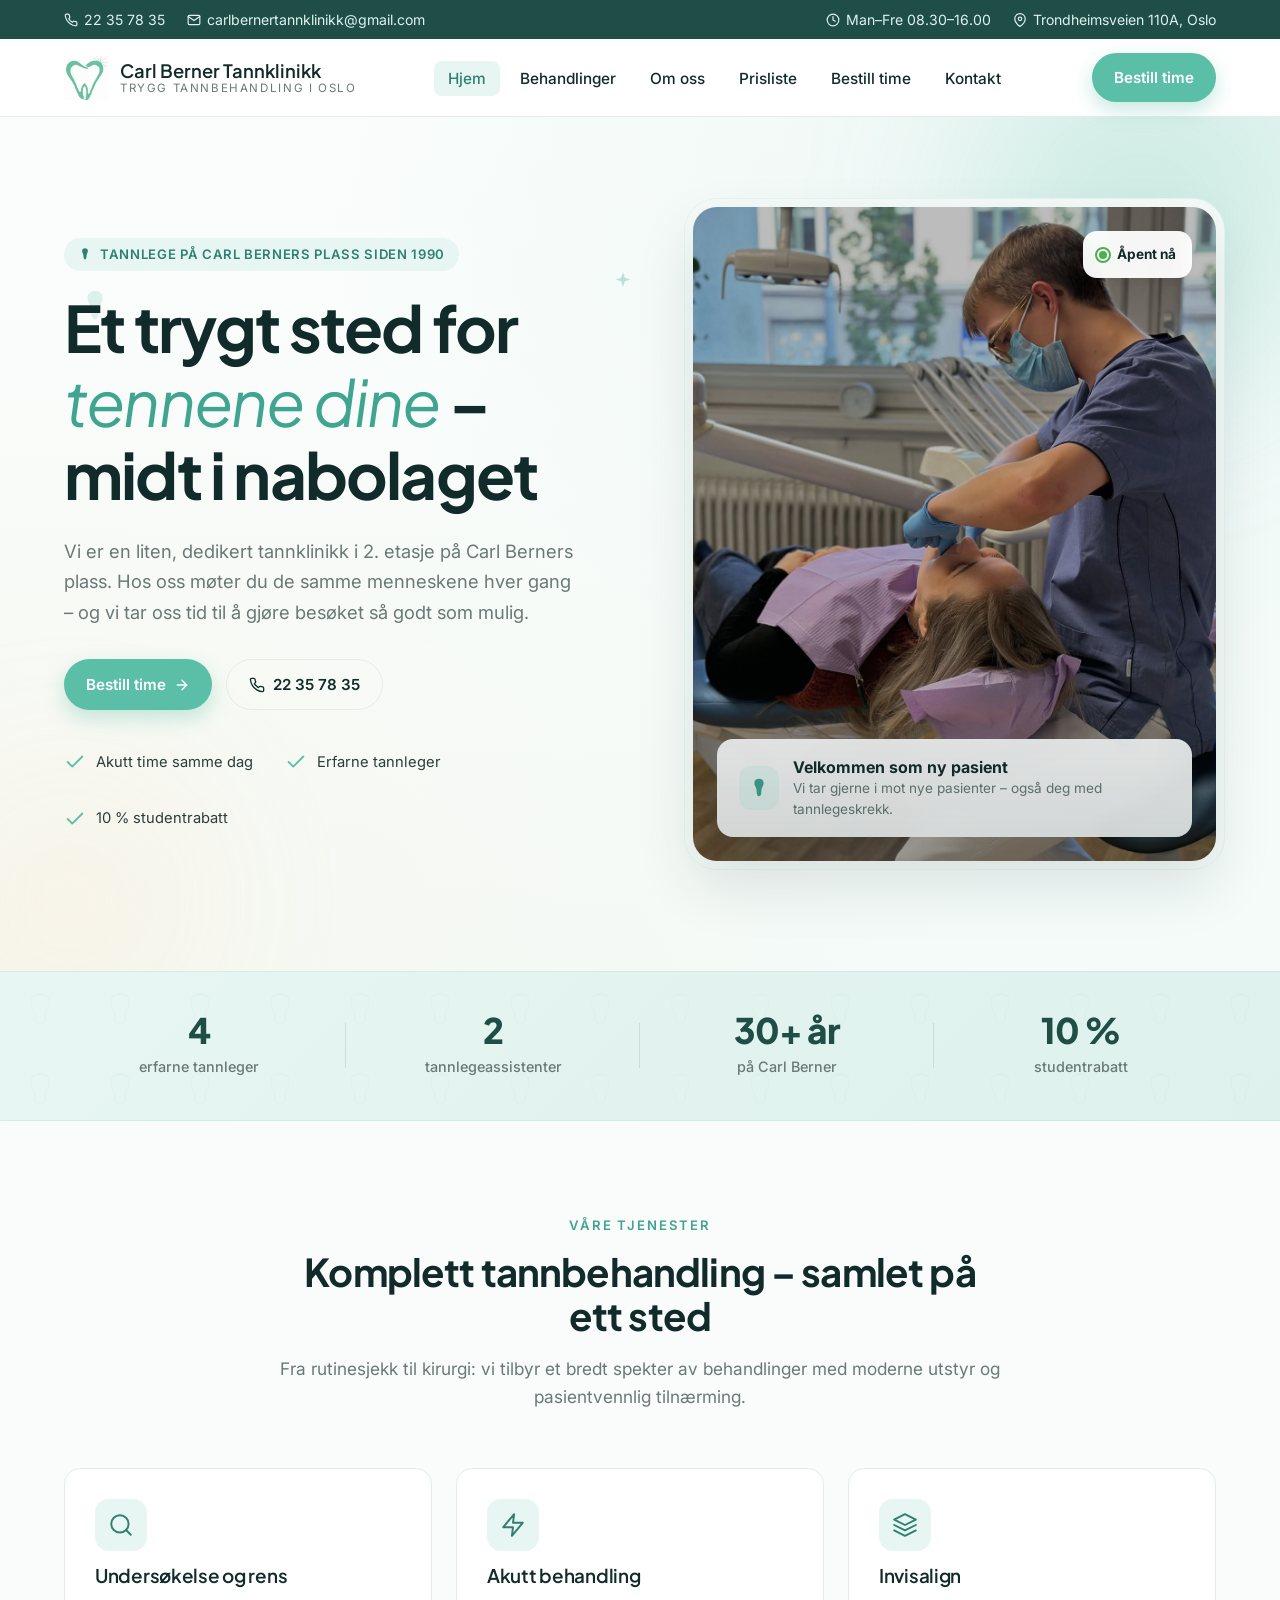
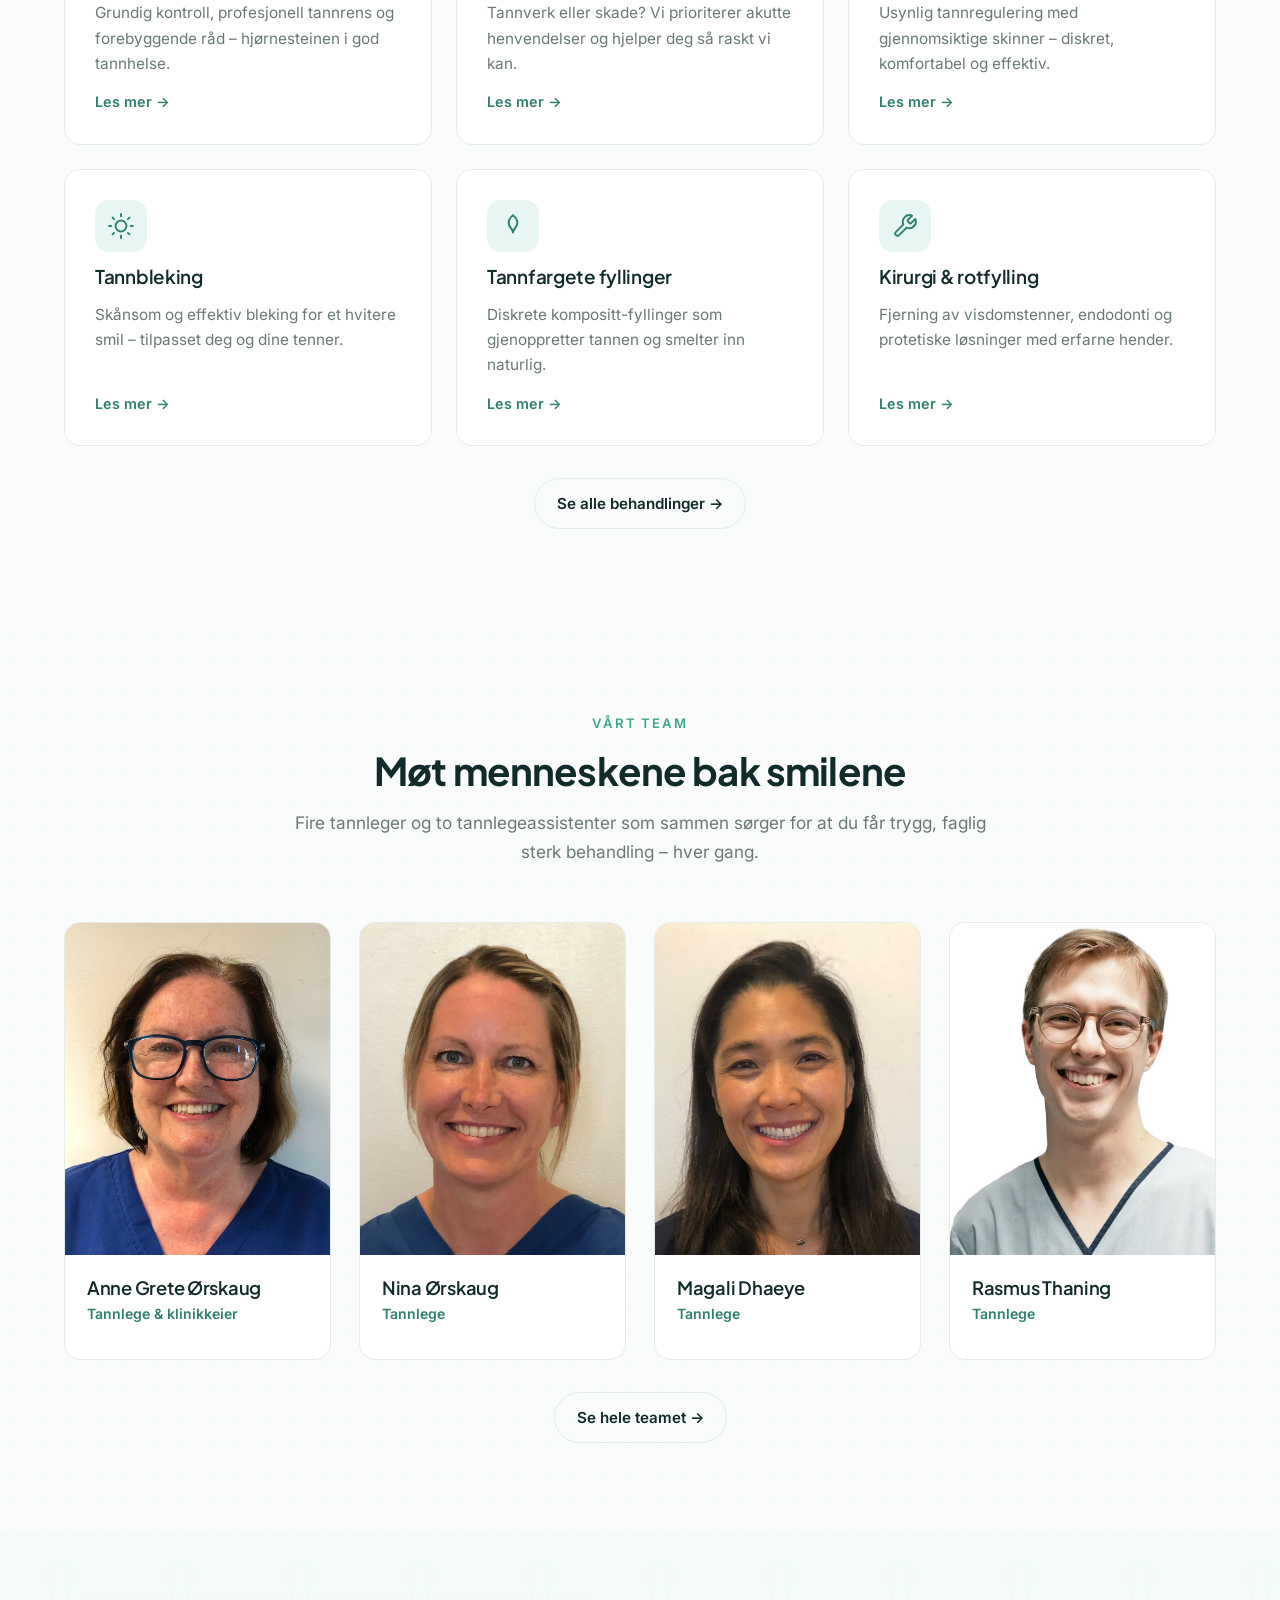
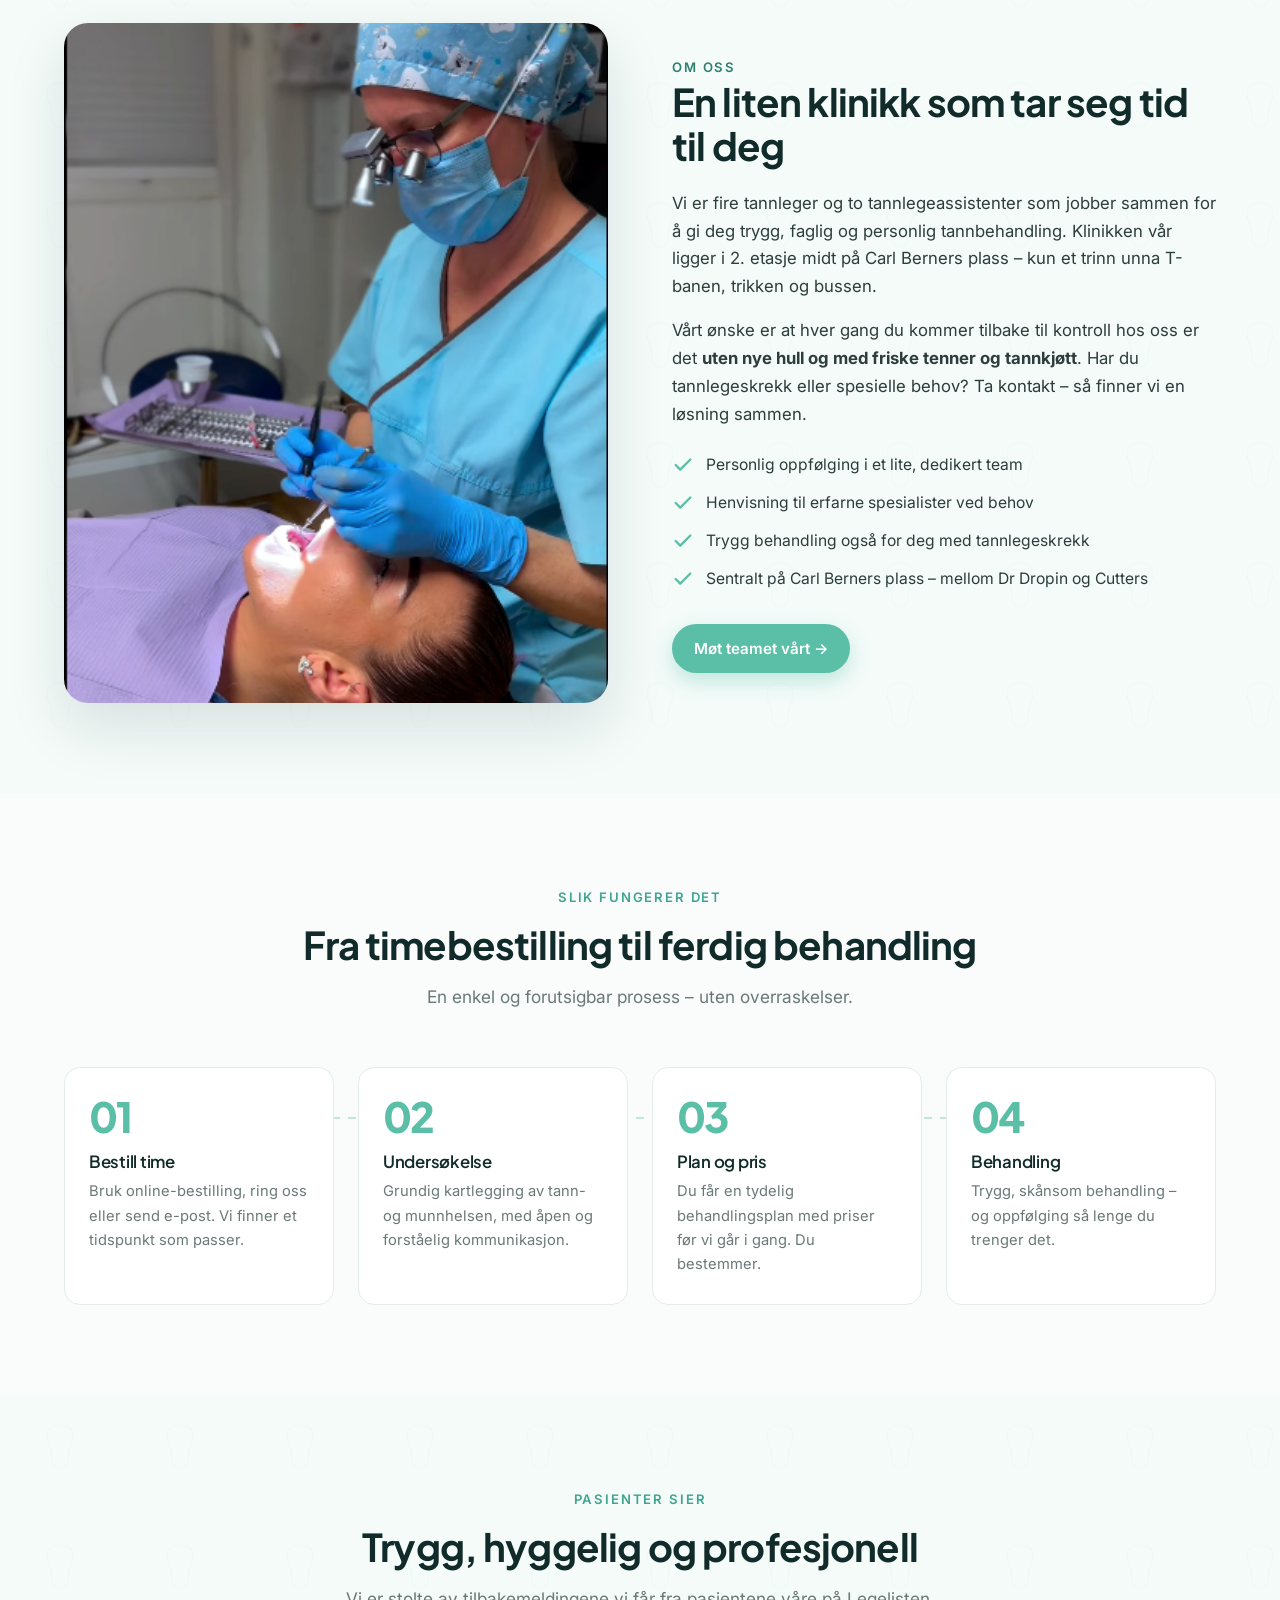
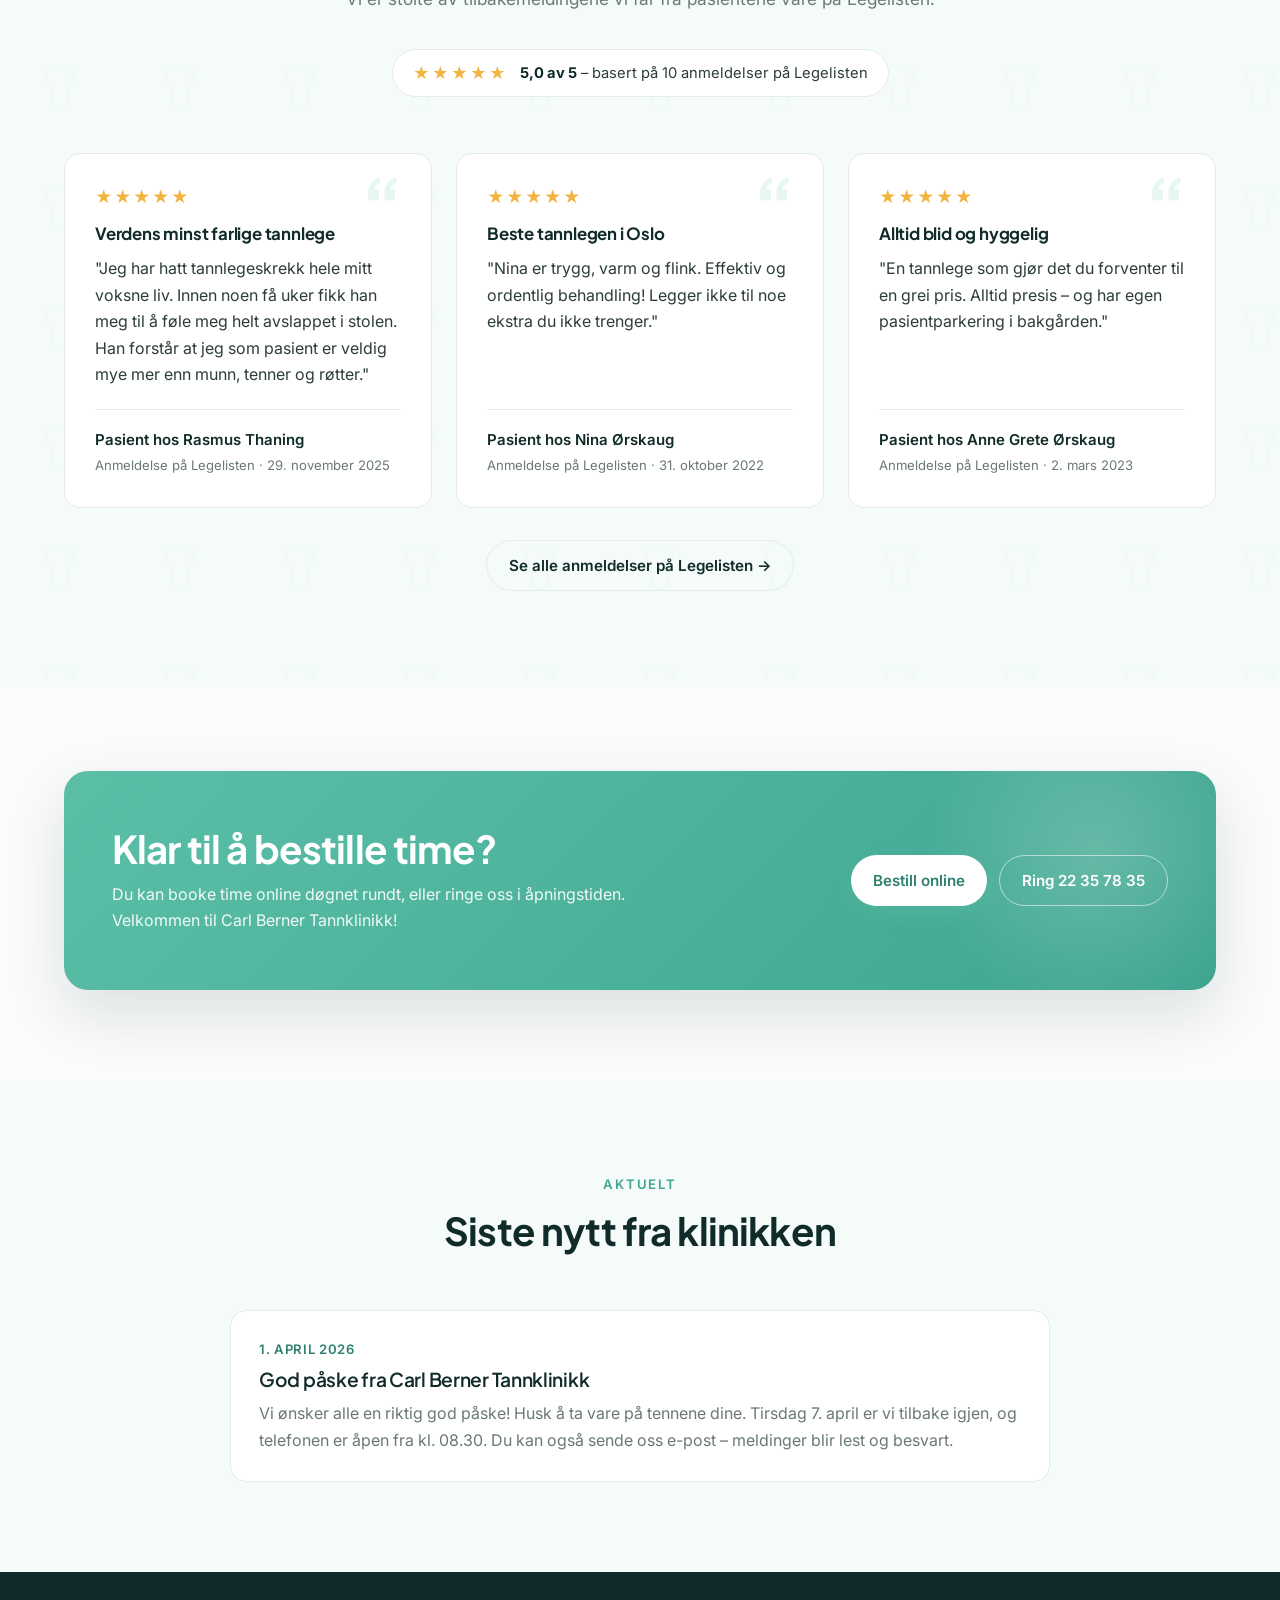
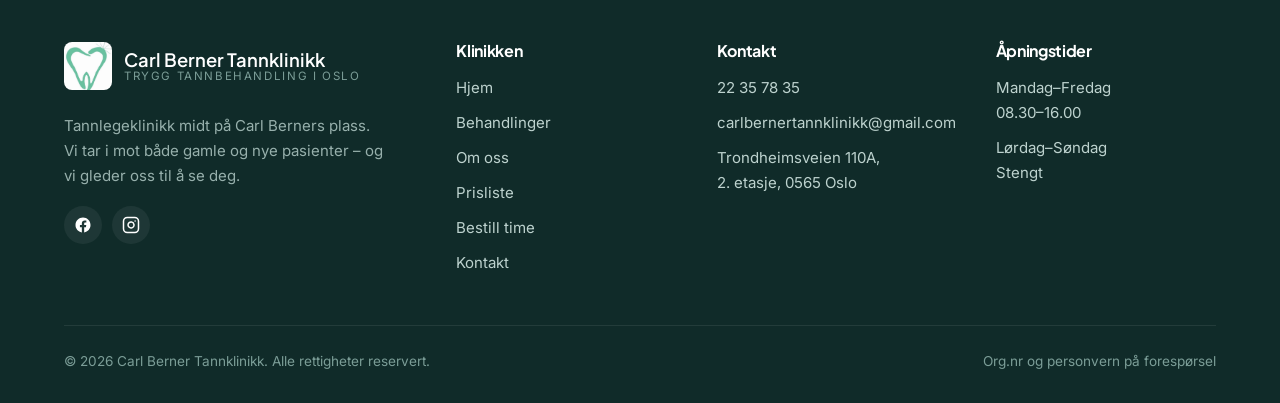
==== index.html @ 1176f0fe "Erstatt fiktive anmeldelser med ekte fra Legelisten De forrige testimonials var fiktive plassholdere" ====
<!DOCTYPE html>
<html lang="no">
<head>
  <meta charset="UTF-8" />
  <meta name="viewport" content="width=device-width, initial-scale=1.0" />
  <title>Carl Berner Tannklinikk – Tannlege på Carl Berners plass i Oslo</title>
  <meta name="description" content="Carl Berner Tannklinikk tilbyr trygg og moderne tannbehandling midt på Carl Berners plass i Oslo. Undersøkelse, akutt behandling, Invisalign, bleking og mer." />
  <link rel="icon" type="image/png" href="images/logo-symbol.jpg" />
  <link rel="preconnect" href="https://fonts.googleapis.com">
  <link rel="preconnect" href="https://fonts.gstatic.com" crossorigin>
  <link href="https://fonts.googleapis.com/css2?family=Plus+Jakarta+Sans:wght@400;500;600;700;800&family=Inter:wght@400;500;600;700&display=swap" rel="stylesheet">
  <link rel="stylesheet" href="css/style.css" />
</head>
<body>

  <!-- Topbar -->
  <div class="topbar">
    <div class="inner">
      <div class="left">
        <a class="item" href="tel:+4722357835">
          <svg viewBox="0 0 24 24" fill="none" stroke="currentColor" stroke-width="2" stroke-linecap="round" stroke-linejoin="round"><path d="M22 16.92v3a2 2 0 0 1-2.18 2 19.79 19.79 0 0 1-8.63-3.07 19.5 19.5 0 0 1-6-6 19.79 19.79 0 0 1-3.07-8.67A2 2 0 0 1 4.11 2h3a2 2 0 0 1 2 1.72c.13.96.37 1.9.72 2.81a2 2 0 0 1-.45 2.11L8.09 9.91a16 16 0 0 0 6 6l1.27-1.27a2 2 0 0 1 2.11-.45c.91.35 1.85.59 2.81.72A2 2 0 0 1 22 16.92z"/></svg>
          22 35 78 35
        </a>
        <a class="item hide-mobile" href="mailto:carlbernertannklinikk@gmail.com">
          <svg viewBox="0 0 24 24" fill="none" stroke="currentColor" stroke-width="2" stroke-linecap="round" stroke-linejoin="round"><path d="M4 4h16c1.1 0 2 .9 2 2v12c0 1.1-.9 2-2 2H4c-1.1 0-2-.9-2-2V6c0-1.1.9-2 2-2z"/><polyline points="22,6 12,13 2,6"/></svg>
          carlbernertannklinikk@gmail.com
        </a>
      </div>
      <div class="right">
        <span class="item">
          <svg viewBox="0 0 24 24" fill="none" stroke="currentColor" stroke-width="2" stroke-linecap="round" stroke-linejoin="round"><circle cx="12" cy="12" r="10"/><polyline points="12 6 12 12 16 14"/></svg>
          Man–Fre 08.30–16.00
        </span>
        <span class="item hide-mobile">
          <svg viewBox="0 0 24 24" fill="none" stroke="currentColor" stroke-width="2" stroke-linecap="round" stroke-linejoin="round"><path d="M21 10c0 7-9 13-9 13s-9-6-9-13a9 9 0 0 1 18 0z"/><circle cx="12" cy="10" r="3"/></svg>
          Trondheimsveien 110A, Oslo
        </span>
      </div>
    </div>
  </div>

  <!-- Header / Nav -->
  <header class="site-header">
    <nav class="nav" aria-label="Hovedmeny">
      <a href="index.html" class="brand">
        <img src="images/logo-symbol.jpg" alt="Carl Berner Tannklinikk logo" />
        <span class="word">
          <b>Carl Berner Tannklinikk</b>
          <small>Trygg tannbehandling i Oslo</small>
        </span>
      </a>

      <ul class="nav-links">
        <li><a href="index.html">Hjem</a></li>
        <li><a href="behandlinger.html">Behandlinger</a></li>
        <li><a href="om-oss.html">Om oss</a></li>
        <li><a href="prisliste.html">Prisliste</a></li>
        <li><a href="bestill-time.html">Bestill time</a></li>
        <li><a href="kontakt.html">Kontakt</a></li>
      </ul>

      <div class="nav-cta">
        <a class="btn btn-primary" href="bestill-time.html">Bestill time</a>
        <button class="menu-toggle" aria-label="Åpne meny" aria-expanded="false"><span></span></button>
      </div>
    </nav>
  </header>

  <!-- HERO -->
  <section class="hero">
    <div class="blob mint"></div>
    <div class="blob cream"></div>
    <span class="float-tooth t1"><svg viewBox="0 0 24 24" fill="currentColor"><path d="M12 2c-3 0-5 1.5-5 4.5 0 1.7.5 3 1.3 4.5.7 1.5 1.2 3 1.2 5.5 0 2.4 1 4.5 2.5 4.5s2.5-2.1 2.5-4.5c0-2.5.5-4 1.2-5.5C16.5 9.5 17 8.2 17 6.5 17 3.5 15 2 12 2z"/></svg></span>
    <span class="float-tooth t2 delay-1"><svg viewBox="0 0 24 24" fill="currentColor"><path d="M12 2c-3 0-5 1.5-5 4.5 0 1.7.5 3 1.3 4.5.7 1.5 1.2 3 1.2 5.5 0 2.4 1 4.5 2.5 4.5s2.5-2.1 2.5-4.5c0-2.5.5-4 1.2-5.5C16.5 9.5 17 8.2 17 6.5 17 3.5 15 2 12 2z"/></svg></span>
    <span class="float-tooth t3 delay-2"><svg viewBox="0 0 24 24" fill="currentColor"><path d="M12 2c-3 0-5 1.5-5 4.5 0 1.7.5 3 1.3 4.5.7 1.5 1.2 3 1.2 5.5 0 2.4 1 4.5 2.5 4.5s2.5-2.1 2.5-4.5c0-2.5.5-4 1.2-5.5C16.5 9.5 17 8.2 17 6.5 17 3.5 15 2 12 2z"/></svg></span>
    <span class="sparkle s1"><svg viewBox="0 0 24 24" fill="currentColor"><path d="M12 0l2.4 7.6L22 10l-7.6 2.4L12 20l-2.4-7.6L2 10l7.6-2.4z"/></svg></span>
    <span class="sparkle s2"><svg viewBox="0 0 24 24" fill="currentColor"><path d="M12 0l2.4 7.6L22 10l-7.6 2.4L12 20l-2.4-7.6L2 10l7.6-2.4z"/></svg></span>

    <div class="container hero-grid">
      <div class="reveal">
        <span class="hero-eyebrow">
          <svg viewBox="0 0 24 24" fill="currentColor" style="width:14px;height:14px;"><path d="M12 2c-3 0-5 1.5-5 4.5 0 1.7.5 3 1.3 4.5.7 1.5 1.2 3 1.2 5.5 0 2.4 1 4.5 2.5 4.5s2.5-2.1 2.5-4.5c0-2.5.5-4 1.2-5.5C16.5 9.5 17 8.2 17 6.5 17 3.5 15 2 12 2z"/></svg>
          Tannlege på Carl Berners plass siden 1990
        </span>
        <h1>Et trygt sted for <em>tennene dine</em> – midt i nabolaget</h1>
        <p class="lead">Vi er en liten, dedikert tannklinikk i 2. etasje på Carl Berners plass. Hos oss møter du de samme menneskene hver gang – og vi tar oss tid til å gjøre besøket så godt som mulig.</p>

        <div class="hero-actions">
          <a class="btn btn-primary" href="bestill-time.html">
            Bestill time
            <svg viewBox="0 0 24 24" fill="none" stroke="currentColor" stroke-width="2.2" stroke-linecap="round" stroke-linejoin="round" style="width:16px;height:16px;"><line x1="5" y1="12" x2="19" y2="12"/><polyline points="12 5 19 12 12 19"/></svg>
          </a>
          <a class="btn btn-ghost" href="tel:+4722357835">
            <svg viewBox="0 0 24 24" fill="none" stroke="currentColor" stroke-width="2" stroke-linecap="round" stroke-linejoin="round" style="width:16px;height:16px;"><path d="M22 16.92v3a2 2 0 0 1-2.18 2 19.79 19.79 0 0 1-8.63-3.07 19.5 19.5 0 0 1-6-6 19.79 19.79 0 0 1-3.07-8.67A2 2 0 0 1 4.11 2h3a2 2 0 0 1 2 1.72c.13.96.37 1.9.72 2.81a2 2 0 0 1-.45 2.11L8.09 9.91a16 16 0 0 0 6 6l1.27-1.27a2 2 0 0 1 2.11-.45c.91.35 1.85.59 2.81.72A2 2 0 0 1 22 16.92z"/></svg>
            22 35 78 35
          </a>
        </div>

        <div class="hero-trust">
          <div class="item">
            <svg viewBox="0 0 24 24" fill="none" stroke="currentColor" stroke-width="2" stroke-linecap="round" stroke-linejoin="round"><polyline points="20 6 9 17 4 12"/></svg>
            Akutt time samme dag
          </div>
          <div class="item">
            <svg viewBox="0 0 24 24" fill="none" stroke="currentColor" stroke-width="2" stroke-linecap="round" stroke-linejoin="round"><polyline points="20 6 9 17 4 12"/></svg>
            Erfarne tannleger
          </div>
          <div class="item">
            <svg viewBox="0 0 24 24" fill="none" stroke="currentColor" stroke-width="2" stroke-linecap="round" stroke-linejoin="round"><polyline points="20 6 9 17 4 12"/></svg>
            10 % studentrabatt
          </div>
        </div>
      </div>

      <div class="hero-visual reveal">
        <img src="images/clinic-treatment.jpg" alt="Tannlege i arbeid på Carl Berner Tannklinikk" />
        <div class="hero-stat-card">
          <span class="pulse"></span>
          <div>
            <b>Åpent nå</b>
          </div>
        </div>
        <div class="badge-card">
          <div class="icon">
            <svg viewBox="0 0 24 24" fill="currentColor"><path d="M12 2c-3 0-5 1.5-5 4.5 0 1.7.5 3 1.3 4.5.7 1.5 1.2 3 1.2 5.5 0 2.4 1 4.5 2.5 4.5s2.5-2.1 2.5-4.5c0-2.5.5-4 1.2-5.5C16.5 9.5 17 8.2 17 6.5 17 3.5 15 2 12 2z"/></svg>
          </div>
          <div class="text">
            <b>Velkommen som ny pasient</b>
            <small>Vi tar gjerne i mot nye pasienter – også deg med tannlegeskrekk.</small>
          </div>
        </div>
      </div>
    </div>
  </section>

  <!-- Trust strip -->
  <div class="trust-strip" style="position:relative; overflow:hidden;">
    <div class="tooth-pattern tooth-pattern-dense"></div>
    <div class="container" style="position:relative; z-index:1;">
      <div class="row">
        <div class="stat">
          <b>4</b>
          <span>erfarne tannleger</span>
        </div>
        <div class="stat">
          <b>2</b>
          <span>tannlegeassistenter</span>
        </div>
        <div class="stat">
          <b>30+ år</b>
          <span>på Carl Berner</span>
        </div>
        <div class="stat">
          <b>10 %</b>
          <span>studentrabatt</span>
        </div>
      </div>
    </div>
  </div>

  <!-- Services -->
  <section id="behandlinger">
    <div class="container">
      <div class="section-head reveal">
        <span class="eyebrow">Våre tjenester</span>
        <h2>Komplett tannbehandling – samlet på ett sted</h2>
        <p>Fra rutinesjekk til kirurgi: vi tilbyr et bredt spekter av behandlinger med moderne utstyr og pasientvennlig tilnærming.</p>
      </div>

      <div class="services-grid">
        <a href="behandlinger.html#undersokelse" class="service-card reveal">
          <div class="icon">
            <svg viewBox="0 0 24 24" fill="none" stroke="currentColor" stroke-width="1.8" stroke-linecap="round" stroke-linejoin="round"><circle cx="11" cy="11" r="8"/><line x1="21" y1="21" x2="16.65" y2="16.65"/></svg>
          </div>
          <h3>Undersøkelse og rens</h3>
          <p>Grundig kontroll, profesjonell tannrens og forebyggende råd – hjørnesteinen i god tannhelse.</p>
          <span class="more">Les mer →</span>
        </a>

        <a href="behandlinger.html#akutt" class="service-card reveal">
          <div class="icon">
            <svg viewBox="0 0 24 24" fill="none" stroke="currentColor" stroke-width="1.8" stroke-linecap="round" stroke-linejoin="round"><polygon points="13 2 3 14 12 14 11 22 21 10 12 10 13 2"/></svg>
          </div>
          <h3>Akutt behandling</h3>
          <p>Tannverk eller skade? Vi prioriterer akutte henvendelser og hjelper deg så raskt vi kan.</p>
          <span class="more">Les mer →</span>
        </a>

        <a href="behandlinger.html#invisalign" class="service-card reveal">
          <div class="icon">
            <svg viewBox="0 0 24 24" fill="none" stroke="currentColor" stroke-width="1.8" stroke-linecap="round" stroke-linejoin="round"><path d="M12 2L2 7l10 5 10-5-10-5z"/><polyline points="2 17 12 22 22 17"/><polyline points="2 12 12 17 22 12"/></svg>
          </div>
          <h3>Invisalign</h3>
          <p>Usynlig tannregulering med gjennomsiktige skinner – diskret, komfortabel og effektiv.</p>
          <span class="more">Les mer →</span>
        </a>

        <a href="behandlinger.html#bleking" class="service-card reveal">
          <div class="icon">
            <svg viewBox="0 0 24 24" fill="none" stroke="currentColor" stroke-width="1.8" stroke-linecap="round" stroke-linejoin="round"><circle cx="12" cy="12" r="5"/><line x1="12" y1="1" x2="12" y2="3"/><line x1="12" y1="21" x2="12" y2="23"/><line x1="4.22" y1="4.22" x2="5.64" y2="5.64"/><line x1="18.36" y1="18.36" x2="19.78" y2="19.78"/><line x1="1" y1="12" x2="3" y2="12"/><line x1="21" y1="12" x2="23" y2="12"/><line x1="4.22" y1="19.78" x2="5.64" y2="18.36"/><line x1="18.36" y1="5.64" x2="19.78" y2="4.22"/></svg>
          </div>
          <h3>Tannbleking</h3>
          <p>Skånsom og effektiv bleking for et hvitere smil – tilpasset deg og dine tenner.</p>
          <span class="more">Les mer →</span>
        </a>

        <a href="behandlinger.html#fyllinger" class="service-card reveal">
          <div class="icon">
            <svg viewBox="0 0 24 24" fill="none" stroke="currentColor" stroke-width="1.8" stroke-linecap="round" stroke-linejoin="round"><path d="M12 2C9.5 4 8 6.5 8 9c0 5 4 5 4 9 0-4 4-4 4-9 0-2.5-1.5-5-4-7z"/></svg>
          </div>
          <h3>Tannfargete fyllinger</h3>
          <p>Diskrete kompositt-fyllinger som gjenoppretter tannen og smelter inn naturlig.</p>
          <span class="more">Les mer →</span>
        </a>

        <a href="behandlinger.html#kirurgi" class="service-card reveal">
          <div class="icon">
            <svg viewBox="0 0 24 24" fill="none" stroke="currentColor" stroke-width="1.8" stroke-linecap="round" stroke-linejoin="round"><path d="M14.7 6.3a1 1 0 0 0 0 1.4l1.6 1.6a1 1 0 0 0 1.4 0l3.77-3.77a6 6 0 0 1-7.94 7.94l-6.91 6.91a2.12 2.12 0 0 1-3-3l6.91-6.91a6 6 0 0 1 7.94-7.94l-3.76 3.76z"/></svg>
          </div>
          <h3>Kirurgi & rotfylling</h3>
          <p>Fjerning av visdomstenner, endodonti og protetiske løsninger med erfarne hender.</p>
          <span class="more">Les mer →</span>
        </a>
      </div>

      <div class="text-center mt-32">
        <a class="btn btn-ghost" href="behandlinger.html">Se alle behandlinger →</a>
      </div>
    </div>
  </section>

  <!-- Team preview -->
  <section style="position:relative;">
    <div class="dot-grid" style="opacity:0.3;"></div>
    <div class="container" style="position:relative; z-index:1;">
      <div class="section-head reveal">
        <span class="eyebrow">Vårt team</span>
        <h2>Møt menneskene bak smilene</h2>
        <p>Fire tannleger og to tannlegeassistenter som sammen sørger for at du får trygg, faglig sterk behandling – hver gang.</p>
      </div>

      <div class="team-grid" style="grid-template-columns: repeat(4, 1fr);">
        <div class="team-card reveal">
          <div class="photo"><img src="images/team/anne-grete-orskaug.jpg" alt="Anne Grete Ørskaug" loading="lazy" /></div>
          <div class="body">
            <h3>Anne Grete Ørskaug</h3>
            <p class="role">Tannlege & klinikkeier</p>
          </div>
        </div>
        <div class="team-card reveal">
          <div class="photo"><img src="images/team/nina-orskaug.jpg" alt="Nina Ørskaug" loading="lazy" /></div>
          <div class="body">
            <h3>Nina Ørskaug</h3>
            <p class="role">Tannlege</p>
          </div>
        </div>
        <div class="team-card reveal">
          <div class="photo"><img src="images/team/magali-dhaeye.jpg" alt="Magali Dhaeye" loading="lazy" /></div>
          <div class="body">
            <h3>Magali Dhaeye</h3>
            <p class="role">Tannlege</p>
          </div>
        </div>
        <div class="team-card reveal">
          <div class="photo"><img src="images/team/rasmus-thaning.jpg" alt="Rasmus Thaning" loading="lazy" /></div>
          <div class="body">
            <h3>Rasmus Thaning</h3>
            <p class="role">Tannlege</p>
          </div>
        </div>
      </div>

      <div class="text-center mt-32">
        <a class="btn btn-ghost" href="om-oss.html">Se hele teamet →</a>
      </div>
    </div>
    <style>
      @media (max-width: 1100px) { .team-grid { grid-template-columns: repeat(2, 1fr) !important; } }
      @media (max-width: 600px) { .team-grid { grid-template-columns: 1fr !important; } }
    </style>
  </section>

  <!-- About / Split -->
  <section class="bg-soft" style="position:relative; overflow:hidden;">
    <div class="tooth-pattern"></div>
    <div class="container split" style="position:relative; z-index:1;">
      <div class="split-image reveal">
        <img src="images/clinic-treatment-2.png" alt="Tannlege og pasient på Carl Berner Tannklinikk" />
      </div>
      <div class="split-text reveal">
        <span class="eyebrow" style="color:var(--primary-darker); font-weight:600; letter-spacing:.14em; font-size:.82rem; text-transform:uppercase;">Om oss</span>
        <h2>En liten klinikk som tar seg tid til deg</h2>
        <p>Vi er fire tannleger og to tannlegeassistenter som jobber sammen for å gi deg trygg, faglig og personlig tannbehandling. Klinikken vår ligger i 2. etasje midt på Carl Berners plass – kun et trinn unna T-banen, trikken og bussen.</p>
        <p>Vårt ønske er at hver gang du kommer tilbake til kontroll hos oss er det <strong>uten nye hull og med friske tenner og tannkjøtt</strong>. Har du tannlegeskrekk eller spesielle behov? Ta kontakt – så finner vi en løsning sammen.</p>
        <ul class="bullet-list">
          <li>
            <svg viewBox="0 0 24 24" fill="none" stroke="currentColor" stroke-width="2.5" stroke-linecap="round" stroke-linejoin="round"><polyline points="20 6 9 17 4 12"/></svg>
            Personlig oppfølging i et lite, dedikert team
          </li>
          <li>
            <svg viewBox="0 0 24 24" fill="none" stroke="currentColor" stroke-width="2.5" stroke-linecap="round" stroke-linejoin="round"><polyline points="20 6 9 17 4 12"/></svg>
            Henvisning til erfarne spesialister ved behov
          </li>
          <li>
            <svg viewBox="0 0 24 24" fill="none" stroke="currentColor" stroke-width="2.5" stroke-linecap="round" stroke-linejoin="round"><polyline points="20 6 9 17 4 12"/></svg>
            Trygg behandling også for deg med tannlegeskrekk
          </li>
          <li>
            <svg viewBox="0 0 24 24" fill="none" stroke="currentColor" stroke-width="2.5" stroke-linecap="round" stroke-linejoin="round"><polyline points="20 6 9 17 4 12"/></svg>
            Sentralt på Carl Berners plass – mellom Dr Dropin og Cutters
          </li>
        </ul>
        <div class="mt-32">
          <a class="btn btn-primary" href="om-oss.html">Møt teamet vårt →</a>
        </div>
      </div>
    </div>
  </section>

  <!-- Process -->
  <section>
    <div class="container">
      <div class="section-head reveal">
        <span class="eyebrow">Slik fungerer det</span>
        <h2>Fra timebestilling til ferdig behandling</h2>
        <p>En enkel og forutsigbar prosess – uten overraskelser.</p>
      </div>

      <div class="process-grid">
        <div class="process-step reveal">
          <div class="num">01</div>
          <h3>Bestill time</h3>
          <p>Bruk online-bestilling, ring oss eller send e-post. Vi finner et tidspunkt som passer.</p>
        </div>
        <div class="process-step reveal">
          <div class="num">02</div>
          <h3>Undersøkelse</h3>
          <p>Grundig kartlegging av tann- og munnhelsen, med åpen og forståelig kommunikasjon.</p>
        </div>
        <div class="process-step reveal">
          <div class="num">03</div>
          <h3>Plan og pris</h3>
          <p>Du får en tydelig behandlingsplan med priser før vi går i gang. Du bestemmer.</p>
        </div>
        <div class="process-step reveal">
          <div class="num">04</div>
          <h3>Behandling</h3>
          <p>Trygg, skånsom behandling – og oppfølging så lenge du trenger det.</p>
        </div>
      </div>
    </div>
  </section>

  <!-- Testimonials -->
  <section class="bg-soft" style="position:relative; overflow:hidden;">
    <div class="tooth-pattern"></div>
    <div class="container" style="position:relative; z-index:1;">
      <div class="section-head reveal">
        <span class="eyebrow">Pasienter sier</span>
        <h2>Trygg, hyggelig og profesjonell</h2>
        <p>Vi er stolte av tilbakemeldingene vi får fra pasientene våre på Legelisten.</p>
        <a class="rating-badge" href="https://www.legelisten.no/klinikker/5056-carl-berner-tannklinikk" target="_blank" rel="noopener">
          <span class="stars-row">★★★★★</span>
          <span><b>5,0 av 5</b> – basert på 10 anmeldelser på Legelisten</span>
        </a>
      </div>

      <div class="testimonials">
        <div class="testimonial reveal">
          <div class="stars">★★★★★</div>
          <h4 class="t-title">Verdens minst farlige tannlege</h4>
          <p>"Jeg har hatt tannlegeskrekk hele mitt voksne liv. Innen noen få uker fikk han meg til å føle meg helt avslappet i stolen. Han forstår at jeg som pasient er veldig mye mer enn munn, tenner og røtter."</p>
          <div class="author">Pasient hos Rasmus Thaning<small>Anmeldelse på Legelisten · 29. november 2025</small></div>
        </div>
        <div class="testimonial reveal">
          <div class="stars">★★★★★</div>
          <h4 class="t-title">Beste tannlegen i Oslo</h4>
          <p>"Nina er trygg, varm og flink. Effektiv og ordentlig behandling! Legger ikke til noe ekstra du ikke trenger."</p>
          <div class="author">Pasient hos Nina Ørskaug<small>Anmeldelse på Legelisten · 31. oktober 2022</small></div>
        </div>
        <div class="testimonial reveal">
          <div class="stars">★★★★★</div>
          <h4 class="t-title">Alltid blid og hyggelig</h4>
          <p>"En tannlege som gjør det du forventer til en grei pris. Alltid presis – og har egen pasientparkering i bakgården."</p>
          <div class="author">Pasient hos Anne Grete Ørskaug<small>Anmeldelse på Legelisten · 2. mars 2023</small></div>
        </div>
      </div>

      <div class="text-center mt-32">
        <a class="btn btn-ghost" href="https://www.legelisten.no/klinikker/5056-carl-berner-tannklinikk" target="_blank" rel="noopener">
          Se alle anmeldelser på Legelisten →
        </a>
      </div>
    </div>
  </section>

  <!-- CTA Banner -->
  <section>
    <div class="container">
      <div class="cta-banner reveal">
        <div>
          <h2>Klar til å bestille time?</h2>
          <p>Du kan booke time online døgnet rundt, eller ringe oss i åpningstiden. Velkommen til Carl Berner Tannklinikk!</p>
        </div>
        <div class="actions">
          <a class="btn btn-primary" href="bestill-time.html">Bestill online</a>
          <a class="btn btn-ghost" href="tel:+4722357835">Ring 22 35 78 35</a>
        </div>
      </div>
    </div>
  </section>

  <!-- News -->
  <section class="bg-soft">
    <div class="container">
      <div class="section-head reveal">
        <span class="eyebrow">Aktuelt</span>
        <h2>Siste nytt fra klinikken</h2>
      </div>

      <div style="display:grid; grid-template-columns: 1fr; gap: 20px; max-width: 820px; margin: 0 auto;">
        <article class="article-card reveal">
          <time>1. april 2026</time>
          <h3>God påske fra Carl Berner Tannklinikk</h3>
          <p>Vi ønsker alle en riktig god påske! Husk å ta vare på tennene dine. Tirsdag 7. april er vi tilbake igjen, og telefonen er åpen fra kl. 08.30. Du kan også sende oss e-post – meldinger blir lest og besvart.</p>
        </article>
      </div>
    </div>
  </section>

  <!-- Footer -->
  <footer class="site-footer">
    <div class="container">
      <div class="footer-grid">
        <div class="footer-brand">
          <a href="index.html" class="brand">
            <img src="images/logo-symbol.jpg" alt="Carl Berner Tannklinikk" style="height:48px; border-radius:8px;" />
            <span class="word">
              <b>Carl Berner Tannklinikk</b>
              <small>Trygg tannbehandling i Oslo</small>
            </span>
          </a>
          <p>Tannlegeklinikk midt på Carl Berners plass. Vi tar i mot både gamle og nye pasienter – og vi gleder oss til å se deg.</p>
          <div class="socials">
            <a href="https://facebook.com/carlbernertannklinikk" target="_blank" rel="noopener" aria-label="Facebook">
              <svg viewBox="0 0 24 24" fill="currentColor"><path d="M22 12.07C22 6.51 17.52 2 12 2S2 6.51 2 12.07c0 5.02 3.66 9.18 8.44 9.93v-7.02H7.9v-2.91h2.54V9.85c0-2.51 1.49-3.89 3.77-3.89 1.09 0 2.24.2 2.24.2v2.47h-1.26c-1.24 0-1.63.78-1.63 1.57v1.88h2.78l-.44 2.91h-2.34V22c4.78-.75 8.44-4.91 8.44-9.93z"/></svg>
            </a>
            <a href="https://instagram.com/carlbernertannklinikk" target="_blank" rel="noopener" aria-label="Instagram">
              <svg viewBox="0 0 24 24" fill="none" stroke="currentColor" stroke-width="2" stroke-linecap="round" stroke-linejoin="round"><rect x="2" y="2" width="20" height="20" rx="5" ry="5"/><path d="M16 11.37A4 4 0 1 1 12.63 8 4 4 0 0 1 16 11.37z"/><line x1="17.5" y1="6.5" x2="17.51" y2="6.5"/></svg>
            </a>
          </div>
        </div>

        <div>
          <h4>Klinikken</h4>
          <ul>
            <li><a href="index.html">Hjem</a></li>
            <li><a href="behandlinger.html">Behandlinger</a></li>
            <li><a href="om-oss.html">Om oss</a></li>
            <li><a href="prisliste.html">Prisliste</a></li>
            <li><a href="bestill-time.html">Bestill time</a></li>
        <li><a href="kontakt.html">Kontakt</a></li>
          </ul>
        </div>

        <div>
          <h4>Kontakt</h4>
          <ul>
            <li><a href="tel:+4722357835">22 35 78 35</a></li>
            <li><a href="mailto:carlbernertannklinikk@gmail.com">carlbernertannklinikk@gmail.com</a></li>
            <li>Trondheimsveien 110A,<br/>2. etasje, 0565 Oslo</li>
          </ul>
        </div>

        <div>
          <h4>Åpningstider</h4>
          <ul>
            <li>Mandag–Fredag<br/>08.30–16.00</li>
            <li>Lørdag–Søndag<br/>Stengt</li>
          </ul>
        </div>
      </div>

      <div class="copyright">
        <span>© <span data-year>2026</span> Carl Berner Tannklinikk. Alle rettigheter reservert.</span>
        <span>Org.nr og personvern på forespørsel</span>
      </div>
    </div>
  </footer>

  <a class="floating-call" href="tel:+4722357835" aria-label="Ring oss">
    <svg viewBox="0 0 24 24" fill="none" stroke="currentColor" stroke-width="2" stroke-linecap="round" stroke-linejoin="round"><path d="M22 16.92v3a2 2 0 0 1-2.18 2 19.79 19.79 0 0 1-8.63-3.07 19.5 19.5 0 0 1-6-6 19.79 19.79 0 0 1-3.07-8.67A2 2 0 0 1 4.11 2h3a2 2 0 0 1 2 1.72c.13.96.37 1.9.72 2.81a2 2 0 0 1-.45 2.11L8.09 9.91a16 16 0 0 0 6 6l1.27-1.27a2 2 0 0 1 2.11-.45c.91.35 1.85.59 2.81.72A2 2 0 0 1 22 16.92z"/></svg>
  </a>

  <script src="js/script.js"></script>
</body>
</html>
---- css/style.css ----
/* =========================================================
   Carl Berner Tannklinikk – moderne stil
   ========================================================= */

:root {
  --primary: #5BBFA8;
  --primary-dark: #3FA590;
  --primary-darker: #2E8170;
  --primary-soft: #E7F6F2;
  --primary-softer: #F4FBF9;
  --accent: #1F4E47;
  --ink: #102B29;
  --text: #2C3D3B;
  --muted: #6A7977;
  --line: #E4ECEA;
  --bg: #FAFBFB;
  --surface: #FFFFFF;
  --warning: #E27D60;
  --max-width: 1200px;
  --radius-sm: 10px;
  --radius: 16px;
  --radius-lg: 24px;
  --shadow-sm: 0 2px 8px rgba(16, 43, 41, 0.04);
  --shadow: 0 12px 36px rgba(16, 43, 41, 0.08);
  --shadow-lg: 0 24px 60px rgba(16, 43, 41, 0.12);
  --t: 220ms cubic-bezier(.4, 0, .2, 1);
  --font-sans: "Inter", -apple-system, BlinkMacSystemFont, "Segoe UI", Roboto, "Helvetica Neue", Arial, sans-serif;
  --font-display: "Plus Jakarta Sans", "Inter", -apple-system, BlinkMacSystemFont, sans-serif;
}

* { box-sizing: border-box; }
html { scroll-behavior: smooth; -webkit-text-size-adjust: 100%; }
html, body { margin: 0; padding: 0; }
body {
  font-family: var(--font-sans);
  font-size: 16px;
  line-height: 1.65;
  color: var(--text);
  background: var(--bg);
  -webkit-font-smoothing: antialiased;
  -moz-osx-font-smoothing: grayscale;
}
img { max-width: 100%; display: block; }
a { color: var(--primary-dark); text-decoration: none; transition: color var(--t); }
a:hover { color: var(--primary-darker); }

h1, h2, h3, h4 {
  font-family: var(--font-display);
  font-weight: 700;
  color: var(--ink);
  letter-spacing: -0.022em;
  margin: 0 0 .6em;
  line-height: 1.15;
}
h1 { font-weight: 700; letter-spacing: -0.028em; }
h2 { font-weight: 700; }
h3 { font-weight: 600; letter-spacing: -0.015em; }
h1 { font-size: clamp(2.1rem, 4.6vw, 3.6rem); }
h2 { font-size: clamp(1.7rem, 3vw, 2.4rem); }
h3 { font-size: 1.3rem; }
p  { margin: 0 0 1em; }

.container {
  width: 100%;
  max-width: var(--max-width);
  margin: 0 auto;
  padding: 0 24px;
}

/* ---------- Top utility bar ---------- */
.topbar {
  background: var(--accent);
  color: #DDF1ED;
  font-size: .88rem;
}
.topbar .inner {
  display: flex;
  justify-content: space-between;
  align-items: center;
  gap: 16px;
  padding: 8px 24px;
  max-width: var(--max-width);
  margin: 0 auto;
  flex-wrap: wrap;
}
.topbar a { color: #DDF1ED; }
.topbar a:hover { color: #fff; }
.topbar .left, .topbar .right { display: flex; gap: 22px; flex-wrap: wrap; }
.topbar .item { display: inline-flex; align-items: center; gap: 6px; }
.topbar svg { width: 14px; height: 14px; flex-shrink: 0; }

/* ---------- Header / Nav ---------- */
.site-header {
  position: sticky;
  top: 0;
  z-index: 50;
  background: rgba(255,255,255,0.92);
  backdrop-filter: saturate(180%) blur(14px);
  -webkit-backdrop-filter: saturate(180%) blur(14px);
  border-bottom: 1px solid var(--line);
}
.nav {
  max-width: var(--max-width);
  margin: 0 auto;
  padding: 14px 24px;
  display: flex;
  align-items: center;
  justify-content: space-between;
  gap: 20px;
}
.brand {
  display: inline-flex;
  align-items: center;
  gap: 12px;
  text-decoration: none;
}
.brand img { height: 44px; width: auto; }
.brand .word {
  display: flex;
  flex-direction: column;
  line-height: 1.1;
}
.brand .word b {
  font-family: var(--font-display);
  font-size: 1.15rem;
  color: var(--ink);
  font-weight: 600;
}
.brand .word small {
  font-size: .72rem;
  letter-spacing: .14em;
  text-transform: uppercase;
  color: var(--muted);
}

.nav-links {
  list-style: none;
  margin: 0;
  padding: 0;
  display: flex;
  gap: 6px;
  align-items: center;
}
.nav-links a {
  color: var(--ink);
  font-weight: 500;
  font-size: .96rem;
  padding: 8px 14px;
  border-radius: 8px;
  transition: background var(--t), color var(--t);
}
.nav-links a:hover, .nav-links a.active {
  background: var(--primary-soft);
  color: var(--primary-darker);
}

.nav-cta { display: inline-flex; align-items: center; gap: 10px; }

.btn {
  display: inline-flex;
  align-items: center;
  justify-content: center;
  gap: 8px;
  padding: 12px 22px;
  border-radius: 999px;
  font-weight: 600;
  font-size: .95rem;
  text-decoration: none;
  transition: transform var(--t), box-shadow var(--t), background var(--t), color var(--t);
  cursor: pointer;
  border: none;
  white-space: nowrap;
  font-family: inherit;
}
.btn-primary {
  background: var(--primary);
  color: #fff;
  box-shadow: 0 8px 20px rgba(91,191,168,0.35);
}
.btn-primary:hover {
  background: var(--primary-dark);
  color: #fff;
  transform: translateY(-1px);
  box-shadow: 0 12px 28px rgba(91,191,168,0.45);
}
.btn-ghost {
  background: transparent;
  color: var(--ink);
  border: 1.5px solid var(--line);
}
.btn-ghost:hover {
  border-color: var(--primary);
  color: var(--primary-darker);
  background: var(--primary-softer);
}
.btn-dark {
  background: var(--ink);
  color: #fff;
}
.btn-dark:hover { background: var(--accent); color: #fff; }

.menu-toggle {
  display: none;
  background: none;
  border: none;
  width: 42px;
  height: 42px;
  cursor: pointer;
  padding: 0;
  align-items: center;
  justify-content: center;
  border-radius: 10px;
}
.menu-toggle:hover { background: var(--primary-soft); }
.menu-toggle span {
  display: block;
  width: 22px;
  height: 2px;
  background: var(--ink);
  position: relative;
  transition: transform var(--t), opacity var(--t);
}
.menu-toggle span::before,
.menu-toggle span::after {
  content: "";
  position: absolute;
  width: 22px; height: 2px;
  background: var(--ink);
  left: 0;
  transition: transform var(--t);
}
.menu-toggle span::before { top: -7px; }
.menu-toggle span::after  { top:  7px; }
.menu-toggle.open span { background: transparent; }
.menu-toggle.open span::before { transform: translateY(7px) rotate(45deg); }
.menu-toggle.open span::after  { transform: translateY(-7px) rotate(-45deg); }

@media (max-width: 980px) {
  .nav-links {
    position: fixed;
    inset: 64px 0 auto 0;
    background: #fff;
    flex-direction: column;
    align-items: stretch;
    padding: 16px;
    gap: 4px;
    border-bottom: 1px solid var(--line);
    transform: translateY(-110%);
    transition: transform var(--t);
    box-shadow: var(--shadow);
  }
  .nav-links.open { transform: translateY(0); }
  .nav-links a { padding: 14px 16px; font-size: 1rem; }
  .menu-toggle { display: inline-flex; }
  .nav-cta .btn { padding: 10px 16px; font-size: .88rem; }
  .brand .word small { display: none; }
}

/* ---------- Hero ---------- */
.hero {
  position: relative;
  padding: 90px 0 110px;
  overflow: hidden;
  background:
    radial-gradient(ellipse at top right, rgba(91,191,168,0.10), transparent 55%),
    radial-gradient(ellipse at bottom left, rgba(255,228,196,0.18), transparent 55%),
    linear-gradient(180deg, #FBFDFC 0%, #F4FBF9 100%);
}
.hero > .container { position: relative; z-index: 2; }
.hero .blob.mint { width: 520px; height: 520px; top: -160px; right: -120px; }
.hero .blob.cream { width: 380px; height: 380px; bottom: -120px; left: -120px; opacity: 0.7; }
.hero .float-tooth { color: var(--primary); }
.hero .float-tooth.t1 { top: 20%; left: 6%; width: 36px; }
.hero .float-tooth.t2 { top: 65%; left: 12%; width: 26px; }
.hero .float-tooth.t3 { top: 12%; right: 8%; width: 30px; }
.hero .sparkle.s1 { top: 18%; left: 48%; width: 18px; }
.hero .sparkle.s2 { top: 70%; right: 25%; width: 14px; }
.hero-grid {
  display: grid;
  grid-template-columns: 1.05fr 1fr;
  gap: 80px;
  align-items: center;
}
.hero-eyebrow {
  display: inline-flex;
  align-items: center;
  gap: 8px;
  background: var(--primary-soft);
  color: var(--primary-darker);
  font-weight: 600;
  font-size: .82rem;
  letter-spacing: .05em;
  padding: 6px 14px;
  border-radius: 999px;
  margin-bottom: 20px;
  text-transform: uppercase;
}
.hero h1 {
  font-size: clamp(2.4rem, 5vw, 4rem);
  margin-bottom: 24px;
}
.hero h1 em {
  font-style: italic;
  color: var(--primary-dark);
  font-weight: 400;
}
.hero p.lead {
  font-size: 1.15rem;
  color: var(--muted);
  max-width: 520px;
  margin-bottom: 32px;
}
.hero-actions { display: flex; gap: 14px; flex-wrap: wrap; }
.hero-trust {
  margin-top: 40px;
  display: flex;
  gap: 32px;
  flex-wrap: wrap;
}
.hero-trust .item {
  display: flex;
  align-items: center;
  gap: 10px;
  color: var(--text);
  font-size: .92rem;
}
.hero-trust .item svg {
  width: 22px; height: 22px;
  color: var(--primary);
  flex-shrink: 0;
}

.hero-visual {
  position: relative;
  aspect-ratio: 4 / 5;
  border-radius: var(--radius-lg);
  overflow: hidden;
  box-shadow: var(--shadow-lg), 0 0 0 8px rgba(255,255,255,0.6), 0 0 0 9px var(--primary-soft);
}
.hero-visual img { width: 100%; height: 100%; object-fit: cover; transition: transform 1s ease; }
.hero-visual:hover img { transform: scale(1.04); }
.hero-visual::after {
  content: "";
  position: absolute;
  inset: 0;
  background: linear-gradient(180deg, transparent 50%, rgba(16,43,41,0.18));
  pointer-events: none;
}
.hero-stat-card {
  position: absolute;
  top: 24px; right: 24px;
  background: rgba(255,255,255,0.95);
  backdrop-filter: blur(8px);
  border-radius: 14px;
  padding: 12px 16px;
  display: flex;
  align-items: center;
  gap: 10px;
  box-shadow: var(--shadow-sm);
  font-size: .85rem;
  z-index: 2;
}
.hero-stat-card .pulse {
  width: 8px; height: 8px;
  border-radius: 50%;
  background: #4CAF50;
  position: relative;
}
.hero-stat-card .pulse::before {
  content: "";
  position: absolute;
  inset: -4px;
  border-radius: 50%;
  border: 2px solid #4CAF50;
  animation: pulseRing 2s ease-out infinite;
}
@keyframes pulseRing {
  0% { transform: scale(0.7); opacity: 0.8; }
  100% { transform: scale(1.6); opacity: 0; }
}
.hero-stat-card b { color: var(--ink); font-weight: 700; }
.hero-visual .badge-card {
  position: absolute;
  bottom: 24px;
  left: 24px;
  right: 24px;
  background: rgba(255,255,255,0.96);
  backdrop-filter: blur(8px);
  border-radius: var(--radius);
  padding: 18px 22px;
  display: flex;
  align-items: center;
  gap: 14px;
  box-shadow: var(--shadow);
}
.hero-visual .badge-card .icon {
  width: 44px; height: 44px;
  background: var(--primary-soft);
  border-radius: 12px;
  display: grid; place-items: center;
  color: var(--primary-dark);
}
.hero-visual .badge-card .icon svg { width: 22px; height: 22px; }
.hero-visual .badge-card .text { line-height: 1.3; }
.hero-visual .badge-card b { color: var(--ink); font-size: 1rem; display: block; }
.hero-visual .badge-card small { color: var(--muted); font-size: .85rem; }


@media (max-width: 980px) {
  .hero { padding: 50px 0 70px; }
  .hero-grid { grid-template-columns: 1fr; gap: 40px; }
  .hero-visual { aspect-ratio: 4/3; max-height: 460px; }
}

/* ---------- Sections ---------- */
section { padding: 90px 0; }
.section-head {
  text-align: center;
  max-width: 720px;
  margin: 0 auto 56px;
}
.section-head .eyebrow {
  display: inline-block;
  font-size: .82rem;
  letter-spacing: .14em;
  text-transform: uppercase;
  color: var(--primary-dark);
  font-weight: 600;
  margin-bottom: 14px;
}
.section-head h2 { margin-bottom: 16px; }
.section-head p { color: var(--muted); font-size: 1.08rem; }

@media (max-width: 700px) {
  section { padding: 64px 0; }
  .section-head { margin-bottom: 36px; }
}

/* ---------- Trust strip ---------- */
.trust-strip {
  background: linear-gradient(135deg, var(--primary-soft), #DEF1EC);
  padding: 36px 0;
  border-top: 1px solid rgba(91,191,168,0.15);
  border-bottom: 1px solid rgba(91,191,168,0.15);
}
.trust-strip .row {
  display: grid;
  grid-template-columns: repeat(4, 1fr);
  gap: 24px;
  text-align: center;
}
.trust-strip .stat {
  position: relative;
  padding: 4px 12px;
}
.trust-strip .stat:not(:last-child)::after {
  content: "";
  position: absolute;
  right: -12px; top: 20%; bottom: 20%;
  width: 1px;
  background: rgba(31,78,71,0.12);
}
.trust-strip .stat b {
  display: block;
  font-family: var(--font-display);
  font-size: 2.2rem;
  font-weight: 800;
  color: var(--accent);
  line-height: 1;
  letter-spacing: -0.03em;
  margin-bottom: 6px;
}
.trust-strip .stat span {
  font-size: .9rem;
  color: var(--muted);
  font-weight: 500;
}
@media (max-width: 700px) { .trust-strip .stat:not(:last-child)::after { display: none; } }
@media (max-width: 700px) {
  .trust-strip .row { grid-template-columns: repeat(2, 1fr); gap: 22px; }
}

/* ---------- Services ---------- */
.services-grid {
  display: grid;
  grid-template-columns: repeat(3, 1fr);
  gap: 24px;
}
.service-card {
  background: var(--surface);
  border: 1px solid var(--line);
  border-radius: var(--radius);
  padding: 30px;
  transition: transform var(--t), box-shadow var(--t), border-color var(--t);
  display: flex;
  flex-direction: column;
  gap: 14px;
  position: relative;
  overflow: hidden;
}
.service-card::before {
  content: "";
  position: absolute;
  inset: -1px -1px auto auto;
  width: 80px; height: 80px;
  background: radial-gradient(circle at top right, var(--primary-soft), transparent 70%);
  opacity: 0;
  transition: opacity var(--t);
  pointer-events: none;
}
.service-card:hover {
  transform: translateY(-4px);
  box-shadow: var(--shadow);
  border-color: var(--primary-soft);
}
.service-card:hover::before { opacity: 1; }
.service-card .icon { transition: transform var(--t), background var(--t); }
.service-card:hover .icon {
  background: var(--primary);
  color: #fff;
  transform: rotate(-6deg);
}
.service-card .icon {
  width: 52px; height: 52px;
  border-radius: 14px;
  background: var(--primary-soft);
  color: var(--primary-darker);
  display: grid; place-items: center;
}
.service-card .icon svg { width: 26px; height: 26px; }
.service-card h3 {
  font-size: 1.18rem;
  margin: 0;
  font-family: var(--font-display);
}
.service-card p { margin: 0; color: var(--muted); font-size: .96rem; }
.service-card .more {
  margin-top: auto;
  color: var(--primary-darker);
  font-weight: 600;
  font-size: .9rem;
  display: inline-flex;
  align-items: center;
  gap: 6px;
}

@media (max-width: 900px) { .services-grid { grid-template-columns: repeat(2, 1fr); } }
@media (max-width: 600px) { .services-grid { grid-template-columns: 1fr; } }

/* ---------- About / Split ---------- */
.split {
  display: grid;
  grid-template-columns: 1fr 1fr;
  gap: 64px;
  align-items: center;
}
.split.reverse > :first-child { order: 2; }
.split-image {
  border-radius: var(--radius-lg);
  overflow: hidden;
  box-shadow: var(--shadow-lg);
  aspect-ratio: 4/5;
}
.split-image img { width: 100%; height: 100%; object-fit: cover; }
.split-text h2 { margin-bottom: 22px; }
.split-text p { font-size: 1.05rem; color: var(--text); }
.bullet-list {
  list-style: none;
  padding: 0;
  margin: 24px 0 0;
  display: grid;
  gap: 12px;
}
.bullet-list li {
  display: flex;
  align-items: flex-start;
  gap: 12px;
  font-size: .98rem;
  color: var(--text);
}
.bullet-list svg {
  width: 22px; height: 22px;
  color: var(--primary);
  flex-shrink: 0;
  margin-top: 2px;
}
@media (max-width: 900px) {
  .split { grid-template-columns: 1fr; gap: 36px; }
  .split.reverse > :first-child { order: 0; }
  .split-image { aspect-ratio: 4/3; }
}

/* ---------- Process ---------- */
.process-grid {
  display: grid;
  grid-template-columns: repeat(4, 1fr);
  gap: 24px;
  counter-reset: step;
  position: relative;
}
.process-step {
  background: var(--surface);
  border-radius: var(--radius);
  padding: 28px 24px;
  border: 1px solid var(--line);
  position: relative;
  z-index: 1;
  transition: transform var(--t), box-shadow var(--t);
}
.process-step:hover { transform: translateY(-4px); box-shadow: var(--shadow); }
.process-step .num {
  font-family: var(--font-display);
  font-size: 2.6rem;
  color: var(--primary);
  font-weight: 800;
  line-height: 1;
  margin-bottom: 14px;
  letter-spacing: -0.04em;
}
@media (min-width: 901px) {
  .process-grid::before {
    content: "";
    position: absolute;
    top: 50px; left: 8%; right: 8%;
    height: 2px;
    background-image: linear-gradient(to right, var(--primary) 0, var(--primary) 8px, transparent 8px, transparent 16px);
    background-size: 16px 2px;
    background-repeat: repeat-x;
    opacity: 0.35;
    z-index: 0;
  }
}
.process-step h3 { font-size: 1.05rem; margin: 0 0 8px; }
.process-step p { font-size: .92rem; color: var(--muted); margin: 0; }

@media (max-width: 900px) { .process-grid { grid-template-columns: repeat(2, 1fr); } }
@media (max-width: 500px) { .process-grid { grid-template-columns: 1fr; } }

/* ---------- Sections backgrounds ---------- */
.bg-soft {
  background: var(--primary-softer);
  position: relative;
}
.bg-cream {
  background: linear-gradient(180deg, #FFF9F0 0%, #FFFAF2 100%);
  position: relative;
}
.bg-accent {
  background: linear-gradient(135deg, var(--accent), #15403B);
  color: #DDF1ED;
}
.bg-accent h1, .bg-accent h2, .bg-accent h3 { color: #fff; }

/* ---------- CTA banner ---------- */
.cta-banner {
  background: linear-gradient(135deg, var(--primary), var(--primary-dark));
  border-radius: var(--radius-lg);
  padding: 56px 48px;
  color: #fff;
  display: grid;
  grid-template-columns: 1.5fr 1fr;
  gap: 32px;
  align-items: center;
  box-shadow: var(--shadow-lg);
  position: relative;
  overflow: hidden;
}
.cta-banner::before {
  content: "";
  position: absolute;
  width: 400px; height: 400px;
  background: radial-gradient(circle, rgba(255,255,255,0.18), transparent 60%);
  top: -120px; right: -80px;
  border-radius: 50%;
}
.cta-banner h2, .cta-banner p { color: #fff; position: relative; }
.cta-banner h2 { color: #fff; margin-bottom: 10px; }
.cta-banner p { opacity: 0.92; margin: 0; max-width: 520px; }
.cta-banner .actions {
  display: flex;
  gap: 12px;
  justify-content: flex-end;
  flex-wrap: wrap;
  position: relative;
}
.cta-banner .btn-primary { background: #fff; color: var(--primary-darker); }
.cta-banner .btn-primary:hover { background: var(--ink); color: #fff; }
.cta-banner .btn-ghost {
  border-color: rgba(255,255,255,0.55);
  color: #fff;
}
.cta-banner .btn-ghost:hover {
  background: rgba(255,255,255,0.12);
  border-color: #fff;
  color: #fff;
}
@media (max-width: 800px) {
  .cta-banner { grid-template-columns: 1fr; padding: 36px 28px; }
  .cta-banner .actions { justify-content: flex-start; }
}

/* ---------- Testimonials ---------- */
.rating-badge {
  display: inline-flex;
  align-items: center;
  gap: 12px;
  margin-top: 18px;
  padding: 10px 20px;
  background: var(--surface);
  border: 1px solid var(--line);
  border-radius: 999px;
  font-size: .92rem;
  color: var(--text);
  text-decoration: none;
  transition: transform var(--t), box-shadow var(--t), border-color var(--t);
}
.rating-badge:hover {
  transform: translateY(-2px);
  box-shadow: var(--shadow-sm);
  border-color: var(--primary);
  color: var(--text);
}
.rating-badge .stars-row {
  color: #F2B441;
  letter-spacing: 2px;
  font-size: 1rem;
}
.rating-badge b { color: var(--ink); font-weight: 700; }

.testimonials {
  display: grid;
  grid-template-columns: repeat(3, 1fr);
  gap: 24px;
}
.testimonial {
  background: var(--surface);
  border-radius: var(--radius);
  padding: 30px;
  border: 1px solid var(--line);
  position: relative;
  transition: transform var(--t), box-shadow var(--t);
  display: flex;
  flex-direction: column;
}
.testimonial:hover {
  transform: translateY(-4px);
  box-shadow: var(--shadow);
}
.testimonial::before {
  content: "\201C";
  position: absolute;
  top: 12px;
  right: 26px;
  font-family: var(--font-display);
  font-size: 5rem;
  line-height: 1;
  color: var(--primary-soft);
  font-weight: 700;
  pointer-events: none;
}
.testimonial .stars {
  color: #F2B441;
  letter-spacing: 2px;
  margin-bottom: 12px;
  font-size: 1.05rem;
  position: relative;
  z-index: 1;
}
.testimonial .t-title {
  font-family: var(--font-display);
  font-size: 1.05rem;
  font-weight: 700;
  color: var(--ink);
  margin: 0 0 12px;
  letter-spacing: -0.012em;
  position: relative;
  z-index: 1;
}
.testimonial p {
  color: var(--text);
  font-size: 1rem;
  line-height: 1.65;
  margin: 0;
  flex-grow: 1;
  position: relative;
  z-index: 1;
}
.testimonial .author {
  margin-top: 22px;
  padding-top: 18px;
  border-top: 1px solid var(--line);
  font-weight: 600;
  color: var(--ink);
  font-size: .94rem;
}
.testimonial .author small {
  display: block;
  font-weight: 400;
  color: var(--muted);
  font-size: .82rem;
  margin-top: 2px;
}
@media (max-width: 900px) { .testimonials { grid-template-columns: 1fr; } }

/* ---------- Team ---------- */
.team-grid {
  display: grid;
  grid-template-columns: repeat(3, 1fr);
  gap: 28px;
}
.team-card {
  background: var(--surface);
  border-radius: var(--radius);
  overflow: hidden;
  border: 1px solid var(--line);
  transition: transform var(--t), box-shadow var(--t);
}
.team-card:hover { transform: translateY(-4px); box-shadow: var(--shadow); }
.team-card .photo {
  aspect-ratio: 4/5;
  background: linear-gradient(135deg, var(--primary-soft), #C8EAE2);
  display: grid;
  place-items: center;
  color: var(--primary-darker);
  font-family: var(--font-display);
  font-size: 3rem;
  font-weight: 600;
  overflow: hidden;
}
.team-card .photo img {
  width: 100%;
  height: 100%;
  object-fit: cover;
  transition: transform .6s ease;
}
.team-card:hover .photo img { transform: scale(1.04); }
.team-card .body { padding: 22px; }
.team-card h3 { margin: 0 0 4px; font-size: 1.15rem; }
.team-card .role { color: var(--primary-darker); font-weight: 600; font-size: .88rem; margin: 0 0 12px; }
.team-card p { font-size: .94rem; color: var(--muted); margin: 0; }
@media (max-width: 900px) { .team-grid { grid-template-columns: repeat(2,1fr); } }
@media (max-width: 600px) { .team-grid { grid-template-columns: 1fr; } }

/* ---------- Pricing table ---------- */
.price-table {
  background: var(--surface);
  border-radius: var(--radius);
  border: 1px solid var(--line);
  overflow: hidden;
  box-shadow: var(--shadow-sm);
}
.price-table h3 {
  background: var(--primary-soft);
  margin: 0;
  padding: 18px 28px;
  font-size: 1.15rem;
  color: var(--accent);
}
.price-row {
  display: grid;
  grid-template-columns: 1fr auto;
  gap: 20px;
  padding: 16px 28px;
  border-bottom: 1px solid var(--line);
  align-items: baseline;
}
.price-row:last-child { border-bottom: none; }
.price-row .desc { color: var(--text); }
.price-row .desc small { display: block; color: var(--muted); font-size: .85rem; margin-top: 2px; }
.price-row .amount {
  font-family: var(--font-display);
  font-weight: 600;
  color: var(--ink);
  font-size: 1.05rem;
  white-space: nowrap;
}
.price-disclaimer {
  margin-top: 24px;
  padding: 18px 22px;
  background: var(--primary-softer);
  border-left: 3px solid var(--primary);
  border-radius: var(--radius-sm);
  color: var(--muted);
  font-size: .92rem;
}

/* ---------- Price grid layout & extras ---------- */
.price-grid {
  display: grid;
  grid-template-columns: repeat(2, 1fr);
  gap: 28px;
}
@media (max-width: 800px) { .price-grid { grid-template-columns: 1fr; } }

.info-bar {
  display: flex;
  flex-wrap: wrap;
  gap: 12px;
  justify-content: center;
  margin-bottom: 28px;
}
.info-pill {
  display: inline-flex;
  align-items: center;
  gap: 10px;
  padding: 10px 18px;
  background: var(--surface);
  border: 1px solid var(--line);
  border-radius: 999px;
  font-size: .92rem;
  color: var(--text);
}
.info-pill svg { width: 16px; height: 16px; color: var(--primary-dark); flex-shrink: 0; }
.info-pill.highlight {
  background: var(--primary);
  color: #fff;
  border-color: var(--primary);
  box-shadow: 0 8px 20px rgba(91,191,168,0.3);
}
.info-pill.highlight svg { color: #fff; }

.prose-intro {
  max-width: 760px;
  margin: 0 auto 40px;
  text-align: center;
  color: var(--muted);
  font-size: 1.05rem;
}

.terms-grid {
  display: grid;
  grid-template-columns: repeat(3, 1fr);
  gap: 20px;
  margin-top: 32px;
}
.term-card {
  background: var(--surface);
  border: 1px solid var(--line);
  border-radius: var(--radius);
  padding: 24px;
}
.term-card h4 {
  display: flex;
  align-items: center;
  gap: 10px;
  font-family: var(--font-display);
  font-size: 1rem;
  margin: 0 0 10px;
  color: var(--ink);
}
.term-card h4 svg { width: 20px; height: 20px; color: var(--primary); }
.term-card p { margin: 0; color: var(--muted); font-size: .94rem; }
@media (max-width: 800px) { .terms-grid { grid-template-columns: 1fr; } }

/* ---------- Page header (subpages) ---------- */
.page-header {
  background:
    radial-gradient(ellipse at top right, rgba(91,191,168,0.18), transparent 55%),
    radial-gradient(ellipse at bottom left, rgba(255,228,196,0.20), transparent 55%),
    linear-gradient(180deg, var(--primary-softer) 0%, #F0F8F5 100%);
  padding: 90px 0 80px;
  position: relative;
  overflow: hidden;
}
.page-header::before {
  content: "";
  position: absolute;
  inset: 0;
  background-image: url("data:image/svg+xml;utf8,<svg xmlns='http://www.w3.org/2000/svg' width='100' height='100' viewBox='0 0 100 100'><g fill='none' stroke='%235BBFA8' stroke-opacity='0.10' stroke-width='1' stroke-linecap='round' stroke-linejoin='round'><path d='M50 25c-5 0-9 2-9 7.5 0 3 .7 5 2 7.5 1 2 1.5 4 1.5 8 0 3.5 2 7 5.5 7s5.5-3.5 5.5-7c0-4 .5-6 1.5-8 1.3-2.5 2-4.5 2-7.5 0-5.5-4-7.5-9-7.5z'/></g></svg>");
  background-size: 100px 100px;
  opacity: 0.7;
  pointer-events: none;
}
.page-header > .container { position: relative; z-index: 2; }
.page-header .crumbs {
  font-size: .85rem;
  color: var(--muted);
  margin-bottom: 14px;
}
.page-header .crumbs a { color: var(--muted); }
.page-header .crumbs a:hover { color: var(--primary-darker); }
.page-header h1 { margin-bottom: 12px; max-width: 760px; }
.page-header p { color: var(--muted); font-size: 1.08rem; max-width: 640px; }

/* ---------- Contact / map ---------- */
.contact-grid {
  display: grid;
  grid-template-columns: 1fr 1.2fr;
  gap: 48px;
}
.contact-card {
  background: var(--surface);
  border-radius: var(--radius);
  padding: 36px;
  border: 1px solid var(--line);
  box-shadow: var(--shadow-sm);
}
.contact-card h3 {
  display: flex; align-items: center; gap: 10px;
  margin: 0 0 18px;
  font-size: 1.15rem;
}
.contact-card h3 svg { width: 22px; height: 22px; color: var(--primary); }
.contact-card .info-block {
  margin-bottom: 26px;
  padding-bottom: 26px;
  border-bottom: 1px solid var(--line);
}
.contact-card .info-block:last-child { border-bottom: none; padding-bottom: 0; margin-bottom: 0; }
.contact-card .row {
  display: grid;
  grid-template-columns: 90px 1fr;
  gap: 12px;
  font-size: .98rem;
  padding: 4px 0;
}
.contact-card .row span:first-child { color: var(--muted); }

.map-wrap {
  border-radius: var(--radius);
  overflow: hidden;
  border: 1px solid var(--line);
  height: 100%;
  min-height: 460px;
  box-shadow: var(--shadow-sm);
}
.map-wrap iframe { width: 100%; height: 100%; border: 0; display: block; }

@media (max-width: 900px) {
  .contact-grid { grid-template-columns: 1fr; }
  .map-wrap { min-height: 360px; }
}

/* ---------- FAQ ---------- */
.faq-list { max-width: 820px; margin: 0 auto; }
.faq-item {
  border-bottom: 1px solid var(--line);
}
.faq-item summary {
  list-style: none;
  cursor: pointer;
  padding: 22px 8px;
  font-weight: 600;
  font-family: var(--font-display);
  font-size: 1.1rem;
  color: var(--ink);
  display: flex;
  align-items: center;
  justify-content: space-between;
  gap: 16px;
}
.faq-item summary::-webkit-details-marker { display: none; }
.faq-item summary::after {
  content: "+";
  font-family: var(--font-sans);
  font-size: 1.6rem;
  color: var(--primary);
  font-weight: 300;
  transition: transform var(--t);
  flex-shrink: 0;
}
.faq-item[open] summary::after { transform: rotate(45deg); }
.faq-item .answer {
  padding: 0 8px 22px;
  color: var(--muted);
  font-size: 1rem;
}

/* ---------- Articles / News ---------- */
.article-card {
  background: var(--surface);
  border-radius: var(--radius);
  padding: 28px;
  border: 1px solid var(--line);
  transition: transform var(--t), box-shadow var(--t);
}
.article-card:hover { transform: translateY(-4px); box-shadow: var(--shadow); }
.article-card time {
  font-size: .82rem;
  color: var(--primary-darker);
  font-weight: 600;
  letter-spacing: .05em;
  text-transform: uppercase;
  display: block;
  margin-bottom: 8px;
}
.article-card h3 { margin: 0 0 10px; font-size: 1.2rem; }
.article-card p { color: var(--muted); margin: 0; }

/* ---------- Generic content ---------- */
.prose p { font-size: 1.05rem; }
.prose ul { padding-left: 22px; }
.prose ul li { margin-bottom: 6px; }

/* ---------- Footer ---------- */
.site-footer {
  background: #102B29;
  color: #BDD2CE;
  padding: 70px 0 30px;
  font-size: .94rem;
}
.site-footer h4 {
  color: #fff;
  font-size: 1rem;
  font-family: var(--font-display);
  margin: 0 0 16px;
}
.footer-grid {
  display: grid;
  grid-template-columns: 1.6fr 1fr 1fr 1fr;
  gap: 40px;
  padding-bottom: 40px;
  border-bottom: 1px solid rgba(255,255,255,0.08);
}
.footer-grid a { color: #BDD2CE; }
.footer-grid a:hover { color: #fff; }
.footer-grid ul { list-style: none; padding: 0; margin: 0; }
.footer-grid li { margin-bottom: 10px; }
.footer-brand .brand b { color: #fff; }
.footer-brand .brand small { color: #7B9D97; }
.footer-brand p { margin: 16px 0 0; color: #97B0AC; max-width: 320px; }
.socials { display: flex; gap: 10px; margin-top: 18px; }
.socials a {
  width: 38px; height: 38px;
  display: grid; place-items: center;
  border-radius: 50%;
  background: rgba(255,255,255,0.06);
  transition: background var(--t), transform var(--t);
}
.socials a:hover { background: var(--primary); transform: translateY(-2px); }
.socials svg { width: 18px; height: 18px; color: #fff; }

.copyright {
  padding-top: 24px;
  display: flex;
  justify-content: space-between;
  flex-wrap: wrap;
  gap: 12px;
  color: #7B9D97;
  font-size: .85rem;
}

@media (max-width: 800px) {
  .footer-grid { grid-template-columns: 1fr 1fr; gap: 32px; }
  .footer-brand { grid-column: span 2; }
}
@media (max-width: 500px) {
  .footer-grid { grid-template-columns: 1fr; }
  .footer-brand { grid-column: auto; }
}

/* ---------- Dental backgrounds & decorative SVG ---------- */
.tooth-pattern {
  position: absolute;
  inset: 0;
  pointer-events: none;
  opacity: 0.5;
  background-image: url("data:image/svg+xml;utf8,<svg xmlns='http://www.w3.org/2000/svg' width='120' height='120' viewBox='0 0 120 120'><g fill='none' stroke='%235BBFA8' stroke-opacity='0.08' stroke-width='1.2' stroke-linecap='round' stroke-linejoin='round'><path d='M60 30c-7 0-13 3-13 11 0 4 1 7 3 11 1 3 2 6 2 12 0 5 3 10 8 10s8-5 8-10c0-6 1-9 2-12 2-4 3-7 3-11 0-8-6-11-13-11z'/></g></svg>");
  background-size: 120px 120px;
  z-index: 0;
}
.tooth-pattern-dense {
  background-image: url("data:image/svg+xml;utf8,<svg xmlns='http://www.w3.org/2000/svg' width='80' height='80' viewBox='0 0 80 80'><g fill='none' stroke='%235BBFA8' stroke-opacity='0.10' stroke-width='1' stroke-linecap='round' stroke-linejoin='round'><path d='M40 22c-5 0-9 2-9 7.5 0 3 .7 5 2 7.5 1 2 1.5 4 1.5 8 0 3.5 2 7 5.5 7s5.5-3.5 5.5-7c0-4 .5-6 1.5-8 1.3-2.5 2-4.5 2-7.5 0-5.5-4-7.5-9-7.5z'/></g></svg>");
  background-size: 80px 80px;
}
.dot-grid {
  position: absolute;
  inset: 0;
  pointer-events: none;
  background-image: radial-gradient(circle, rgba(91,191,168,0.18) 1px, transparent 1px);
  background-size: 28px 28px;
  opacity: 0.6;
  z-index: 0;
}
.blob {
  position: absolute;
  border-radius: 50%;
  filter: blur(70px);
  opacity: 0.55;
  pointer-events: none;
  z-index: 0;
}
.blob.mint { background: radial-gradient(circle, rgba(91,191,168,0.55), transparent 70%); }
.blob.cream { background: radial-gradient(circle, rgba(255,228,196,0.4), transparent 70%); }
.blob.deep { background: radial-gradient(circle, rgba(31,78,71,0.18), transparent 70%); }

/* Ensure section content sits above bg patterns */
section > .container, .page-header > .container { position: relative; z-index: 1; }

/* Curved section divider */
.wave-divider {
  display: block;
  width: 100%;
  height: 60px;
  margin-bottom: -1px;
}
.wave-divider svg { width: 100%; height: 100%; display: block; }

/* Floating tooth decoration */
.float-tooth {
  position: absolute;
  pointer-events: none;
  opacity: 0.18;
  animation: floatY 8s ease-in-out infinite;
  z-index: 0;
}
.float-tooth.delay-1 { animation-delay: -2s; }
.float-tooth.delay-2 { animation-delay: -4s; }
.float-tooth.delay-3 { animation-delay: -6s; }
@keyframes floatY {
  0%, 100% { transform: translateY(0) rotate(-5deg); }
  50% { transform: translateY(-22px) rotate(5deg); }
}

/* Sparkle */
.sparkle {
  position: absolute;
  pointer-events: none;
  z-index: 0;
  color: var(--primary);
  opacity: 0.4;
  animation: twinkle 3s ease-in-out infinite;
}
@keyframes twinkle {
  0%, 100% { opacity: 0.3; transform: scale(1); }
  50% { opacity: 0.7; transform: scale(1.15); }
}

/* ---------- Booking – native multi-step form ---------- */
.booking-shell {
  display: grid;
  grid-template-columns: 320px 1fr;
  gap: 32px;
  align-items: flex-start;
}
@media (max-width: 900px) { .booking-shell { grid-template-columns: 1fr; } }

.booking-aside {
  background: var(--surface);
  border: 1px solid var(--line);
  border-radius: var(--radius);
  padding: 28px;
  position: sticky;
  top: 100px;
}
.booking-aside h3 {
  font-size: 1.1rem;
  margin: 0 0 18px;
  color: var(--ink);
}
.booking-aside .step-list {
  list-style: none;
  padding: 0;
  margin: 0;
  display: flex;
  flex-direction: column;
  gap: 4px;
}
.booking-aside .step-list li {
  display: flex;
  align-items: center;
  gap: 14px;
  padding: 12px 14px;
  border-radius: 12px;
  font-size: .95rem;
  color: var(--muted);
  font-weight: 500;
  position: relative;
  transition: background var(--t), color var(--t);
}
.booking-aside .step-list li .num {
  width: 26px; height: 26px;
  border-radius: 50%;
  background: var(--primary-soft);
  color: var(--primary-darker);
  display: grid; place-items: center;
  font-weight: 700;
  font-size: .82rem;
  flex-shrink: 0;
  border: 2px solid transparent;
  transition: all var(--t);
}
.booking-aside .step-list li.active {
  background: var(--primary-soft);
  color: var(--primary-darker);
}
.booking-aside .step-list li.active .num {
  background: var(--primary);
  color: #fff;
  border-color: rgba(91,191,168,0.3);
}
.booking-aside .step-list li.done .num {
  background: var(--primary);
  color: #fff;
}
.booking-aside .step-list li.done .num::after {
  content: "";
  width: 12px; height: 6px;
  border: 2px solid #fff;
  border-top: 0; border-right: 0;
  transform: rotate(-45deg) translate(2px, -1px);
  position: absolute;
}
.booking-aside .step-list li.done .num span { display: none; }
.booking-aside .step-list li.done {
  color: var(--ink);
}
.booking-aside .help {
  margin-top: 24px;
  padding-top: 24px;
  border-top: 1px solid var(--line);
  font-size: .88rem;
  color: var(--muted);
}
.booking-aside .help a { font-weight: 600; }

.booking-card {
  background: var(--surface);
  border: 1px solid var(--line);
  border-radius: var(--radius);
  padding: 40px;
  box-shadow: var(--shadow-sm);
  min-height: 540px;
  display: flex;
  flex-direction: column;
}
@media (max-width: 600px) { .booking-card { padding: 24px; } }

.booking-step { display: none; flex-direction: column; flex-grow: 1; }
.booking-step.active { display: flex; animation: fadeStep .35s ease both; }
@keyframes fadeStep {
  from { opacity: 0; transform: translateY(8px); }
  to { opacity: 1; transform: translateY(0); }
}
.booking-step .step-eyebrow {
  font-size: .8rem;
  letter-spacing: .14em;
  text-transform: uppercase;
  color: var(--primary-darker);
  font-weight: 700;
  margin-bottom: 8px;
}
.booking-step h2 {
  font-size: 1.7rem;
  margin: 0 0 8px;
  color: var(--ink);
}
.booking-step .step-desc {
  color: var(--muted);
  margin-bottom: 28px;
  font-size: 1rem;
}

.option-grid {
  display: grid;
  grid-template-columns: repeat(2, 1fr);
  gap: 12px;
  margin-bottom: 28px;
}
@media (max-width: 600px) { .option-grid { grid-template-columns: 1fr; } }

.option-card {
  display: flex;
  align-items: flex-start;
  gap: 14px;
  padding: 16px 18px;
  border: 1.5px solid var(--line);
  border-radius: 14px;
  cursor: pointer;
  background: var(--surface);
  transition: border-color var(--t), background var(--t), transform var(--t);
  position: relative;
}
.option-card:hover {
  border-color: var(--primary);
  background: var(--primary-softer);
}
.option-card input[type="radio"] {
  position: absolute;
  opacity: 0;
  pointer-events: none;
}
.option-card .icon-box {
  width: 40px; height: 40px;
  border-radius: 10px;
  background: var(--primary-soft);
  color: var(--primary-darker);
  display: grid; place-items: center;
  flex-shrink: 0;
  transition: all var(--t);
}
.option-card .icon-box svg { width: 20px; height: 20px; }
.option-card .text { flex: 1; }
.option-card .text b {
  display: block;
  color: var(--ink);
  font-size: .98rem;
  font-weight: 600;
  margin-bottom: 2px;
}
.option-card .text small { color: var(--muted); font-size: .85rem; }
.option-card .check {
  width: 22px; height: 22px;
  border: 2px solid var(--line);
  border-radius: 50%;
  flex-shrink: 0;
  display: grid; place-items: center;
  margin-left: auto;
  transition: all var(--t);
}
.option-card input[type="radio"]:checked ~ .check {
  background: var(--primary);
  border-color: var(--primary);
}
.option-card input[type="radio"]:checked ~ .check::after {
  content: "";
  width: 10px; height: 5px;
  border: 2px solid #fff;
  border-top: 0; border-right: 0;
  transform: rotate(-45deg);
}
.option-card:has(input:checked) {
  border-color: var(--primary);
  background: var(--primary-softer);
}
.option-card:has(input:checked) .icon-box {
  background: var(--primary);
  color: #fff;
}

.field-group { display: grid; gap: 16px; margin-bottom: 28px; }
.field-row { display: grid; grid-template-columns: 1fr 1fr; gap: 16px; }
@media (max-width: 600px) { .field-row { grid-template-columns: 1fr; } }
.field { display: flex; flex-direction: column; gap: 6px; }
.field label {
  font-size: .85rem;
  font-weight: 600;
  color: var(--ink);
}
.field label .req { color: var(--warning); }
.field input,
.field select,
.field textarea {
  padding: 12px 14px;
  border: 1.5px solid var(--line);
  border-radius: 10px;
  font-family: inherit;
  font-size: .96rem;
  background: var(--surface);
  color: var(--ink);
  transition: border-color var(--t), box-shadow var(--t);
  width: 100%;
}
.field input:focus,
.field select:focus,
.field textarea:focus {
  outline: none;
  border-color: var(--primary);
  box-shadow: 0 0 0 4px rgba(91,191,168,0.15);
}
.field textarea { resize: vertical; min-height: 100px; }
.field .hint { font-size: .82rem; color: var(--muted); }

.step-nav {
  margin-top: auto;
  display: flex;
  justify-content: space-between;
  align-items: center;
  gap: 12px;
  padding-top: 24px;
  border-top: 1px solid var(--line);
}
.step-nav .step-counter { color: var(--muted); font-size: .88rem; font-weight: 500; }

.summary-grid {
  display: grid;
  gap: 14px;
  background: var(--primary-softer);
  border-radius: 12px;
  padding: 22px;
  margin-bottom: 28px;
}
.summary-row {
  display: grid;
  grid-template-columns: 130px 1fr;
  gap: 12px;
  font-size: .96rem;
}
.summary-row .lbl { color: var(--muted); font-size: .88rem; font-weight: 500; }
.summary-row .val { color: var(--ink); font-weight: 500; }

.success-state {
  text-align: center;
  padding: 30px 0 10px;
}
.success-state .icon-bubble {
  width: 80px; height: 80px;
  margin: 0 auto 24px;
  border-radius: 50%;
  background: var(--primary-soft);
  display: grid; place-items: center;
  color: var(--primary);
  animation: pop .5s cubic-bezier(.34,1.56,.64,1);
}
.success-state .icon-bubble svg { width: 38px; height: 38px; }
@keyframes pop {
  from { transform: scale(0); opacity: 0; }
  to { transform: scale(1); opacity: 1; }
}
.success-state h2 { font-size: 1.7rem; margin-bottom: 12px; }
.success-state p { color: var(--muted); max-width: 420px; margin: 0 auto 24px; }

/* Quick info cards on top of booking */
.booking-info-grid {
  display: grid;
  grid-template-columns: repeat(3, 1fr);
  gap: 16px;
  margin-bottom: 36px;
}
.booking-info {
  background: var(--surface);
  border: 1px solid var(--line);
  border-radius: var(--radius);
  padding: 20px 22px;
  display: flex;
  align-items: center;
  gap: 14px;
}
.booking-info .ico {
  width: 40px; height: 40px;
  flex-shrink: 0;
  border-radius: 11px;
  background: var(--primary-soft);
  color: var(--primary-darker);
  display: grid; place-items: center;
}
.booking-info .ico svg { width: 18px; height: 18px; }
.booking-info b { display: block; color: var(--ink); font-size: .94rem; margin-bottom: 1px; }
.booking-info span { color: var(--muted); font-size: .86rem; }
@media (max-width: 800px) { .booking-info-grid { grid-template-columns: 1fr; } }

/* ---------- Animations ---------- */
.reveal {
  opacity: 0;
  transform: translateY(24px);
  transition: opacity .7s ease, transform .7s ease;
}
.reveal.in {
  opacity: 1;
  transform: translateY(0);
}

/* ---------- Misc helpers ---------- */
.text-center { text-align: center; }
.mt-32 { margin-top: 32px; }
.hide-mobile { display: initial; }
@media (max-width: 700px) { .hide-mobile { display: none; } }

/* ---------- Floating phone ---------- */
.floating-call {
  position: fixed;
  bottom: 22px;
  right: 22px;
  z-index: 90;
  width: 58px; height: 58px;
  border-radius: 50%;
  background: var(--primary);
  color: #fff;
  display: grid;
  place-items: center;
  box-shadow: 0 16px 32px rgba(91,191,168,0.5);
  transition: transform var(--t);
}
.floating-call:hover { transform: scale(1.05); color: #fff; }
.floating-call svg { width: 26px; height: 26px; }
@media (min-width: 980px) { .floating-call { display: none; } }
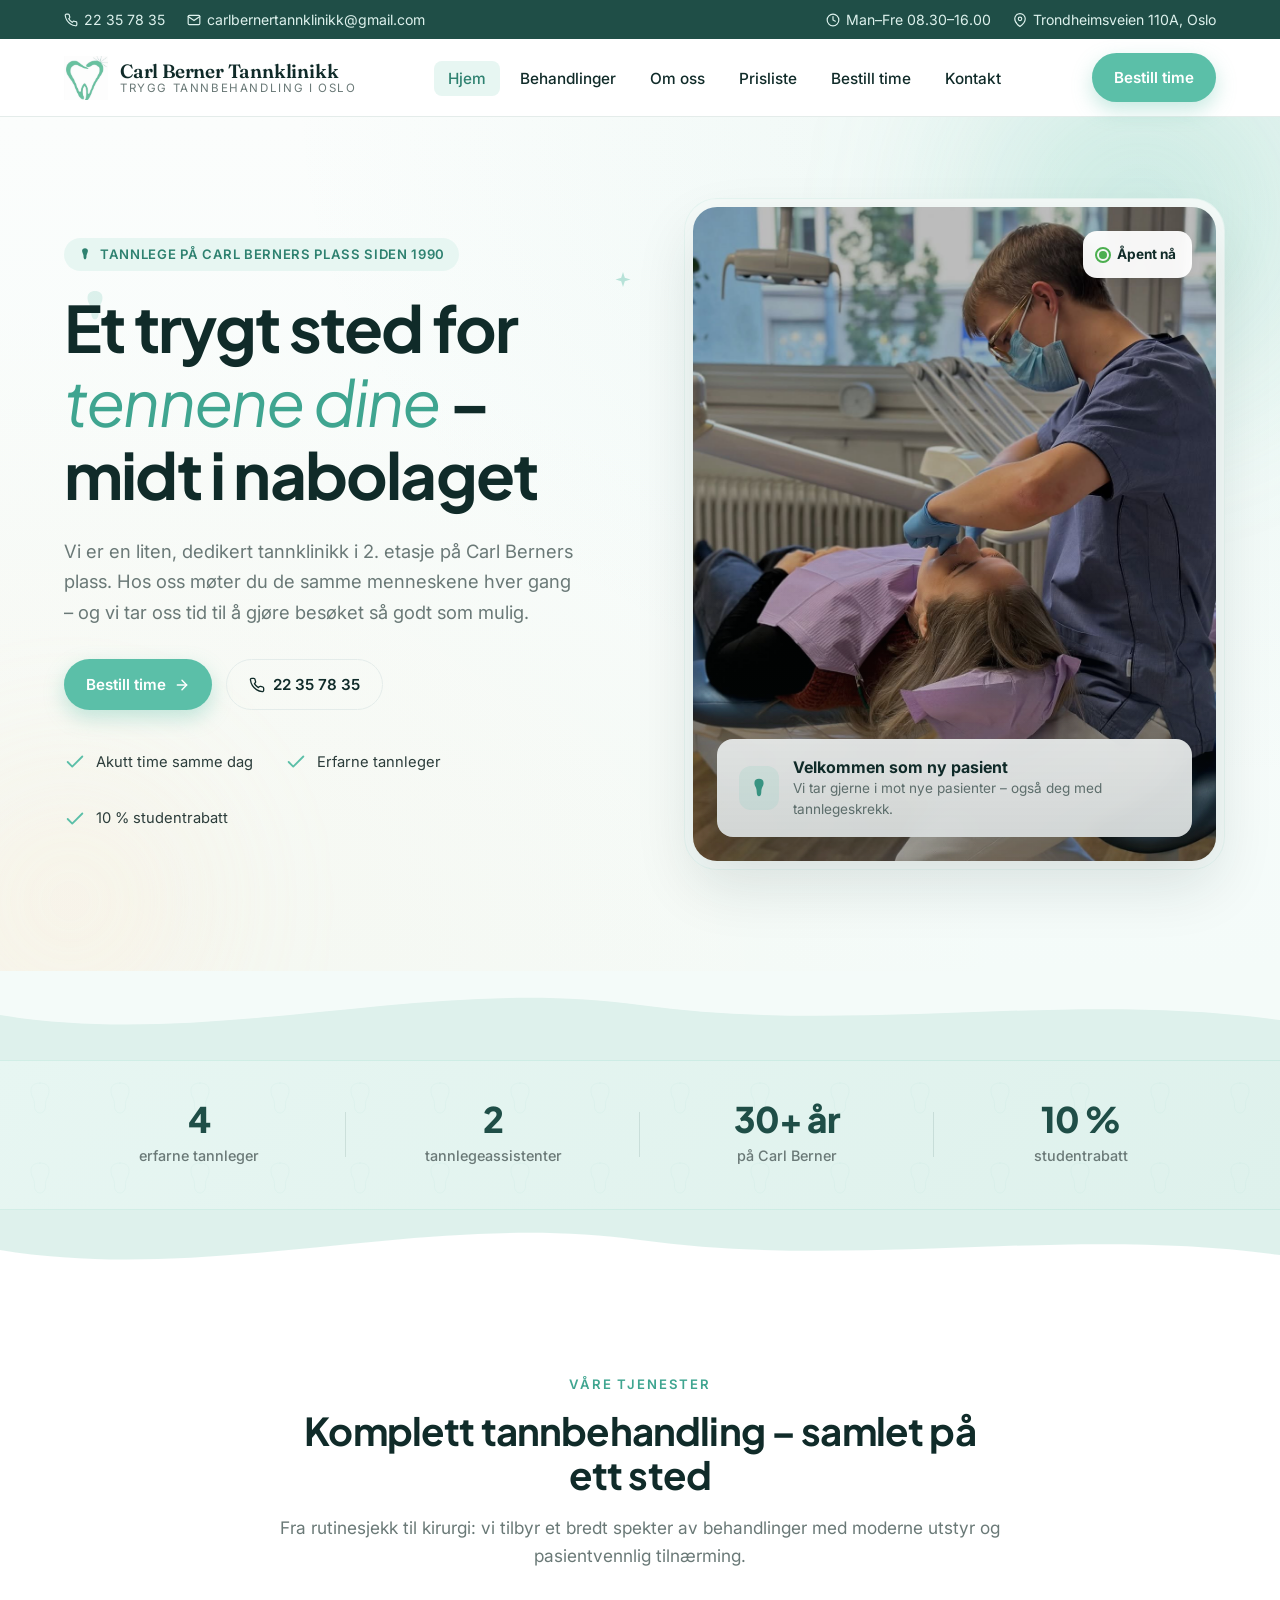
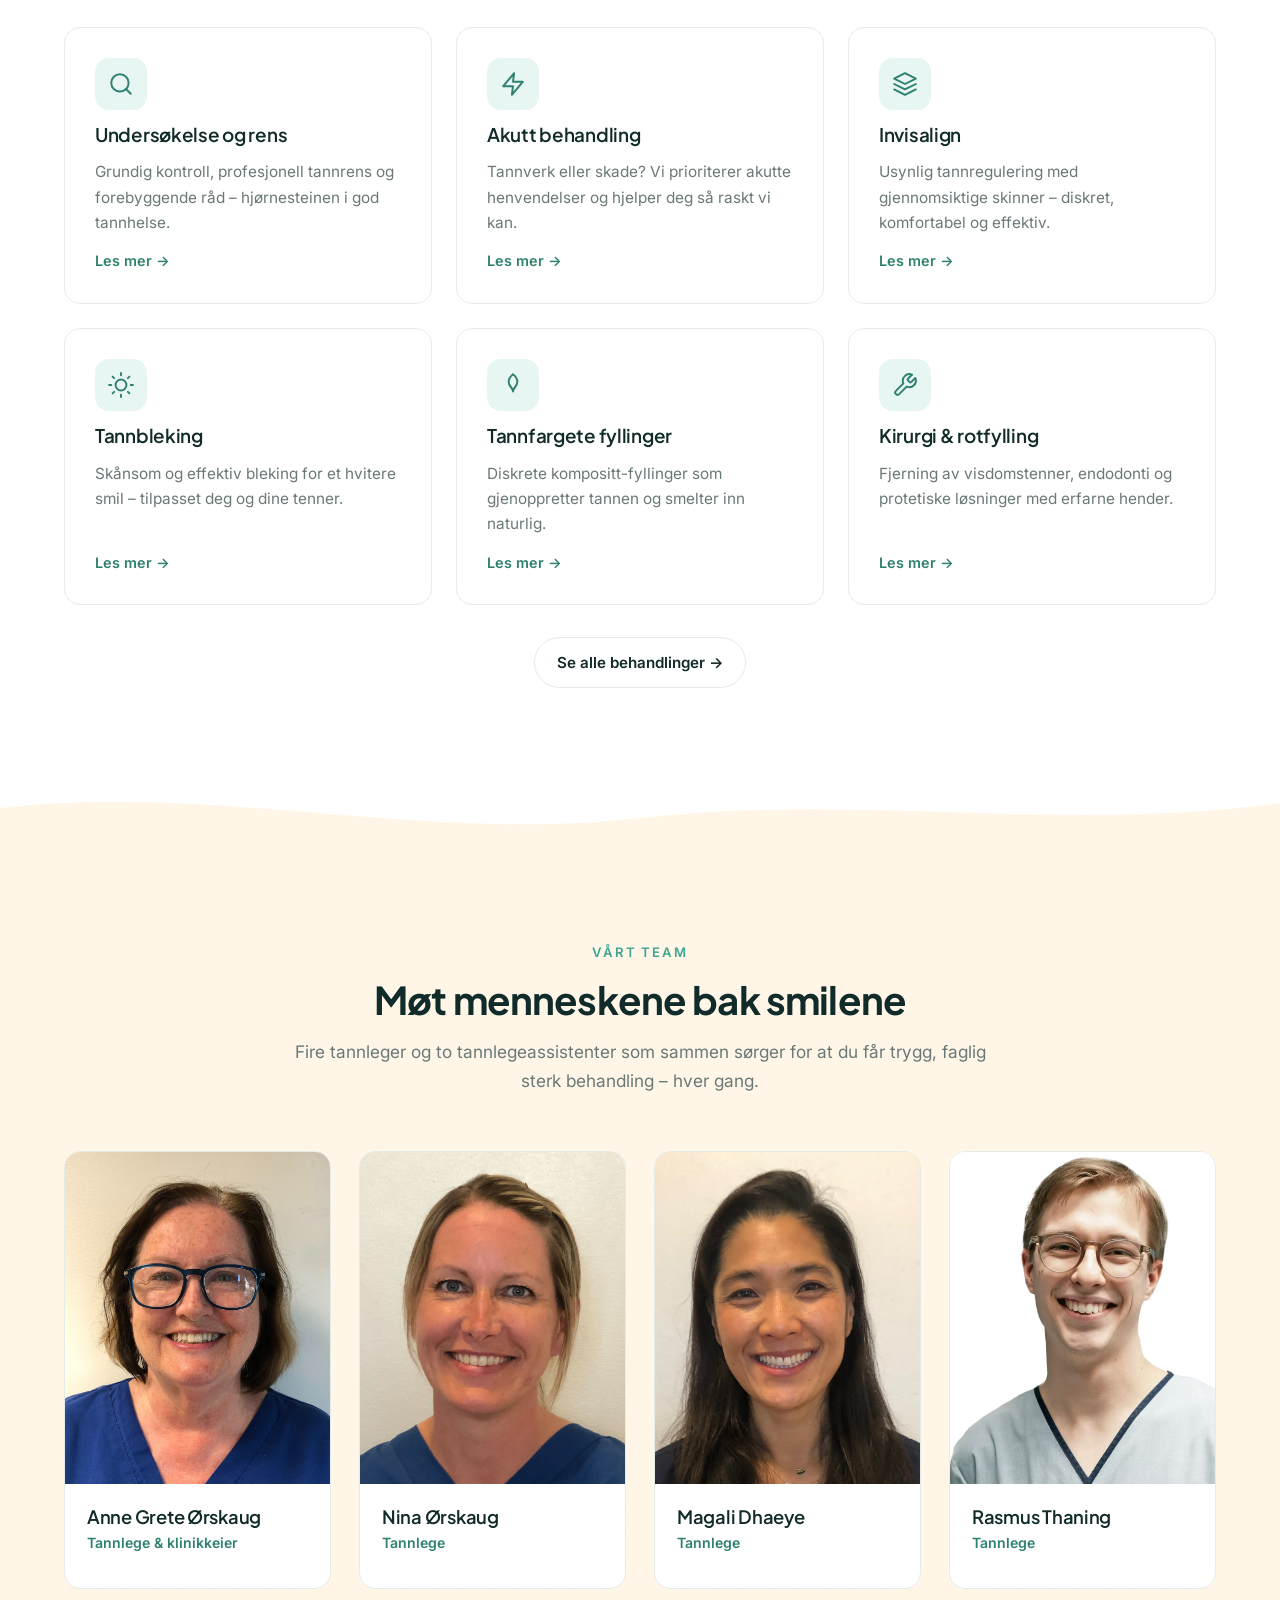
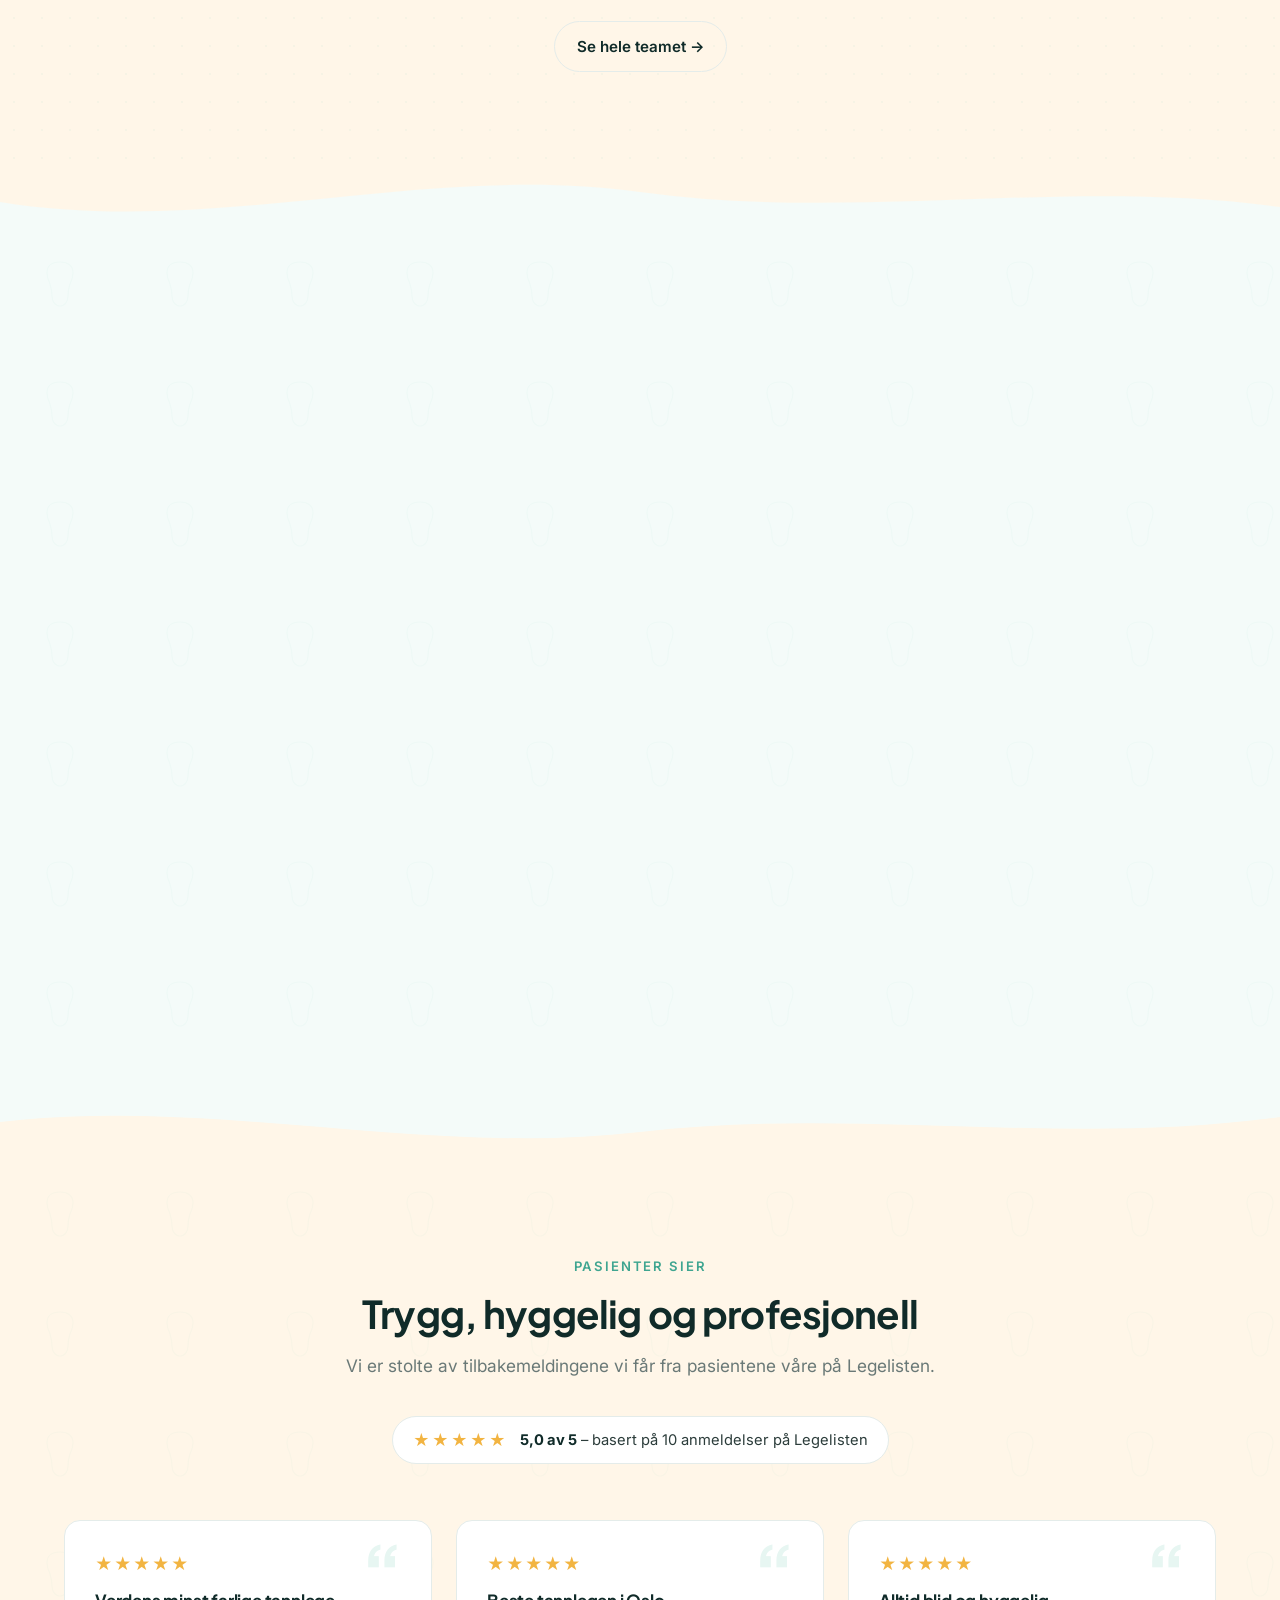
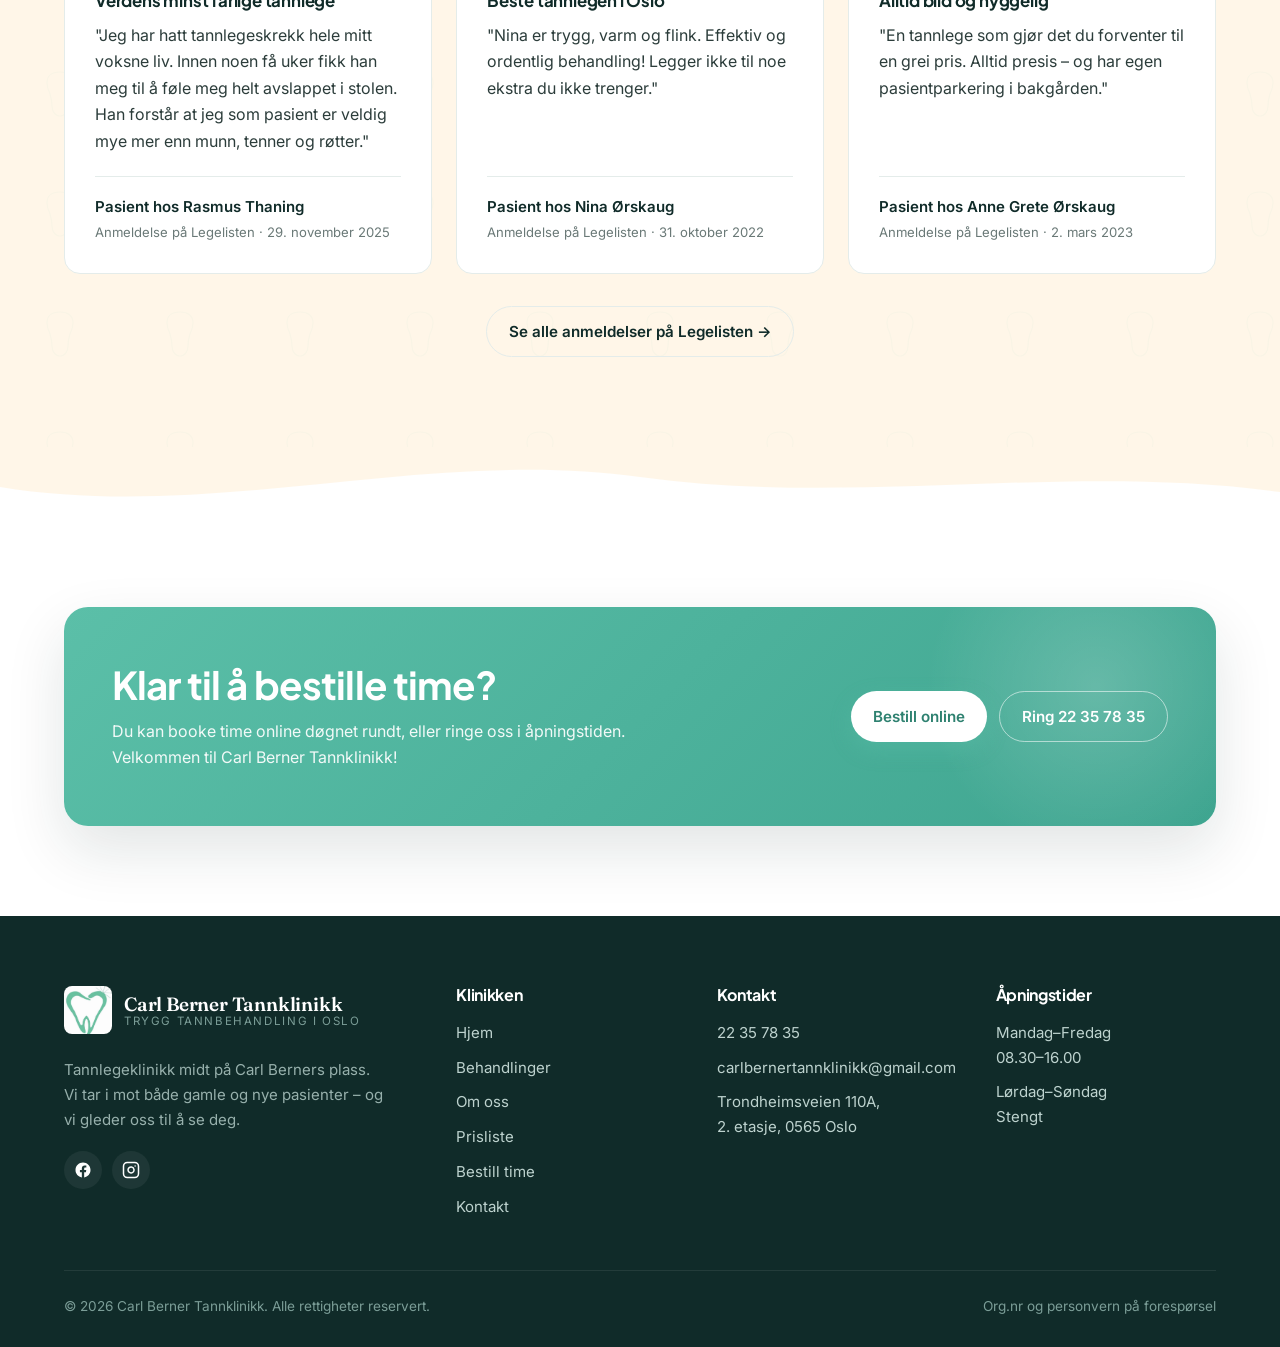
==== commit 23fdeb26: "Roligere animasjoner, bølgete overganger, varierende seksjonsfarger - Fjernet 'Slik fungerer det' og" ====
--- a/index.html
+++ b/index.html
@@ -8,7 +8,7 @@
   <link rel="icon" type="image/png" href="images/logo-symbol.jpg" />
   <link rel="preconnect" href="https://fonts.googleapis.com">
   <link rel="preconnect" href="https://fonts.gstatic.com" crossorigin>
-  <link href="https://fonts.googleapis.com/css2?family=Plus+Jakarta+Sans:wght@400;500;600;700;800&family=Inter:wght@400;500;600;700&display=swap" rel="stylesheet">
+  <link href="https://fonts.googleapis.com/css2?family=Fraunces:opsz,wght@9..144,500;9..144,600;9..144,700&family=Plus+Jakarta+Sans:wght@400;500;600;700;800&family=Inter:wght@400;500;600;700&display=swap" rel="stylesheet">
   <link rel="stylesheet" href="css/style.css" />
 </head>
 <body>
@@ -133,6 +133,13 @@
     </div>
   </section>
 
+  <!-- Wave: hero → trust (animated) -->
+  <div class="wave-anim slow" style="background:#F4FBF9; margin-top:-1px;">
+    <svg viewBox="0 0 2880 90" preserveAspectRatio="none" xmlns="http://www.w3.org/2000/svg">
+      <path d="M0,45 C240,80 480,5 720,35 C960,65 1200,20 1440,50 C1680,80 1920,5 2160,35 C2400,65 2640,20 2880,50 L2880,90 L0,90 Z" fill="#DEF1EC"/>
+    </svg>
+  </div>
+
   <!-- Trust strip -->
   <div class="trust-strip" style="position:relative; overflow:hidden;">
     <div class="tooth-pattern tooth-pattern-dense"></div>
@@ -158,8 +165,11 @@
     </div>
   </div>
 
-  <!-- Services -->
-  <section id="behandlinger">
+  <!-- Wave: trust → services (white) -->
+  <div class="section-wave" style="background:#DEF1EC;"><svg viewBox="0 0 1440 70" preserveAspectRatio="none" xmlns="http://www.w3.org/2000/svg"><path d="M0,40 C240,75 480,0 720,30 C960,60 1200,15 1440,45 L1440,70 L0,70 Z" fill="#FFFFFF"/></svg></div>
+
+  <!-- Services (white) -->
+  <section id="behandlinger" class="bg-white">
     <div class="container">
       <div class="section-head reveal">
         <span class="eyebrow">Våre tjenester</span>
@@ -229,8 +239,11 @@
     </div>
   </section>
 
-  <!-- Team preview -->
-  <section style="position:relative;">
+  <!-- Wave: services (white) → team (cream) -->
+  <div class="section-wave" style="background:#FFFFFF;"><svg viewBox="0 0 1440 70" preserveAspectRatio="none" xmlns="http://www.w3.org/2000/svg"><path d="M0,30 C240,5 480,65 720,40 C960,15 1200,55 1440,25 L1440,70 L0,70 Z" fill="#FFF6E8"/></svg></div>
+
+  <!-- Team preview (cream) -->
+  <section class="bg-cream" style="overflow:hidden;">
     <div class="dot-grid" style="opacity:0.3;"></div>
     <div class="container" style="position:relative; z-index:1;">
       <div class="section-head reveal">
@@ -280,7 +293,10 @@
     </style>
   </section>
 
-  <!-- About / Split -->
+  <!-- Wave: team (cream) → about (mint-soft) -->
+  <div class="section-wave" style="background:#FFF6E8;"><svg viewBox="0 0 1440 70" preserveAspectRatio="none" xmlns="http://www.w3.org/2000/svg"><path d="M0,40 C240,75 480,0 720,30 C960,60 1200,15 1440,45 L1440,70 L0,70 Z" fill="#F4FBF9"/></svg></div>
+
+  <!-- About / Split (mint-soft) -->
   <section class="bg-soft" style="position:relative; overflow:hidden;">
     <div class="tooth-pattern"></div>
     <div class="container split" style="position:relative; z-index:1;">
@@ -317,42 +333,11 @@
     </div>
   </section>
 
-  <!-- Process -->
-  <section>
-    <div class="container">
-      <div class="section-head reveal">
-        <span class="eyebrow">Slik fungerer det</span>
-        <h2>Fra timebestilling til ferdig behandling</h2>
-        <p>En enkel og forutsigbar prosess – uten overraskelser.</p>
-      </div>
-
-      <div class="process-grid">
-        <div class="process-step reveal">
-          <div class="num">01</div>
-          <h3>Bestill time</h3>
-          <p>Bruk online-bestilling, ring oss eller send e-post. Vi finner et tidspunkt som passer.</p>
-        </div>
-        <div class="process-step reveal">
-          <div class="num">02</div>
-          <h3>Undersøkelse</h3>
-          <p>Grundig kartlegging av tann- og munnhelsen, med åpen og forståelig kommunikasjon.</p>
-        </div>
-        <div class="process-step reveal">
-          <div class="num">03</div>
-          <h3>Plan og pris</h3>
-          <p>Du får en tydelig behandlingsplan med priser før vi går i gang. Du bestemmer.</p>
-        </div>
-        <div class="process-step reveal">
-          <div class="num">04</div>
-          <h3>Behandling</h3>
-          <p>Trygg, skånsom behandling – og oppfølging så lenge du trenger det.</p>
-        </div>
-      </div>
-    </div>
-  </section>
-
-  <!-- Testimonials -->
-  <section class="bg-soft" style="position:relative; overflow:hidden;">
+  <!-- Wave: about (mint-soft) → testimonials (cream) -->
+  <div class="section-wave" style="background:#F4FBF9;"><svg viewBox="0 0 1440 70" preserveAspectRatio="none" xmlns="http://www.w3.org/2000/svg"><path d="M0,30 C240,5 480,65 720,40 C960,15 1200,55 1440,25 L1440,70 L0,70 Z" fill="#FFF6E8"/></svg></div>
+
+  <!-- Testimonials (cream) -->
+  <section class="bg-cream" style="overflow:hidden;">
     <div class="tooth-pattern"></div>
     <div class="container" style="position:relative; z-index:1;">
       <div class="section-head reveal">
@@ -394,8 +379,11 @@
     </div>
   </section>
 
+  <!-- Wave: testimonials (cream) → CTA (white) -->
+  <div class="section-wave" style="background:#FFF6E8;"><svg viewBox="0 0 1440 70" preserveAspectRatio="none" xmlns="http://www.w3.org/2000/svg"><path d="M0,40 C240,75 480,0 720,30 C960,60 1200,15 1440,45 L1440,70 L0,70 Z" fill="#FFFFFF"/></svg></div>
+
   <!-- CTA Banner -->
-  <section>
+  <section class="bg-white">
     <div class="container">
       <div class="cta-banner reveal">
         <div>
@@ -406,24 +394,6 @@
           <a class="btn btn-primary" href="bestill-time.html">Bestill online</a>
           <a class="btn btn-ghost" href="tel:+4722357835">Ring 22 35 78 35</a>
         </div>
-      </div>
-    </div>
-  </section>
-
-  <!-- News -->
-  <section class="bg-soft">
-    <div class="container">
-      <div class="section-head reveal">
-        <span class="eyebrow">Aktuelt</span>
-        <h2>Siste nytt fra klinikken</h2>
-      </div>
-
-      <div style="display:grid; grid-template-columns: 1fr; gap: 20px; max-width: 820px; margin: 0 auto;">
-        <article class="article-card reveal">
-          <time>1. april 2026</time>
-          <h3>God påske fra Carl Berner Tannklinikk</h3>
-          <p>Vi ønsker alle en riktig god påske! Husk å ta vare på tennene dine. Tirsdag 7. april er vi tilbake igjen, og telefonen er åpen fra kl. 08.30. Du kan også sende oss e-post – meldinger blir lest og besvart.</p>
-        </article>
       </div>
     </div>
   </section>
--- a/css/style.css
+++ b/css/style.css
@@ -13,7 +13,10 @@
   --text: #2C3D3B;
   --muted: #6A7977;
   --line: #E4ECEA;
-  --bg: #FAFBFB;
+  --bg: #FFFFFF;
+  --bg-cream: #FFF6E8;
+  --bg-mint-soft: #F4FBF9;
+  --bg-mint: #DEF1EC;
   --surface: #FFFFFF;
   --warning: #E27D60;
   --max-width: 1200px;
@@ -121,10 +124,12 @@
   line-height: 1.1;
 }
 .brand .word b {
-  font-family: var(--font-display);
-  font-size: 1.15rem;
+  font-family: "Fraunces", Georgia, serif;
+  font-size: 1.2rem;
   color: var(--ink);
   font-weight: 600;
+  letter-spacing: -0.01em;
+  font-variation-settings: "opsz" 36;
 }
 .brand .word small {
   font-size: .72rem;
@@ -637,14 +642,10 @@
 @media (max-width: 500px) { .process-grid { grid-template-columns: 1fr; } }
 
 /* ---------- Sections backgrounds ---------- */
-.bg-soft {
-  background: var(--primary-softer);
-  position: relative;
-}
-.bg-cream {
-  background: linear-gradient(180deg, #FFF9F0 0%, #FFFAF2 100%);
-  position: relative;
-}
+.bg-soft { background: var(--bg-mint-soft); position: relative; }
+.bg-cream { background: var(--bg-cream); position: relative; }
+.bg-white { background: #FFFFFF; position: relative; }
+.bg-mint  { background: var(--bg-mint); position: relative; }
 .bg-accent {
   background: linear-gradient(135deg, var(--accent), #15403B);
   color: #DDF1ED;
@@ -1179,22 +1180,67 @@
   opacity: 0.55;
   pointer-events: none;
   z-index: 0;
+  animation: blobDrift 18s ease-in-out infinite;
+  will-change: transform;
 }
 .blob.mint { background: radial-gradient(circle, rgba(91,191,168,0.55), transparent 70%); }
-.blob.cream { background: radial-gradient(circle, rgba(255,228,196,0.4), transparent 70%); }
-.blob.deep { background: radial-gradient(circle, rgba(31,78,71,0.18), transparent 70%); }
+.blob.cream { background: radial-gradient(circle, rgba(255,228,196,0.4), transparent 70%); animation-duration: 22s; animation-delay: -4s; }
+.blob.deep { background: radial-gradient(circle, rgba(31,78,71,0.18), transparent 70%); animation-duration: 26s; }
+
+@keyframes blobDrift {
+  0%, 100% { transform: translate(0, 0) scale(1); }
+  33%      { transform: translate(20px, -16px) scale(1.06); }
+  66%      { transform: translate(-14px, 12px) scale(0.96); }
+}
+@media (prefers-reduced-motion: reduce) { .blob { animation: none; } }
 
 /* Ensure section content sits above bg patterns */
 section > .container, .page-header > .container { position: relative; z-index: 1; }
 
-/* Curved section divider */
-.wave-divider {
+/* Curved section divider with subtle wave animation */
+.section-wave {
   display: block;
   width: 100%;
-  height: 60px;
-  margin-bottom: -1px;
-}
-.wave-divider svg { width: 100%; height: 100%; display: block; }
+  line-height: 0;
+  position: relative;
+  pointer-events: none;
+  margin: 0;
+}
+.section-wave svg {
+  width: 100%;
+  height: 70px;
+  display: block;
+}
+.section-wave.flip svg { transform: scaleY(-1); }
+.section-wave.tall svg { height: 100px; }
+.section-wave.compact svg { height: 50px; }
+
+@media (max-width: 700px) {
+  .section-wave svg { height: 50px; }
+  .section-wave.tall svg { height: 70px; }
+}
+
+/* Animated wave layer (for hero / hero-bottom) */
+@keyframes waveSlide {
+  0%   { transform: translate3d(0, 0, 0); }
+  100% { transform: translate3d(-50%, 0, 0); }
+}
+.wave-anim {
+  display: block;
+  width: 100%;
+  line-height: 0;
+  overflow: hidden;
+}
+.wave-anim svg {
+  width: 200%;
+  height: 90px;
+  display: block;
+  animation: waveSlide 28s linear infinite;
+}
+.wave-anim.slow svg { animation-duration: 42s; }
+.wave-anim.reverse svg { animation-direction: reverse; }
+@media (max-width: 700px) { .wave-anim svg { height: 60px; } }
+@media (prefers-reduced-motion: reduce) { .wave-anim svg { animation: none; } }
 
 /* Floating tooth decoration */
 .float-tooth {
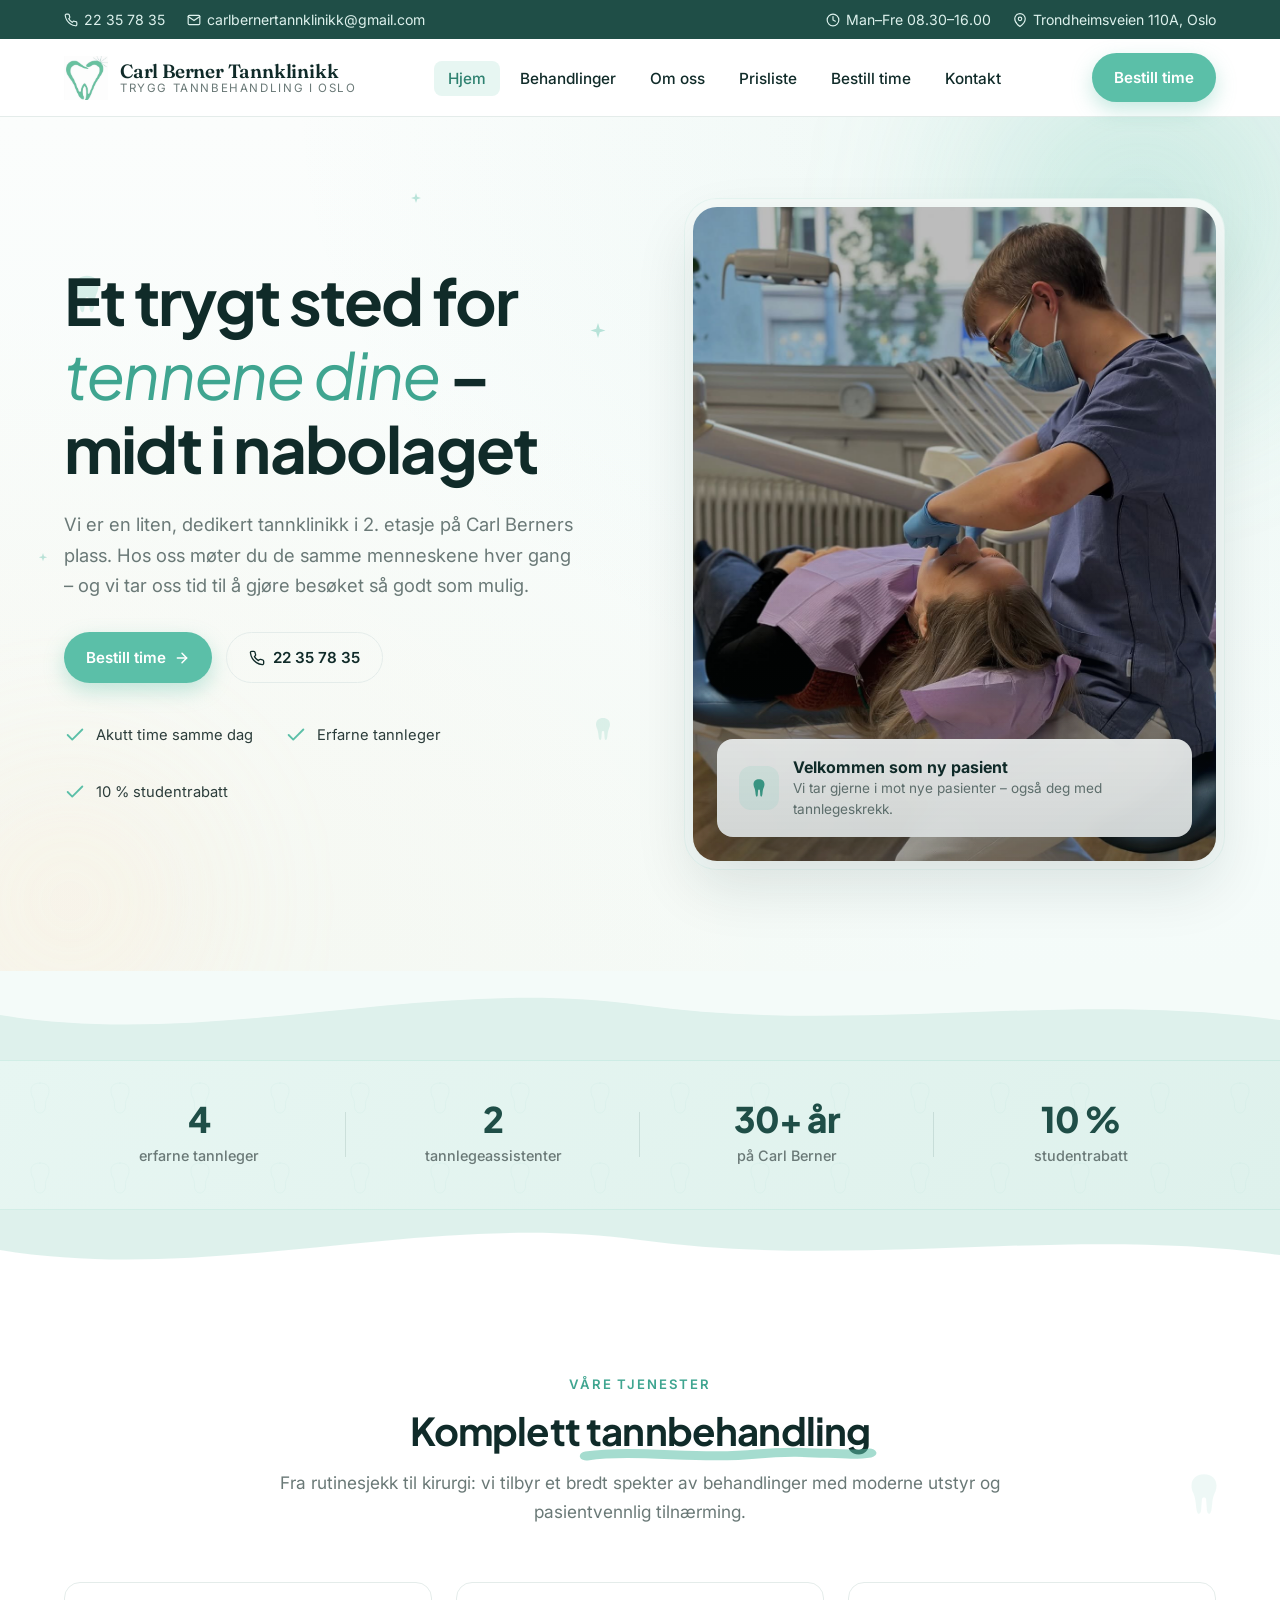
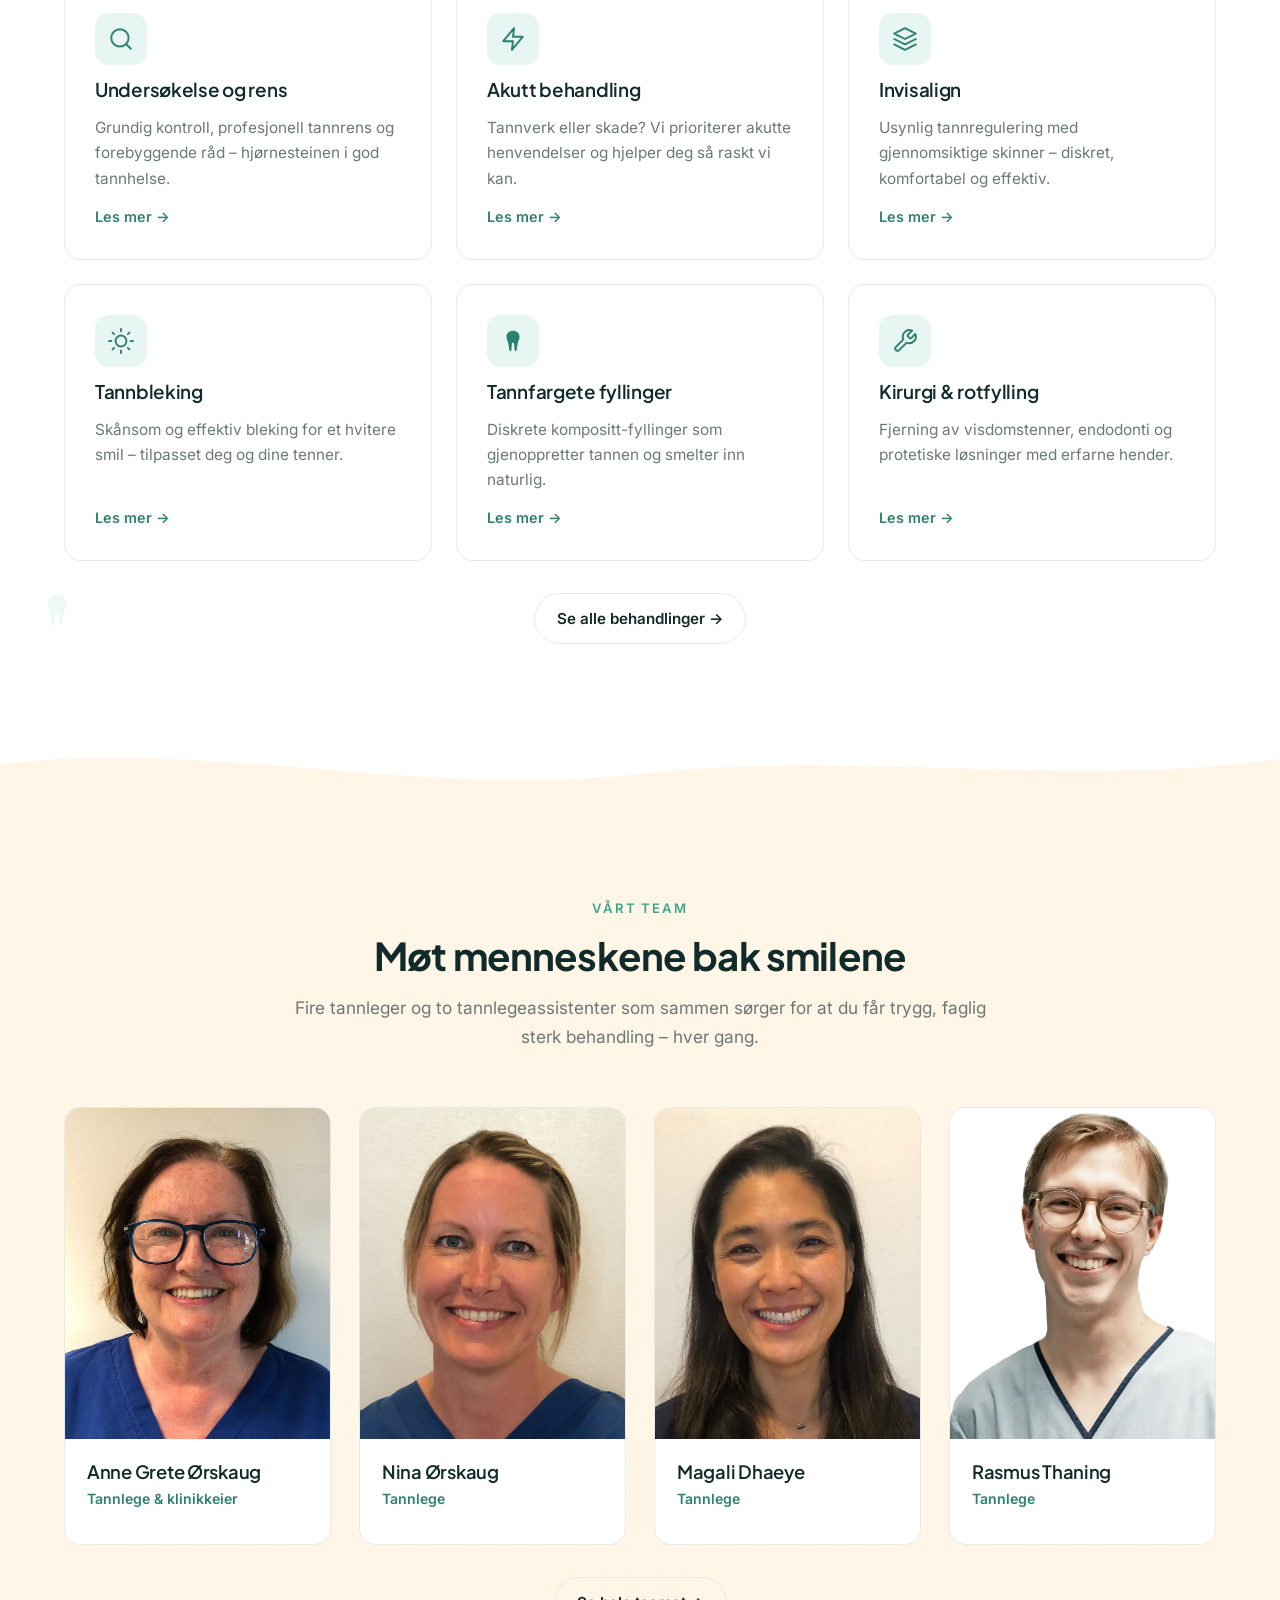
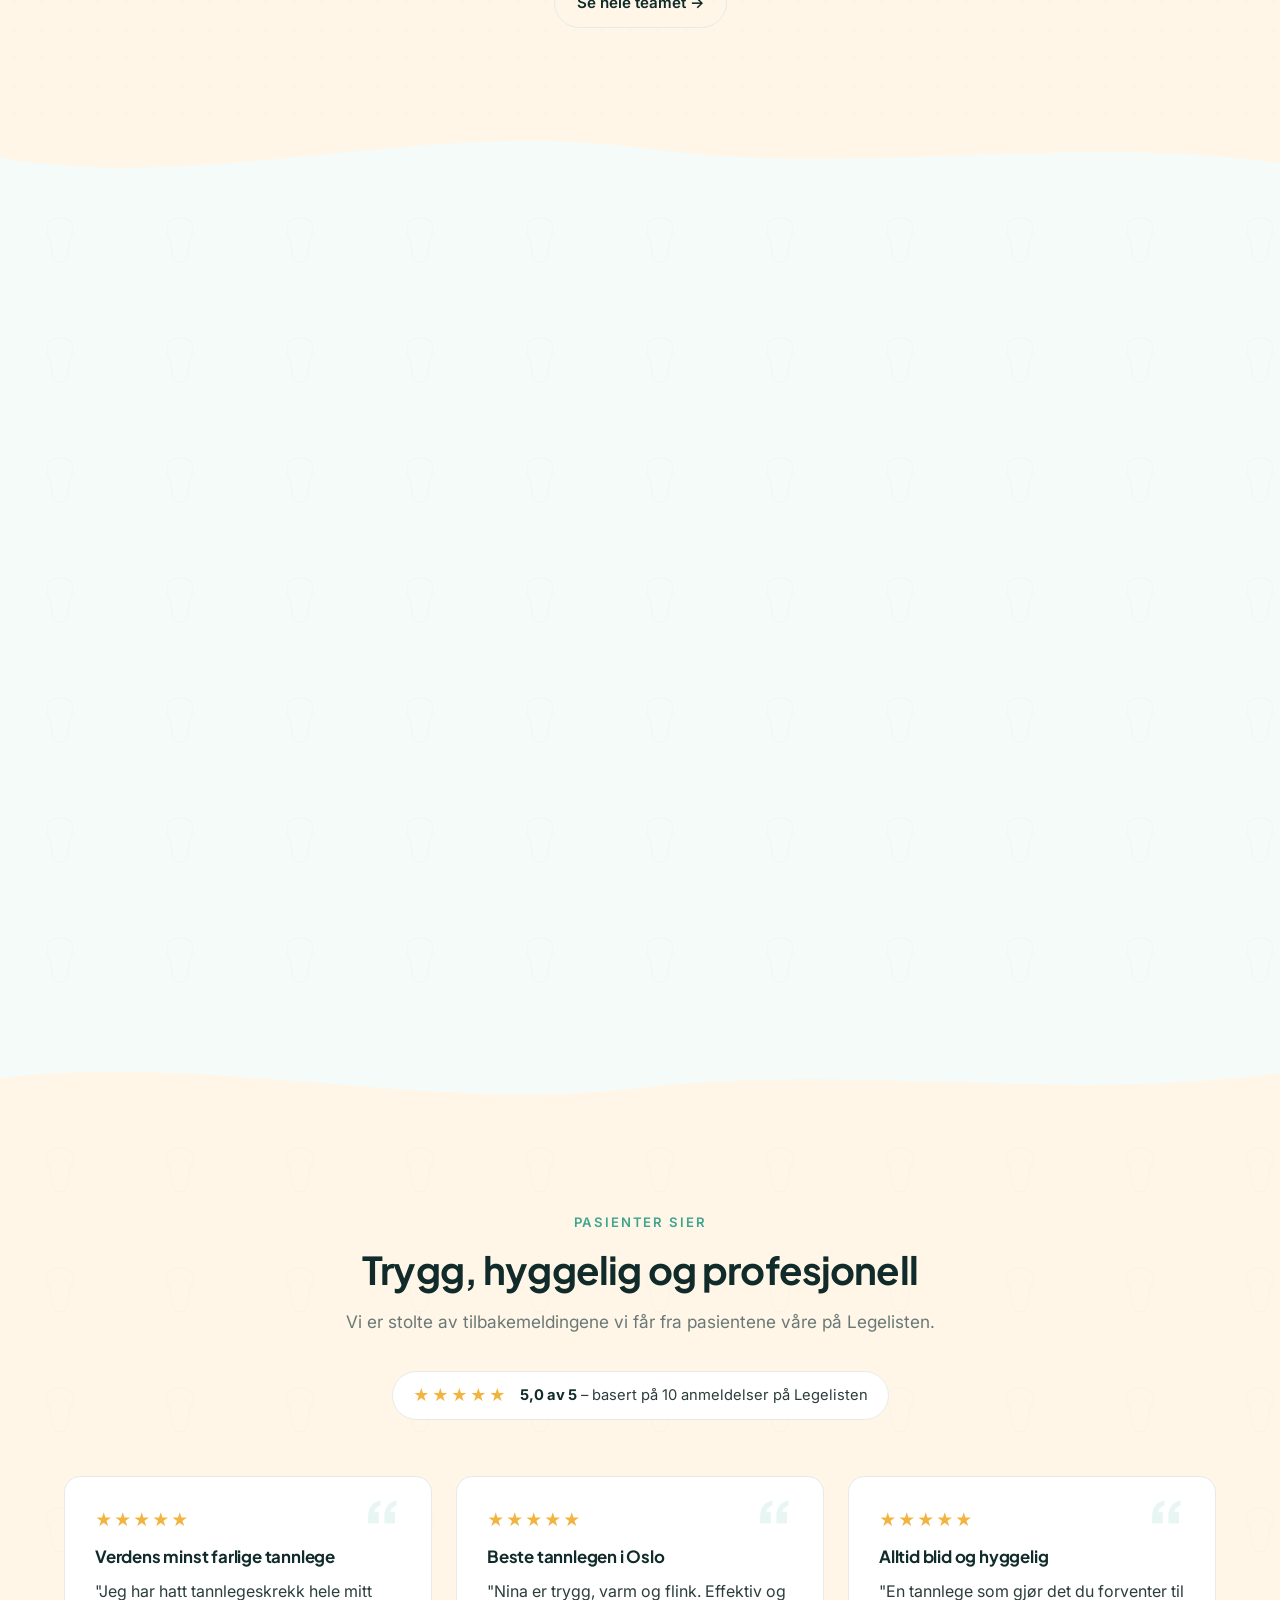
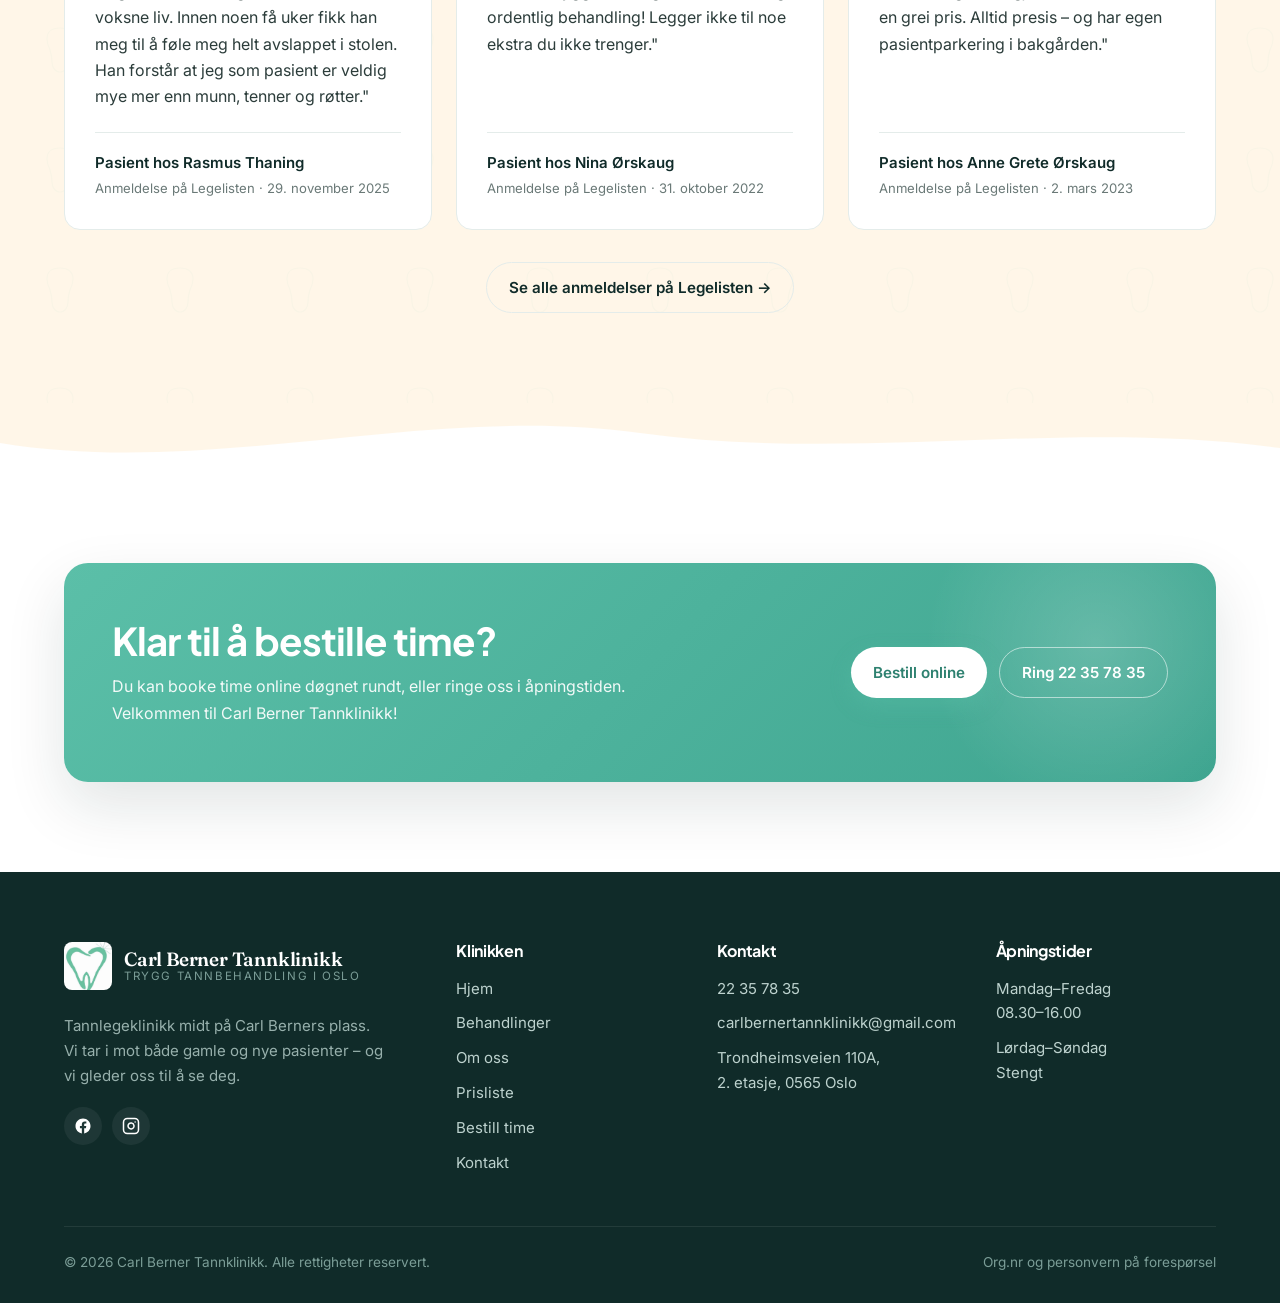
==== commit fb19306e: "Bedre tann-SVG, marker-underline, flere animasjoner - Erstatter alle tann-ikoner med ny anatomisk ta" ====
--- a/index.html
+++ b/index.html
@@ -70,18 +70,23 @@
   <section class="hero">
     <div class="blob mint"></div>
     <div class="blob cream"></div>
-    <span class="float-tooth t1"><svg viewBox="0 0 24 24" fill="currentColor"><path d="M12 2c-3 0-5 1.5-5 4.5 0 1.7.5 3 1.3 4.5.7 1.5 1.2 3 1.2 5.5 0 2.4 1 4.5 2.5 4.5s2.5-2.1 2.5-4.5c0-2.5.5-4 1.2-5.5C16.5 9.5 17 8.2 17 6.5 17 3.5 15 2 12 2z"/></svg></span>
-    <span class="float-tooth t2 delay-1"><svg viewBox="0 0 24 24" fill="currentColor"><path d="M12 2c-3 0-5 1.5-5 4.5 0 1.7.5 3 1.3 4.5.7 1.5 1.2 3 1.2 5.5 0 2.4 1 4.5 2.5 4.5s2.5-2.1 2.5-4.5c0-2.5.5-4 1.2-5.5C16.5 9.5 17 8.2 17 6.5 17 3.5 15 2 12 2z"/></svg></span>
-    <span class="float-tooth t3 delay-2"><svg viewBox="0 0 24 24" fill="currentColor"><path d="M12 2c-3 0-5 1.5-5 4.5 0 1.7.5 3 1.3 4.5.7 1.5 1.2 3 1.2 5.5 0 2.4 1 4.5 2.5 4.5s2.5-2.1 2.5-4.5c0-2.5.5-4 1.2-5.5C16.5 9.5 17 8.2 17 6.5 17 3.5 15 2 12 2z"/></svg></span>
-    <span class="sparkle s1"><svg viewBox="0 0 24 24" fill="currentColor"><path d="M12 0l2.4 7.6L22 10l-7.6 2.4L12 20l-2.4-7.6L2 10l7.6-2.4z"/></svg></span>
-    <span class="sparkle s2"><svg viewBox="0 0 24 24" fill="currentColor"><path d="M12 0l2.4 7.6L22 10l-7.6 2.4L12 20l-2.4-7.6L2 10l7.6-2.4z"/></svg></span>
+
+    <!-- Floating teeth -->
+    <span class="float-tooth tooth-anim-float" style="top:18%; left:5%; width:46px;"><svg viewBox="0 0 24 24" fill="currentColor"><path d="M12 2.5C8.5 2.5 6 4.5 6 8c0 1.5.4 2.6.9 3.7.5 1.2.9 2.3 1.2 5.3.2 2 .4 4.5 1.5 4.5.9 0 1.1-1.7 1.1-3.1l.3-3.9c0-.5.5-.8 1-.8s1 .3 1 .8l.3 3.9c0 1.4.2 3.1 1.1 3.1 1.1 0 1.3-2.5 1.5-4.5.3-3 .7-4.1 1.2-5.3.5-1.1.9-2.2.9-3.7 0-3.5-2.5-5.5-6-5.5z"/></svg></span>
+    <span class="float-tooth tooth-anim-drift delay-1" style="top:62%; left:9%; width:34px;"><svg viewBox="0 0 24 24" fill="currentColor"><path d="M12 2.5C8.5 2.5 6 4.5 6 8c0 1.5.4 2.6.9 3.7.5 1.2.9 2.3 1.2 5.3.2 2 .4 4.5 1.5 4.5.9 0 1.1-1.7 1.1-3.1l.3-3.9c0-.5.5-.8 1-.8s1 .3 1 .8l.3 3.9c0 1.4.2 3.1 1.1 3.1 1.1 0 1.3-2.5 1.5-4.5.3-3 .7-4.1 1.2-5.3.5-1.1.9-2.2.9-3.7 0-3.5-2.5-5.5-6-5.5z"/></svg></span>
+    <span class="float-tooth tooth-anim-arc delay-2" style="top:14%; right:8%; width:40px;"><svg viewBox="0 0 24 24" fill="currentColor"><path d="M12 2.5C8.5 2.5 6 4.5 6 8c0 1.5.4 2.6.9 3.7.5 1.2.9 2.3 1.2 5.3.2 2 .4 4.5 1.5 4.5.9 0 1.1-1.7 1.1-3.1l.3-3.9c0-.5.5-.8 1-.8s1 .3 1 .8l.3 3.9c0 1.4.2 3.1 1.1 3.1 1.1 0 1.3-2.5 1.5-4.5.3-3 .7-4.1 1.2-5.3.5-1.1.9-2.2.9-3.7 0-3.5-2.5-5.5-6-5.5z"/></svg></span>
+    <span class="float-tooth tooth-anim-pulse delay-3" style="top:70%; left:46%; width:28px; opacity:0.18;"><svg viewBox="0 0 24 24" fill="currentColor"><path d="M12 2.5C8.5 2.5 6 4.5 6 8c0 1.5.4 2.6.9 3.7.5 1.2.9 2.3 1.2 5.3.2 2 .4 4.5 1.5 4.5.9 0 1.1-1.7 1.1-3.1l.3-3.9c0-.5.5-.8 1-.8s1 .3 1 .8l.3 3.9c0 1.4.2 3.1 1.1 3.1 1.1 0 1.3-2.5 1.5-4.5.3-3 .7-4.1 1.2-5.3.5-1.1.9-2.2.9-3.7 0-3.5-2.5-5.5-6-5.5z"/></svg></span>
+    <span class="float-tooth tooth-anim-bob delay-4" style="top:32%; right:38%; width:22px; opacity:0.18;"><svg viewBox="0 0 24 24" fill="currentColor"><path d="M12 2.5C8.5 2.5 6 4.5 6 8c0 1.5.4 2.6.9 3.7.5 1.2.9 2.3 1.2 5.3.2 2 .4 4.5 1.5 4.5.9 0 1.1-1.7 1.1-3.1l.3-3.9c0-.5.5-.8 1-.8s1 .3 1 .8l.3 3.9c0 1.4.2 3.1 1.1 3.1 1.1 0 1.3-2.5 1.5-4.5.3-3 .7-4.1 1.2-5.3.5-1.1.9-2.2.9-3.7 0-3.5-2.5-5.5-6-5.5z"/></svg></span>
+    <span class="float-tooth tooth-anim-spin delay-5" style="top:80%; right:14%; width:26px; opacity:0.16;"><svg viewBox="0 0 24 24" fill="currentColor"><path d="M12 2.5C8.5 2.5 6 4.5 6 8c0 1.5.4 2.6.9 3.7.5 1.2.9 2.3 1.2 5.3.2 2 .4 4.5 1.5 4.5.9 0 1.1-1.7 1.1-3.1l.3-3.9c0-.5.5-.8 1-.8s1 .3 1 .8l.3 3.9c0 1.4.2 3.1 1.1 3.1 1.1 0 1.3-2.5 1.5-4.5.3-3 .7-4.1 1.2-5.3.5-1.1.9-2.2.9-3.7 0-3.5-2.5-5.5-6-5.5z"/></svg></span>
+
+    <!-- Sparkles -->
+    <span class="sparkle s1" style="top:24%; left:46%; width:18px;"><svg viewBox="0 0 24 24" fill="currentColor"><path d="M12 0l2.4 7.6L22 10l-7.6 2.4L12 20l-2.4-7.6L2 10l7.6-2.4z"/></svg></span>
+    <span class="sparkle s2" style="top:66%; right:30%; width:14px;"><svg viewBox="0 0 24 24" fill="currentColor"><path d="M12 0l2.4 7.6L22 10l-7.6 2.4L12 20l-2.4-7.6L2 10l7.6-2.4z"/></svg></span>
+    <span class="sparkle" style="top:8%; left:32%; width:12px; animation-delay:-1.5s;"><svg viewBox="0 0 24 24" fill="currentColor"><path d="M12 0l2.4 7.6L22 10l-7.6 2.4L12 20l-2.4-7.6L2 10l7.6-2.4z"/></svg></span>
+    <span class="sparkle" style="top:50%; left:3%; width:10px; animation-delay:-2.4s;"><svg viewBox="0 0 24 24" fill="currentColor"><path d="M12 0l2.4 7.6L22 10l-7.6 2.4L12 20l-2.4-7.6L2 10l7.6-2.4z"/></svg></span>
 
     <div class="container hero-grid">
       <div class="reveal">
-        <span class="hero-eyebrow">
-          <svg viewBox="0 0 24 24" fill="currentColor" style="width:14px;height:14px;"><path d="M12 2c-3 0-5 1.5-5 4.5 0 1.7.5 3 1.3 4.5.7 1.5 1.2 3 1.2 5.5 0 2.4 1 4.5 2.5 4.5s2.5-2.1 2.5-4.5c0-2.5.5-4 1.2-5.5C16.5 9.5 17 8.2 17 6.5 17 3.5 15 2 12 2z"/></svg>
-          Tannlege på Carl Berners plass siden 1990
-        </span>
         <h1>Et trygt sted for <em>tennene dine</em> – midt i nabolaget</h1>
         <p class="lead">Vi er en liten, dedikert tannklinikk i 2. etasje på Carl Berners plass. Hos oss møter du de samme menneskene hver gang – og vi tar oss tid til å gjøre besøket så godt som mulig.</p>
 
@@ -114,15 +119,9 @@
 
       <div class="hero-visual reveal">
         <img src="images/clinic-treatment.jpg" alt="Tannlege i arbeid på Carl Berner Tannklinikk" />
-        <div class="hero-stat-card">
-          <span class="pulse"></span>
-          <div>
-            <b>Åpent nå</b>
-          </div>
-        </div>
         <div class="badge-card">
           <div class="icon">
-            <svg viewBox="0 0 24 24" fill="currentColor"><path d="M12 2c-3 0-5 1.5-5 4.5 0 1.7.5 3 1.3 4.5.7 1.5 1.2 3 1.2 5.5 0 2.4 1 4.5 2.5 4.5s2.5-2.1 2.5-4.5c0-2.5.5-4 1.2-5.5C16.5 9.5 17 8.2 17 6.5 17 3.5 15 2 12 2z"/></svg>
+            <svg viewBox="0 0 24 24" fill="currentColor"><path d="M12 2.5C8.5 2.5 6 4.5 6 8c0 1.5.4 2.6.9 3.7.5 1.2.9 2.3 1.2 5.3.2 2 .4 4.5 1.5 4.5.9 0 1.1-1.7 1.1-3.1l.3-3.9c0-.5.5-.8 1-.8s1 .3 1 .8l.3 3.9c0 1.4.2 3.1 1.1 3.1 1.1 0 1.3-2.5 1.5-4.5.3-3 .7-4.1 1.2-5.3.5-1.1.9-2.2.9-3.7 0-3.5-2.5-5.5-6-5.5z"/></svg>
           </div>
           <div class="text">
             <b>Velkommen som ny pasient</b>
@@ -169,11 +168,13 @@
   <div class="section-wave" style="background:#DEF1EC;"><svg viewBox="0 0 1440 70" preserveAspectRatio="none" xmlns="http://www.w3.org/2000/svg"><path d="M0,40 C240,75 480,0 720,30 C960,60 1200,15 1440,45 L1440,70 L0,70 Z" fill="#FFFFFF"/></svg></div>
 
   <!-- Services (white) -->
-  <section id="behandlinger" class="bg-white">
+  <section id="behandlinger" class="bg-white" style="overflow:hidden;">
+    <span class="float-tooth tooth-anim-drift" style="top:18%; right:4%; width:50px; opacity:0.10;"><svg viewBox="0 0 24 24" fill="currentColor"><path d="M12 2.5C8.5 2.5 6 4.5 6 8c0 1.5.4 2.6.9 3.7.5 1.2.9 2.3 1.2 5.3.2 2 .4 4.5 1.5 4.5.9 0 1.1-1.7 1.1-3.1l.3-3.9c0-.5.5-.8 1-.8s1 .3 1 .8l.3 3.9c0 1.4.2 3.1 1.1 3.1 1.1 0 1.3-2.5 1.5-4.5.3-3 .7-4.1 1.2-5.3.5-1.1.9-2.2.9-3.7 0-3.5-2.5-5.5-6-5.5z"/></svg></span>
+    <span class="float-tooth tooth-anim-bob delay-2" style="bottom:10%; left:3%; width:38px; opacity:0.10;"><svg viewBox="0 0 24 24" fill="currentColor"><path d="M12 2.5C8.5 2.5 6 4.5 6 8c0 1.5.4 2.6.9 3.7.5 1.2.9 2.3 1.2 5.3.2 2 .4 4.5 1.5 4.5.9 0 1.1-1.7 1.1-3.1l.3-3.9c0-.5.5-.8 1-.8s1 .3 1 .8l.3 3.9c0 1.4.2 3.1 1.1 3.1 1.1 0 1.3-2.5 1.5-4.5.3-3 .7-4.1 1.2-5.3.5-1.1.9-2.2.9-3.7 0-3.5-2.5-5.5-6-5.5z"/></svg></span>
     <div class="container">
       <div class="section-head reveal">
         <span class="eyebrow">Våre tjenester</span>
-        <h2>Komplett tannbehandling – samlet på ett sted</h2>
+        <h2>Komplett <span class="marker">tannbehandling<svg viewBox="0 0 200 18" preserveAspectRatio="none" xmlns="http://www.w3.org/2000/svg"><path d="M3,11 C 38,4 80,15 120,9 C 155,4 180,12 197,8" /></svg></span></h2>
         <p>Fra rutinesjekk til kirurgi: vi tilbyr et bredt spekter av behandlinger med moderne utstyr og pasientvennlig tilnærming.</p>
       </div>
 
@@ -216,7 +217,7 @@
 
         <a href="behandlinger.html#fyllinger" class="service-card reveal">
           <div class="icon">
-            <svg viewBox="0 0 24 24" fill="none" stroke="currentColor" stroke-width="1.8" stroke-linecap="round" stroke-linejoin="round"><path d="M12 2C9.5 4 8 6.5 8 9c0 5 4 5 4 9 0-4 4-4 4-9 0-2.5-1.5-5-4-7z"/></svg>
+            <svg viewBox="0 0 24 24" fill="currentColor"><path d="M12 2.5C8.5 2.5 6 4.5 6 8c0 1.5.4 2.6.9 3.7.5 1.2.9 2.3 1.2 5.3.2 2 .4 4.5 1.5 4.5.9 0 1.1-1.7 1.1-3.1l.3-3.9c0-.5.5-.8 1-.8s1 .3 1 .8l.3 3.9c0 1.4.2 3.1 1.1 3.1 1.1 0 1.3-2.5 1.5-4.5.3-3 .7-4.1 1.2-5.3.5-1.1.9-2.2.9-3.7 0-3.5-2.5-5.5-6-5.5z"/></svg>
           </div>
           <h3>Tannfargete fyllinger</h3>
           <p>Diskrete kompositt-fyllinger som gjenoppretter tannen og smelter inn naturlig.</p>
--- a/css/style.css
+++ b/css/style.css
@@ -351,39 +351,6 @@
   background: linear-gradient(180deg, transparent 50%, rgba(16,43,41,0.18));
   pointer-events: none;
 }
-.hero-stat-card {
-  position: absolute;
-  top: 24px; right: 24px;
-  background: rgba(255,255,255,0.95);
-  backdrop-filter: blur(8px);
-  border-radius: 14px;
-  padding: 12px 16px;
-  display: flex;
-  align-items: center;
-  gap: 10px;
-  box-shadow: var(--shadow-sm);
-  font-size: .85rem;
-  z-index: 2;
-}
-.hero-stat-card .pulse {
-  width: 8px; height: 8px;
-  border-radius: 50%;
-  background: #4CAF50;
-  position: relative;
-}
-.hero-stat-card .pulse::before {
-  content: "";
-  position: absolute;
-  inset: -4px;
-  border-radius: 50%;
-  border: 2px solid #4CAF50;
-  animation: pulseRing 2s ease-out infinite;
-}
-@keyframes pulseRing {
-  0% { transform: scale(0.7); opacity: 0.8; }
-  100% { transform: scale(1.6); opacity: 0; }
-}
-.hero-stat-card b { color: var(--ink); font-weight: 700; }
 .hero-visual .badge-card {
   position: absolute;
   bottom: 24px;
@@ -1246,16 +1213,90 @@
 .float-tooth {
   position: absolute;
   pointer-events: none;
-  opacity: 0.18;
-  animation: floatY 8s ease-in-out infinite;
+  opacity: 0.22;
   z-index: 0;
-}
+  color: var(--primary);
+  display: inline-block;
+  will-change: transform;
+}
+.float-tooth svg { width: 100%; height: auto; display: block; }
 .float-tooth.delay-1 { animation-delay: -2s; }
 .float-tooth.delay-2 { animation-delay: -4s; }
 .float-tooth.delay-3 { animation-delay: -6s; }
-@keyframes floatY {
-  0%, 100% { transform: translateY(0) rotate(-5deg); }
-  50% { transform: translateY(-22px) rotate(5deg); }
+.float-tooth.delay-4 { animation-delay: -8s; }
+.float-tooth.delay-5 { animation-delay: -10s; }
+
+.tooth-anim-float   { animation: toothFloat   9s ease-in-out infinite; }
+.tooth-anim-drift   { animation: toothDrift  12s ease-in-out infinite; }
+.tooth-anim-spin    { animation: toothSpin   28s linear infinite; }
+.tooth-anim-pulse   { animation: toothPulse   7s ease-in-out infinite; }
+.tooth-anim-arc     { animation: toothArc    14s ease-in-out infinite; }
+.tooth-anim-bob     { animation: toothBob    10s ease-in-out infinite; }
+
+@keyframes toothFloat {
+  0%, 100% { transform: translateY(0) rotate(-6deg); }
+  50%      { transform: translateY(-26px) rotate(6deg); }
+}
+@keyframes toothDrift {
+  0%, 100% { transform: translate(0, 0) rotate(-8deg); }
+  33%      { transform: translate(20px, -14px) rotate(4deg); }
+  66%      { transform: translate(-12px, 18px) rotate(-3deg); }
+}
+@keyframes toothSpin {
+  from { transform: rotate(0deg); }
+  to   { transform: rotate(360deg); }
+}
+@keyframes toothPulse {
+  0%, 100% { transform: scale(1) rotate(-4deg); opacity: 0.20; }
+  50%      { transform: scale(1.18) rotate(4deg); opacity: 0.32; }
+}
+@keyframes toothArc {
+  0%, 100% { transform: translate(0, 0) rotate(0deg); }
+  25%      { transform: translate(18px, -10px) rotate(8deg); }
+  50%      { transform: translate(0, -22px) rotate(0deg); }
+  75%      { transform: translate(-18px, -10px) rotate(-8deg); }
+}
+@keyframes toothBob {
+  0%, 100% { transform: translateY(0) translateX(0) rotate(2deg); }
+  25%      { transform: translateY(-12px) translateX(8px) rotate(-3deg); }
+  75%      { transform: translateY(-8px) translateX(-10px) rotate(5deg); }
+}
+@media (prefers-reduced-motion: reduce) {
+  .tooth-anim-float, .tooth-anim-drift, .tooth-anim-spin,
+  .tooth-anim-pulse, .tooth-anim-arc, .tooth-anim-bob { animation: none; }
+}
+
+/* Marker-underline (highlighter style) */
+.marker {
+  position: relative;
+  display: inline-block;
+  white-space: nowrap;
+}
+.marker > svg {
+  position: absolute;
+  left: -4px;
+  right: -4px;
+  bottom: -10px;
+  width: calc(100% + 8px);
+  height: 18px;
+  pointer-events: none;
+  overflow: visible;
+}
+.marker > svg path {
+  fill: none;
+  stroke: var(--primary);
+  stroke-width: 9;
+  stroke-linecap: round;
+  opacity: 0.55;
+  stroke-dasharray: 600;
+  stroke-dashoffset: 600;
+  animation: drawMarker 1.6s 0.4s cubic-bezier(.65,.05,.36,1) forwards;
+}
+@keyframes drawMarker {
+  to { stroke-dashoffset: 0; }
+}
+@media (prefers-reduced-motion: reduce) {
+  .marker > svg path { stroke-dashoffset: 0; animation: none; }
 }
 
 /* Sparkle */
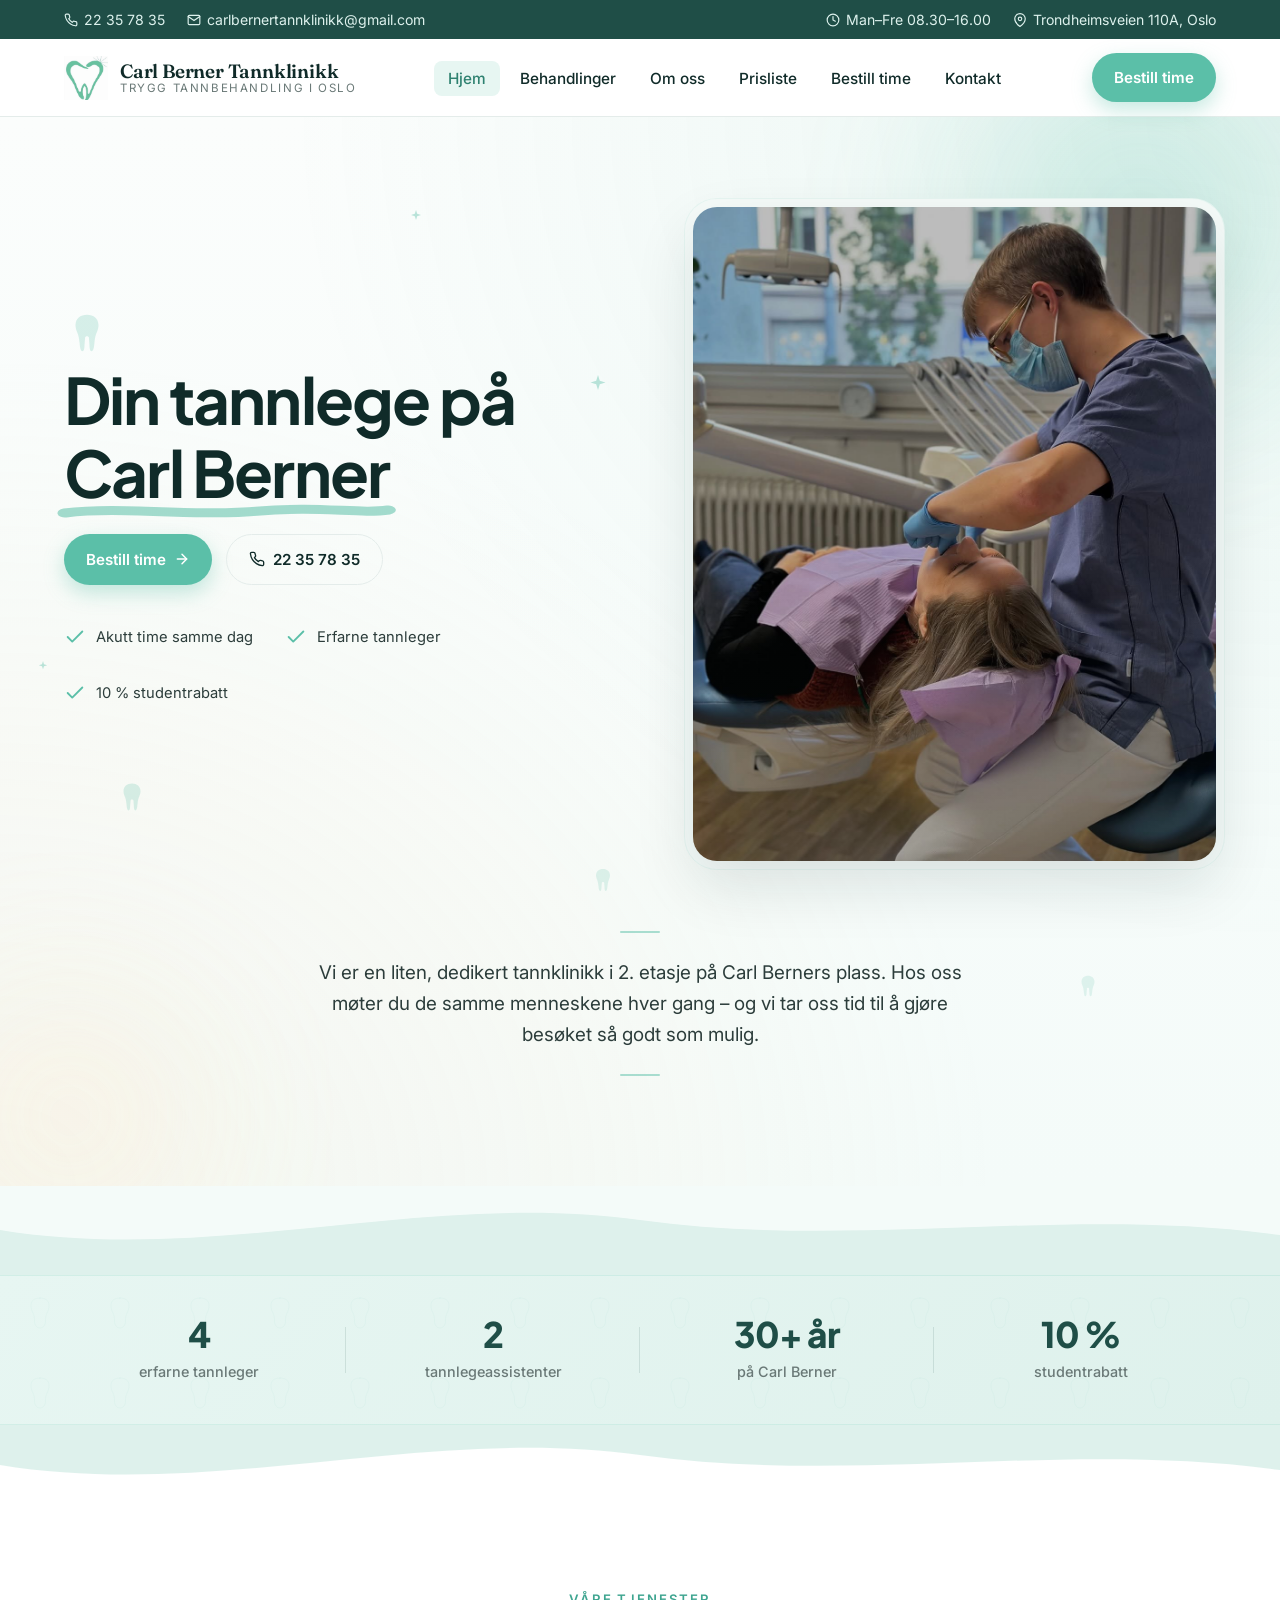
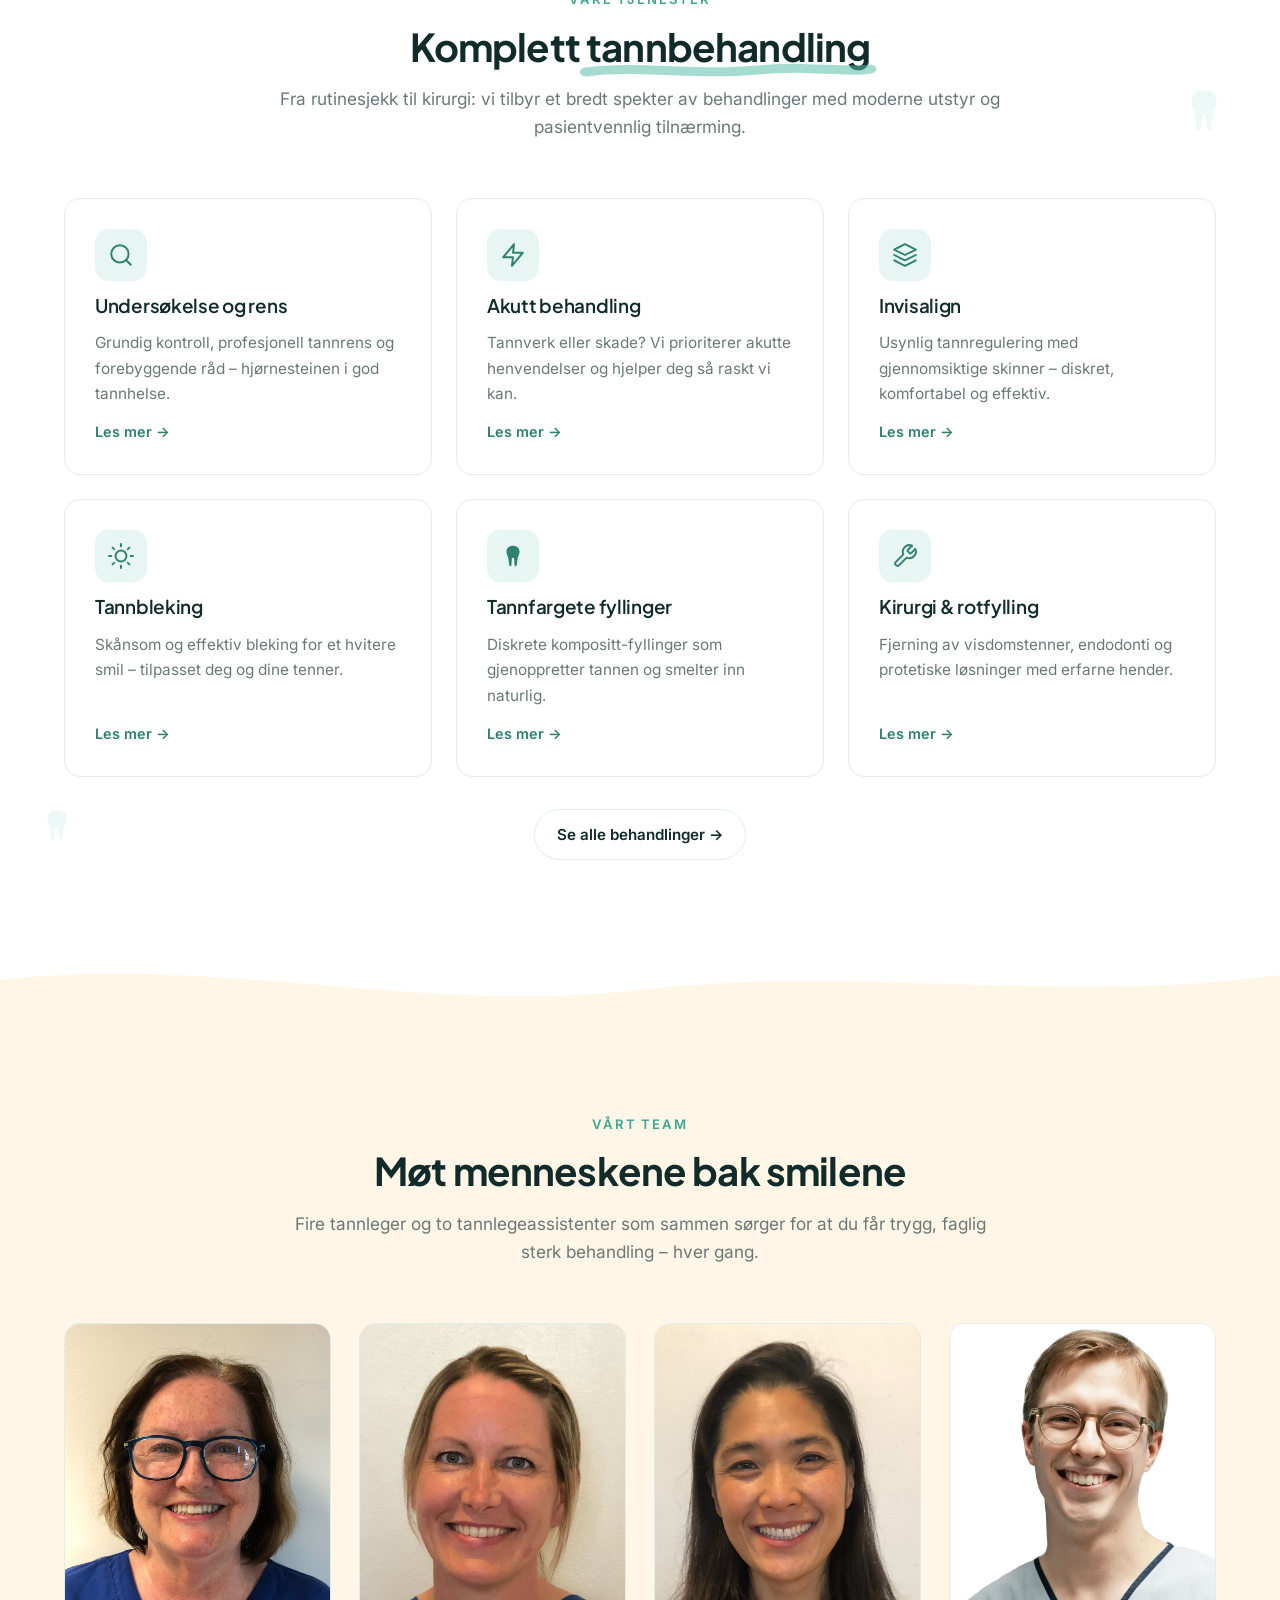
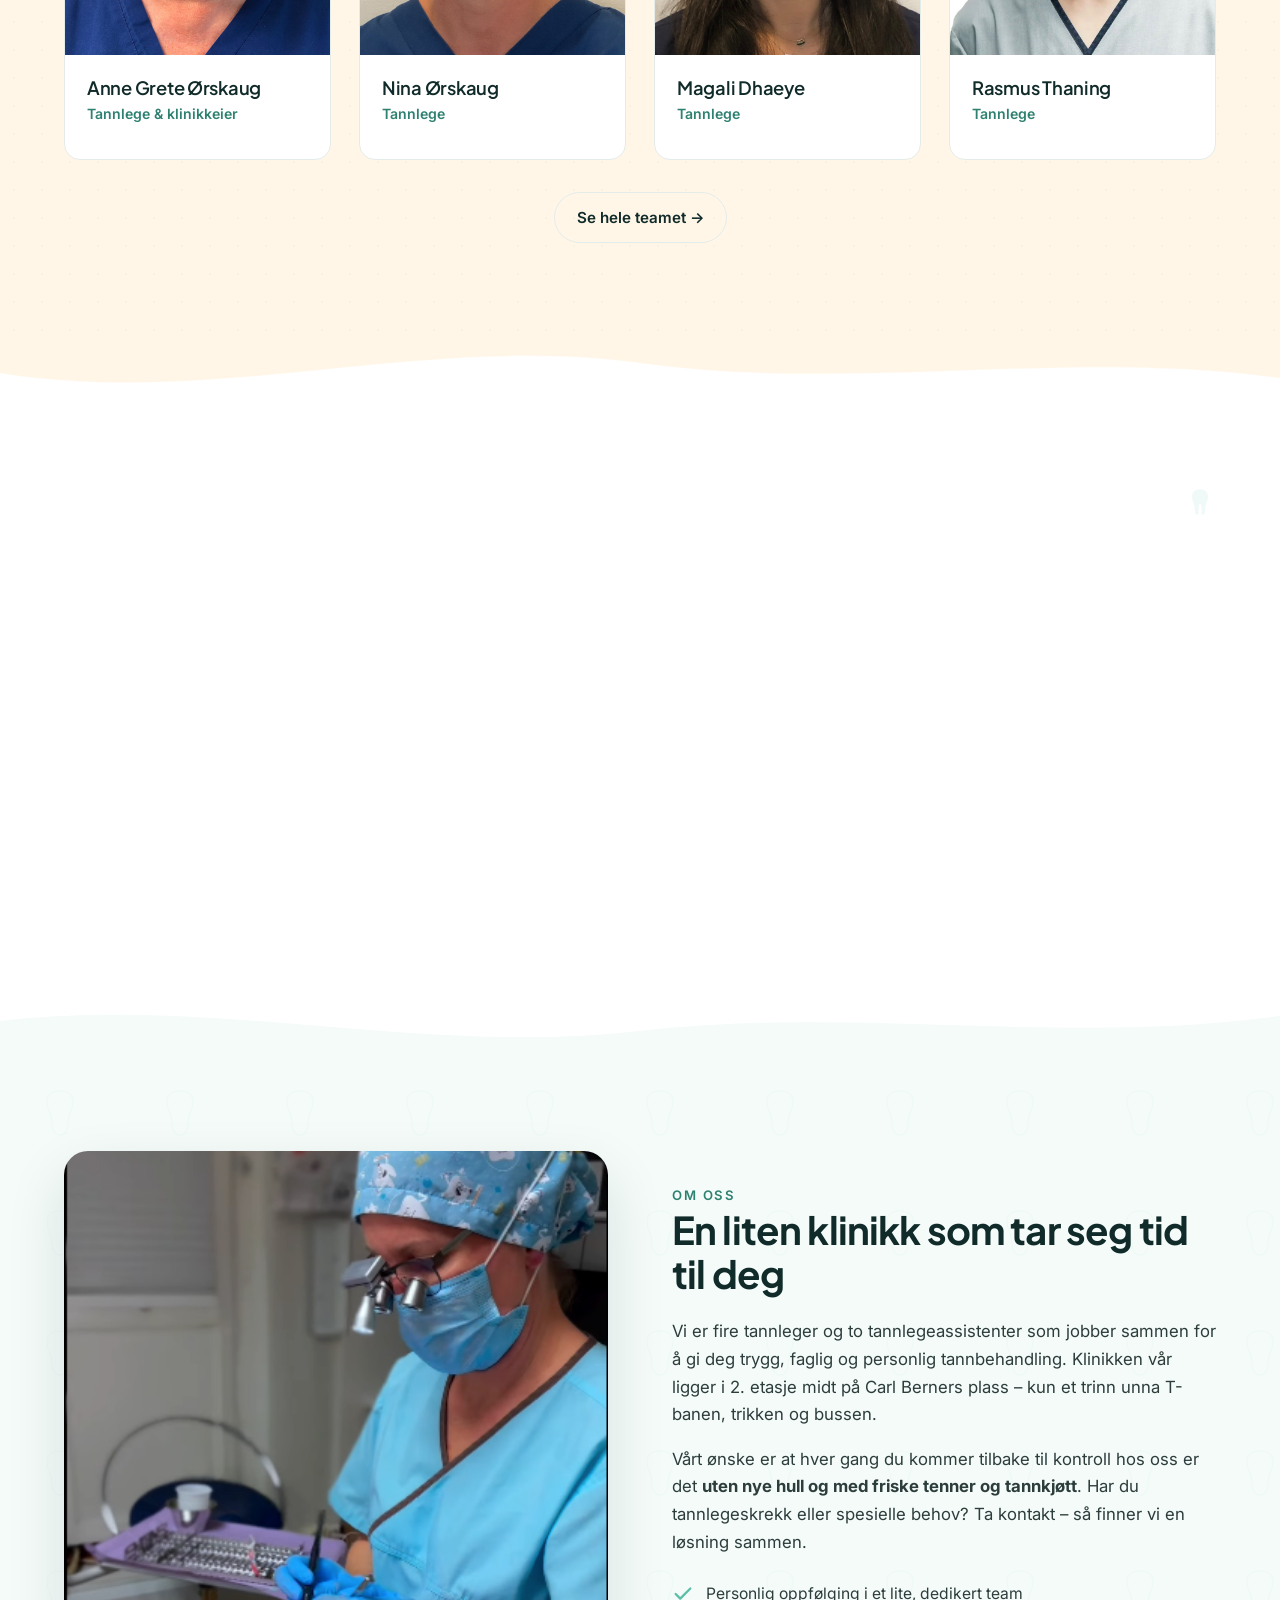
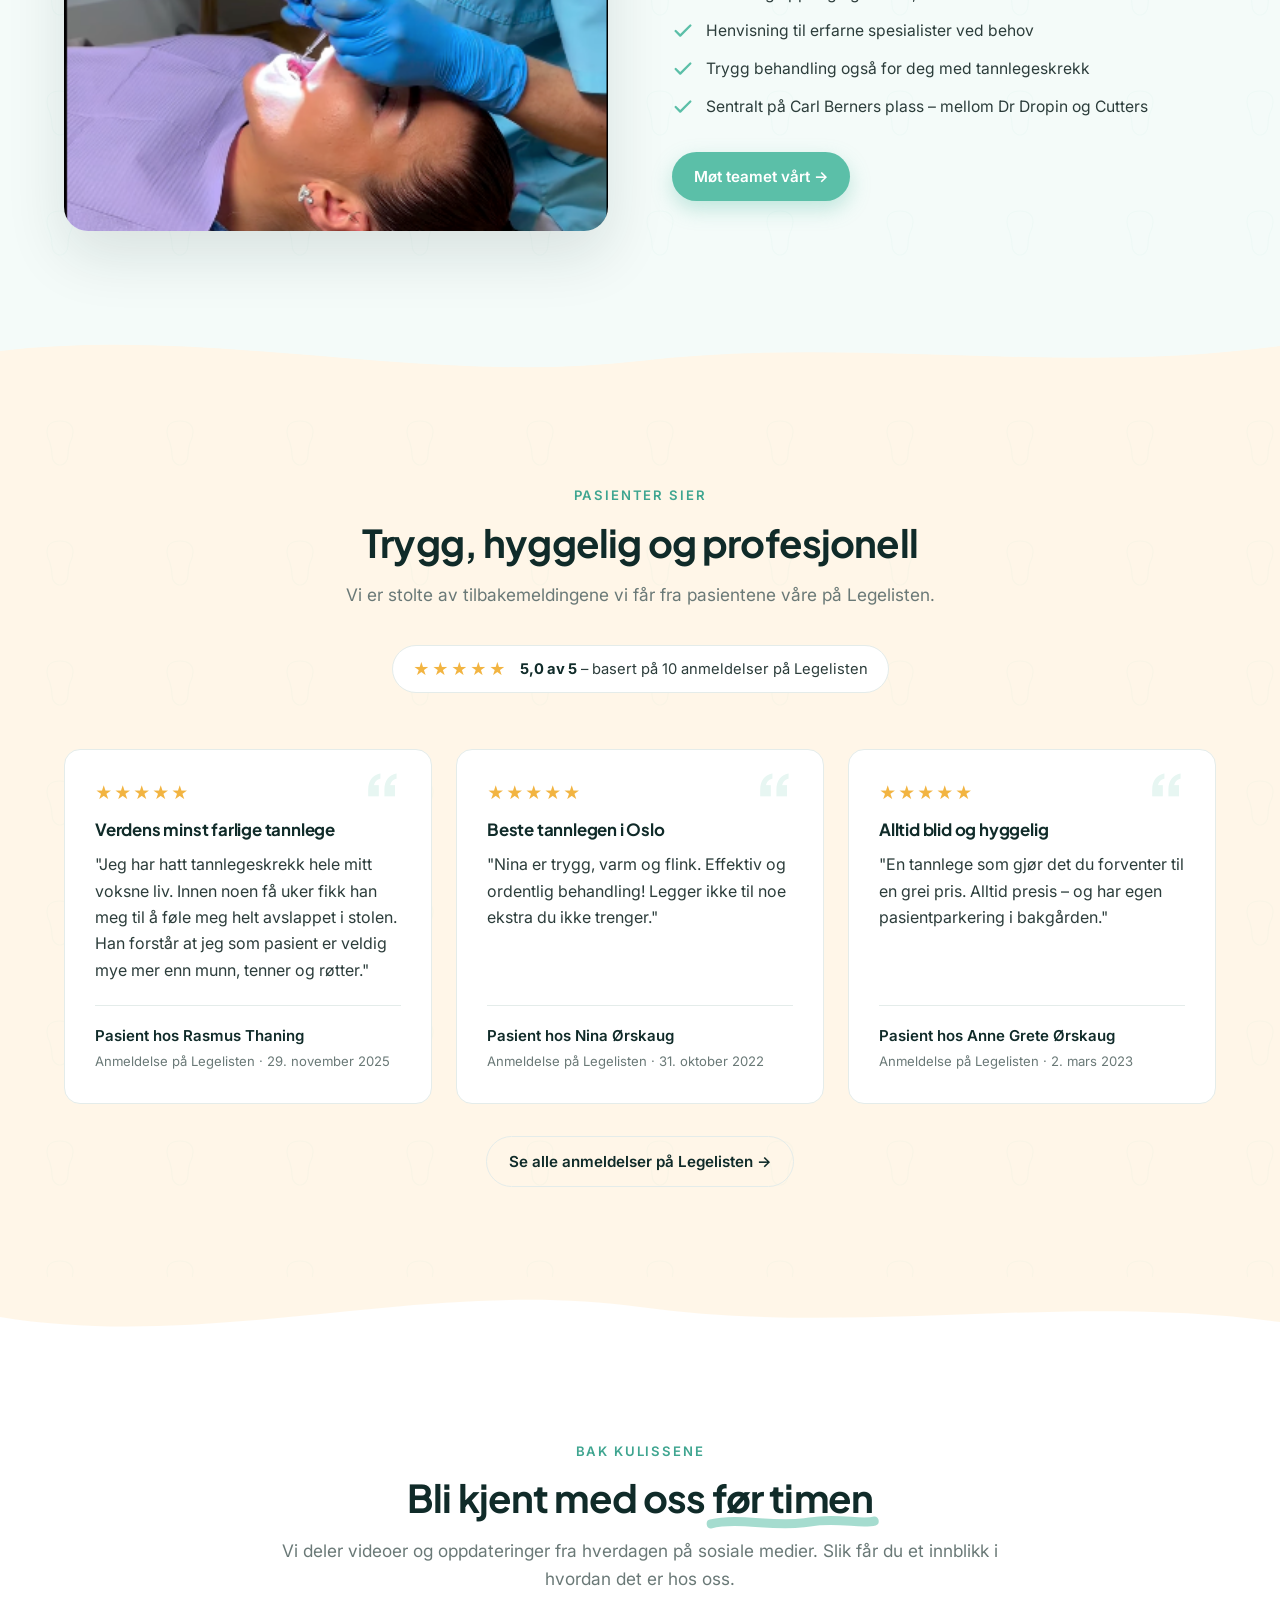
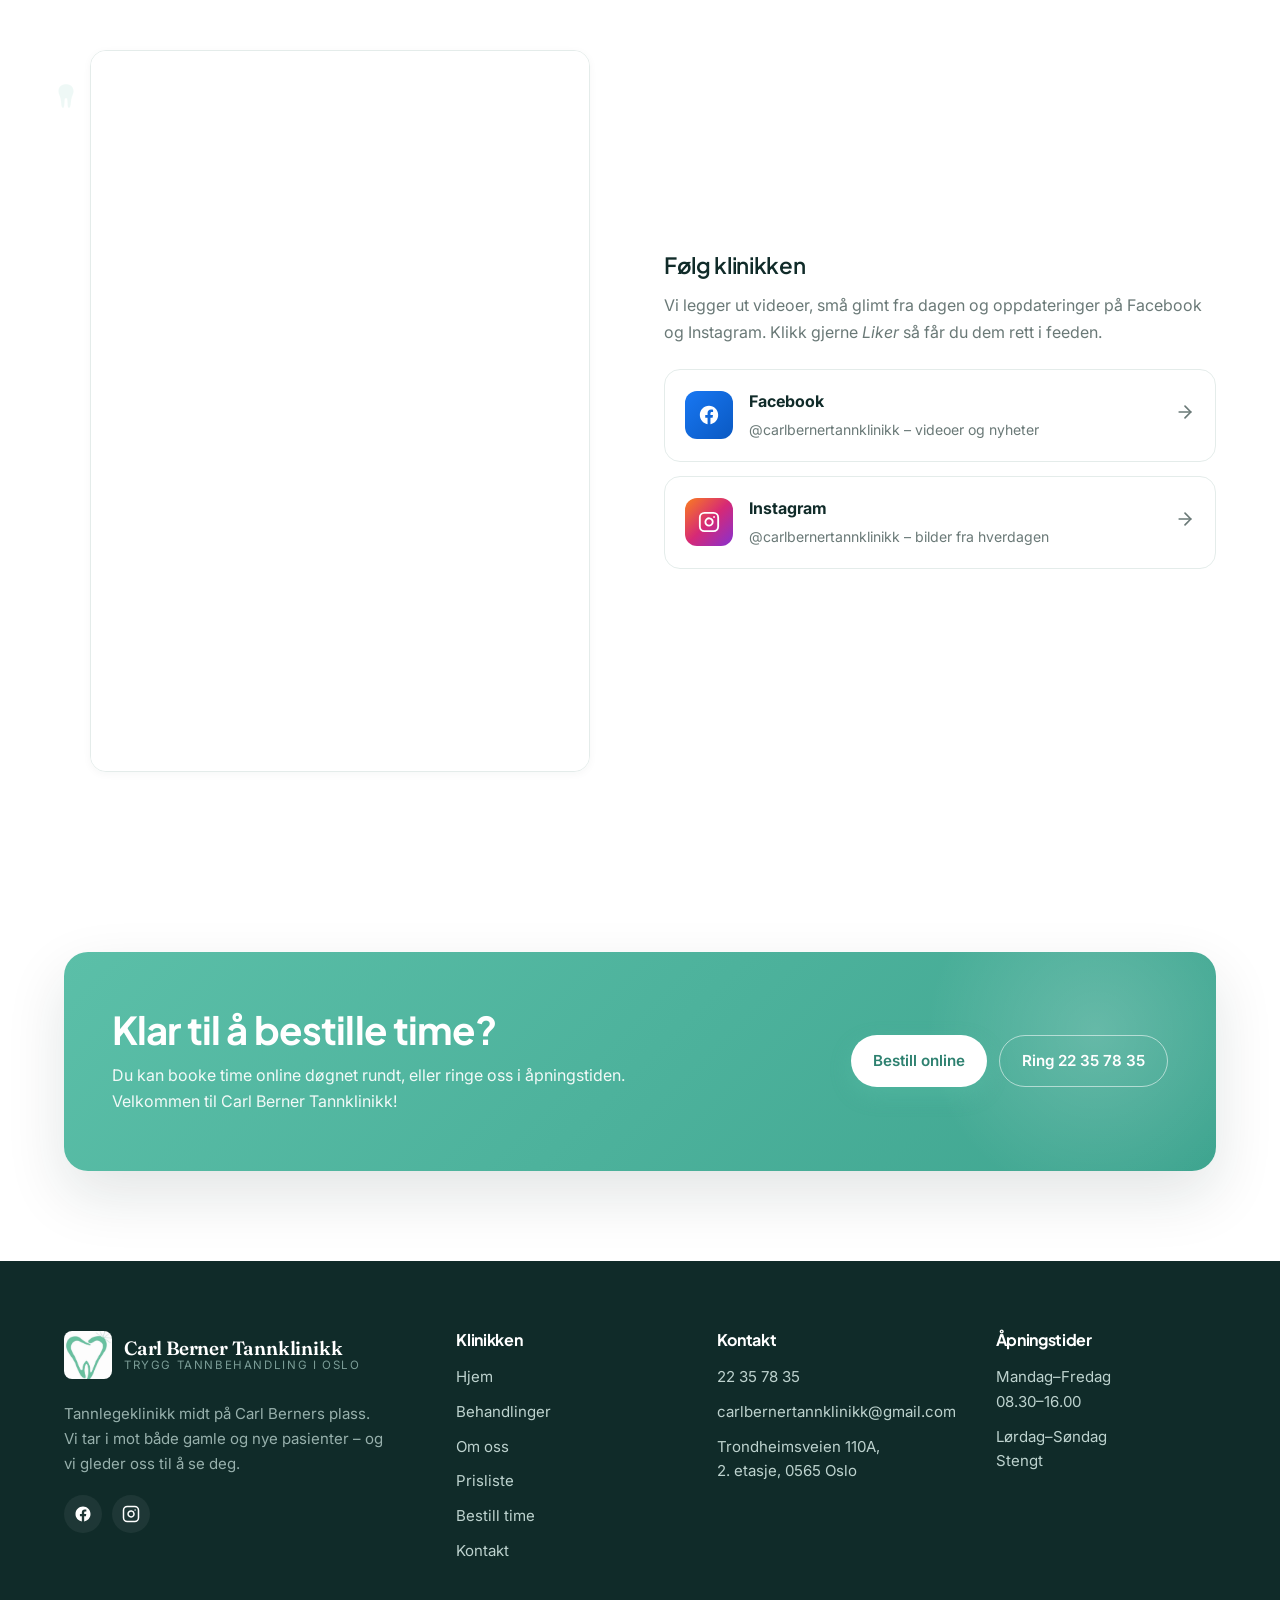
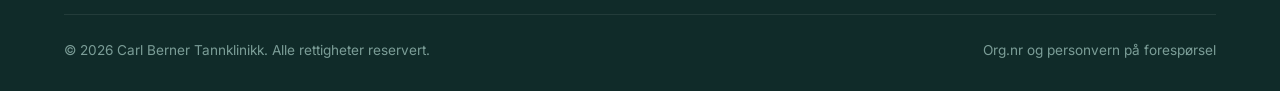
==== commit 29a66e9f: "Venterom-seksjon, FB-embed og forenklet hero - Ny 'Velkommen inn'-seksjon med bilde av venterommet o" ====
--- a/index.html
+++ b/index.html
@@ -87,8 +87,7 @@
 
     <div class="container hero-grid">
       <div class="reveal">
-        <h1>Et trygt sted for <em>tennene dine</em> – midt i nabolaget</h1>
-        <p class="lead">Vi er en liten, dedikert tannklinikk i 2. etasje på Carl Berners plass. Hos oss møter du de samme menneskene hver gang – og vi tar oss tid til å gjøre besøket så godt som mulig.</p>
+        <h1>Din tannlege på <span class="marker">Carl Berner<svg viewBox="0 0 200 18" preserveAspectRatio="none" xmlns="http://www.w3.org/2000/svg"><path d="M3,11 C 38,4 80,15 120,9 C 155,4 180,12 197,8" /></svg></span></h1>
 
         <div class="hero-actions">
           <a class="btn btn-primary" href="bestill-time.html">
@@ -119,16 +118,11 @@
 
       <div class="hero-visual reveal">
         <img src="images/clinic-treatment.jpg" alt="Tannlege i arbeid på Carl Berner Tannklinikk" />
-        <div class="badge-card">
-          <div class="icon">
-            <svg viewBox="0 0 24 24" fill="currentColor"><path d="M12 2.5C8.5 2.5 6 4.5 6 8c0 1.5.4 2.6.9 3.7.5 1.2.9 2.3 1.2 5.3.2 2 .4 4.5 1.5 4.5.9 0 1.1-1.7 1.1-3.1l.3-3.9c0-.5.5-.8 1-.8s1 .3 1 .8l.3 3.9c0 1.4.2 3.1 1.1 3.1 1.1 0 1.3-2.5 1.5-4.5.3-3 .7-4.1 1.2-5.3.5-1.1.9-2.2.9-3.7 0-3.5-2.5-5.5-6-5.5z"/></svg>
-          </div>
-          <div class="text">
-            <b>Velkommen som ny pasient</b>
-            <small>Vi tar gjerne i mot nye pasienter – også deg med tannlegeskrekk.</small>
-          </div>
-        </div>
-      </div>
+      </div>
+    </div>
+
+    <div class="container hero-lead reveal">
+      <p>Vi er en liten, dedikert tannklinikk i 2. etasje på Carl Berners plass. Hos oss møter du de samme menneskene hver gang – og vi tar oss tid til å gjøre besøket så godt som mulig.</p>
     </div>
   </section>
 
@@ -294,8 +288,48 @@
     </style>
   </section>
 
-  <!-- Wave: team (cream) → about (mint-soft) -->
-  <div class="section-wave" style="background:#FFF6E8;"><svg viewBox="0 0 1440 70" preserveAspectRatio="none" xmlns="http://www.w3.org/2000/svg"><path d="M0,40 C240,75 480,0 720,30 C960,60 1200,15 1440,45 L1440,70 L0,70 Z" fill="#F4FBF9"/></svg></div>
+  <!-- Wave: team (cream) → atmosphere (white) -->
+  <div class="section-wave" style="background:#FFF6E8;"><svg viewBox="0 0 1440 70" preserveAspectRatio="none" xmlns="http://www.w3.org/2000/svg"><path d="M0,40 C240,75 480,0 720,30 C960,60 1200,15 1440,45 L1440,70 L0,70 Z" fill="#FFFFFF"/></svg></div>
+
+  <!-- Atmosphere – waiting room (white) -->
+  <section class="bg-white" style="position:relative; overflow:hidden;">
+    <span class="float-tooth tooth-anim-pulse" style="top:14%; right:5%; width:32px; opacity:0.10;"><svg viewBox="0 0 24 24" fill="currentColor"><path d="M12 2.5C8.5 2.5 6 4.5 6 8c0 1.5.4 2.6.9 3.7.5 1.2.9 2.3 1.2 5.3.2 2 .4 4.5 1.5 4.5.9 0 1.1-1.7 1.1-3.1l.3-3.9c0-.5.5-.8 1-.8s1 .3 1 .8l.3 3.9c0 1.4.2 3.1 1.1 3.1 1.1 0 1.3-2.5 1.5-4.5.3-3 .7-4.1 1.2-5.3.5-1.1.9-2.2.9-3.7 0-3.5-2.5-5.5-6-5.5z"/></svg></span>
+    <div class="container split">
+      <div class="atmosphere-image reveal">
+        <img src="images/waiting-room.webp" alt="Venterommet på Carl Berner Tannklinikk – rolig og hjemmekoselig innredet" loading="lazy" />
+        <span class="floating-tag">
+          <svg viewBox="0 0 24 24" fill="none" stroke="currentColor" stroke-width="2" stroke-linecap="round" stroke-linejoin="round"><path d="M20.84 4.61a5.5 5.5 0 0 0-7.78 0L12 5.67l-1.06-1.06a5.5 5.5 0 0 0-7.78 7.78l1.06 1.06L12 21.23l7.78-7.78 1.06-1.06a5.5 5.5 0 0 0 0-7.78z"/></svg>
+          Vårt venterom
+        </span>
+      </div>
+      <div class="split-text reveal">
+        <span class="eyebrow" style="color:var(--primary-darker); font-weight:700; letter-spacing:.14em; font-size:.82rem; text-transform:uppercase;">Velkommen inn</span>
+        <h2>Et rolig sted å <span class="marker">vente<svg viewBox="0 0 200 18" preserveAspectRatio="none" xmlns="http://www.w3.org/2000/svg"><path d="M3,11 C 38,4 80,15 120,9 C 155,4 180,12 197,8" /></svg></span></h2>
+        <p>Vi har lagt vekt på at det skal føles trygt og hjemlig allerede fra du kommer inn døra. Bløte stoler, varme farger og en stor naturmuralvegg gjør at venterommet ikke føles som et venterom.</p>
+        <ul class="bullet-list">
+          <li>
+            <svg viewBox="0 0 24 24" fill="none" stroke="currentColor" stroke-width="2.5" stroke-linecap="round" stroke-linejoin="round"><polyline points="20 6 9 17 4 12"/></svg>
+            Komfortabelt og barnevennlig
+          </li>
+          <li>
+            <svg viewBox="0 0 24 24" fill="none" stroke="currentColor" stroke-width="2.5" stroke-linecap="round" stroke-linejoin="round"><polyline points="20 6 9 17 4 12"/></svg>
+            Kaffe og vann mens du venter
+          </li>
+          <li>
+            <svg viewBox="0 0 24 24" fill="none" stroke="currentColor" stroke-width="2.5" stroke-linecap="round" stroke-linejoin="round"><polyline points="20 6 9 17 4 12"/></svg>
+            Universelt utformet – inngang i 2. etasje
+          </li>
+          <li>
+            <svg viewBox="0 0 24 24" fill="none" stroke="currentColor" stroke-width="2.5" stroke-linecap="round" stroke-linejoin="round"><polyline points="20 6 9 17 4 12"/></svg>
+            2 parkeringsplasser i bakgården
+          </li>
+        </ul>
+      </div>
+    </div>
+  </section>
+
+  <!-- Wave: atmosphere (white) → about (mint-soft) -->
+  <div class="section-wave" style="background:#FFFFFF;"><svg viewBox="0 0 1440 70" preserveAspectRatio="none" xmlns="http://www.w3.org/2000/svg"><path d="M0,30 C240,5 480,65 720,40 C960,15 1200,55 1440,25 L1440,70 L0,70 Z" fill="#F4FBF9"/></svg></div>
 
   <!-- About / Split (mint-soft) -->
   <section class="bg-soft" style="position:relative; overflow:hidden;">
@@ -380,8 +414,67 @@
     </div>
   </section>
 
-  <!-- Wave: testimonials (cream) → CTA (white) -->
+  <!-- Wave: testimonials (cream) → social (white) -->
   <div class="section-wave" style="background:#FFF6E8;"><svg viewBox="0 0 1440 70" preserveAspectRatio="none" xmlns="http://www.w3.org/2000/svg"><path d="M0,40 C240,75 480,0 720,30 C960,60 1200,15 1440,45 L1440,70 L0,70 Z" fill="#FFFFFF"/></svg></div>
+
+  <!-- Social / Facebook (white) -->
+  <section class="bg-white" id="folg-oss" style="position:relative; overflow:hidden;">
+    <span class="float-tooth tooth-anim-drift" style="top:30%; left:4%; width:30px; opacity:0.10;"><svg viewBox="0 0 24 24" fill="currentColor"><path d="M12 2.5C8.5 2.5 6 4.5 6 8c0 1.5.4 2.6.9 3.7.5 1.2.9 2.3 1.2 5.3.2 2 .4 4.5 1.5 4.5.9 0 1.1-1.7 1.1-3.1l.3-3.9c0-.5.5-.8 1-.8s1 .3 1 .8l.3 3.9c0 1.4.2 3.1 1.1 3.1 1.1 0 1.3-2.5 1.5-4.5.3-3 .7-4.1 1.2-5.3.5-1.1.9-2.2.9-3.7 0-3.5-2.5-5.5-6-5.5z"/></svg></span>
+    <div class="container">
+      <div class="section-head reveal">
+        <span class="eyebrow">Bak kulissene</span>
+        <h2>Bli kjent med oss <span class="marker">før timen<svg viewBox="0 0 200 18" preserveAspectRatio="none" xmlns="http://www.w3.org/2000/svg"><path d="M3,11 C 38,4 80,15 120,9 C 155,4 180,12 197,8" /></svg></span></h2>
+        <p>Vi deler videoer og oppdateringer fra hverdagen på sosiale medier. Slik får du et innblikk i hvordan det er hos oss.</p>
+      </div>
+
+      <div class="social-grid">
+        <div class="reveal">
+          <div class="fb-embed">
+            <iframe
+              src="https://www.facebook.com/plugins/page.php?href=https%3A%2F%2Fwww.facebook.com%2Fcarlbernertannklinikk&tabs=timeline&width=500&height=720&small_header=true&adapt_container_width=true&hide_cover=false&show_facepile=true"
+              width="500"
+              height="720"
+              style="border:none;overflow:hidden;height:720px;"
+              scrolling="no"
+              frameborder="0"
+              allowfullscreen="true"
+              loading="lazy"
+              allow="autoplay; clipboard-write; encrypted-media; picture-in-picture; web-share"
+              title="Facebook-feed for Carl Berner Tannklinikk"></iframe>
+          </div>
+        </div>
+
+        <div class="reveal">
+          <h3 style="font-size:1.4rem; margin-bottom:14px;">Følg klinikken</h3>
+          <p style="color:var(--muted); margin-bottom:24px;">Vi legger ut videoer, små glimt fra dagen og oppdateringer på Facebook og Instagram. Klikk gjerne <em>Liker</em> så får du dem rett i feeden.</p>
+
+          <div class="social-cards">
+            <a href="https://facebook.com/carlbernertannklinikk" target="_blank" rel="noopener" class="social-card">
+              <span class="ico-circle fb">
+                <svg viewBox="0 0 24 24" fill="currentColor"><path d="M22 12.07C22 6.51 17.52 2 12 2S2 6.51 2 12.07c0 5.02 3.66 9.18 8.44 9.93v-7.02H7.9v-2.91h2.54V9.85c0-2.51 1.49-3.89 3.77-3.89 1.09 0 2.24.2 2.24.2v2.47h-1.26c-1.24 0-1.63.78-1.63 1.57v1.88h2.78l-.44 2.91h-2.34V22c4.78-.75 8.44-4.91 8.44-9.93z"/></svg>
+              </span>
+              <span class="info">
+                <b>Facebook</b>
+                <span>@carlbernertannklinikk – videoer og nyheter</span>
+              </span>
+              <span class="arrow"><svg viewBox="0 0 24 24" width="20" height="20" fill="none" stroke="currentColor" stroke-width="2" stroke-linecap="round" stroke-linejoin="round"><line x1="5" y1="12" x2="19" y2="12"/><polyline points="12 5 19 12 12 19"/></svg></span>
+            </a>
+
+            <a href="https://instagram.com/carlbernertannklinikk" target="_blank" rel="noopener" class="social-card">
+              <span class="ico-circle ig">
+                <svg viewBox="0 0 24 24" fill="none" stroke="currentColor" stroke-width="2" stroke-linecap="round" stroke-linejoin="round"><rect x="2" y="2" width="20" height="20" rx="5" ry="5"/><path d="M16 11.37A4 4 0 1 1 12.63 8 4 4 0 0 1 16 11.37z"/><line x1="17.5" y1="6.5" x2="17.51" y2="6.5"/></svg>
+              </span>
+              <span class="info">
+                <b>Instagram</b>
+                <span>@carlbernertannklinikk – bilder fra hverdagen</span>
+              </span>
+              <span class="arrow"><svg viewBox="0 0 24 24" width="20" height="20" fill="none" stroke="currentColor" stroke-width="2" stroke-linecap="round" stroke-linejoin="round"><line x1="5" y1="12" x2="19" y2="12"/><polyline points="12 5 19 12 12 19"/></svg></span>
+            </a>
+          </div>
+        </div>
+      </div>
+    </div>
+  </section>
 
   <!-- CTA Banner -->
   <section class="bg-white">
--- a/css/style.css
+++ b/css/style.css
@@ -335,6 +335,38 @@
   flex-shrink: 0;
 }
 
+.hero-lead {
+  margin-top: 70px;
+  text-align: center;
+  max-width: 720px;
+  position: relative;
+  z-index: 2;
+}
+.hero-lead p {
+  font-size: 1.18rem;
+  line-height: 1.65;
+  color: var(--text);
+  margin: 0;
+}
+.hero-lead p::before,
+.hero-lead p::after {
+  content: "";
+  display: block;
+  width: 40px;
+  height: 2px;
+  background: var(--primary);
+  opacity: 0.5;
+  margin: 0 auto 24px;
+  border-radius: 2px;
+}
+.hero-lead p::after {
+  margin: 24px auto 0;
+}
+@media (max-width: 700px) {
+  .hero-lead { margin-top: 40px; }
+  .hero-lead p { font-size: 1.05rem; }
+}
+
 .hero-visual {
   position: relative;
   aspect-ratio: 4 / 5;
@@ -1313,6 +1345,122 @@
   50% { opacity: 0.7; transform: scale(1.15); }
 }
 
+/* ---------- Atmosphere / waiting room split ---------- */
+.atmosphere-image {
+  border-radius: var(--radius-lg);
+  overflow: hidden;
+  box-shadow: var(--shadow-lg);
+  position: relative;
+  aspect-ratio: 4/3;
+}
+.atmosphere-image img {
+  width: 100%;
+  height: 100%;
+  object-fit: cover;
+  transition: transform 1.2s ease;
+}
+.atmosphere-image:hover img { transform: scale(1.04); }
+.atmosphere-image::after {
+  content: "";
+  position: absolute;
+  inset: 0;
+  pointer-events: none;
+  background: linear-gradient(180deg, transparent 60%, rgba(16,43,41,0.18));
+}
+.atmosphere-image .floating-tag {
+  position: absolute;
+  bottom: 20px; left: 20px;
+  background: rgba(255,255,255,0.95);
+  backdrop-filter: blur(8px);
+  padding: 10px 16px;
+  border-radius: 12px;
+  font-size: .88rem;
+  font-weight: 600;
+  color: var(--ink);
+  box-shadow: var(--shadow-sm);
+  display: flex;
+  align-items: center;
+  gap: 8px;
+}
+.atmosphere-image .floating-tag svg { width: 16px; height: 16px; color: var(--primary); }
+
+/* ---------- Social / Facebook ---------- */
+.social-grid {
+  display: grid;
+  grid-template-columns: 1fr 1fr;
+  gap: 48px;
+  align-items: center;
+}
+@media (max-width: 900px) { .social-grid { grid-template-columns: 1fr; gap: 32px; } }
+
+.fb-embed {
+  background: var(--surface);
+  border: 1px solid var(--line);
+  border-radius: var(--radius);
+  overflow: hidden;
+  box-shadow: var(--shadow-sm);
+  width: 100%;
+  max-width: 500px;
+  margin: 0 auto;
+  position: relative;
+}
+.fb-embed iframe {
+  width: 100% !important;
+  display: block;
+  border: 0;
+  background: #fff;
+}
+.fb-fallback {
+  padding: 40px 28px;
+  text-align: center;
+  color: var(--muted);
+  font-size: .92rem;
+}
+
+.social-cards {
+  display: grid;
+  gap: 14px;
+  margin-top: 24px;
+}
+.social-card {
+  display: flex;
+  align-items: center;
+  gap: 16px;
+  padding: 18px 20px;
+  border: 1px solid var(--line);
+  border-radius: var(--radius);
+  background: var(--surface);
+  text-decoration: none;
+  color: var(--ink);
+  transition: transform var(--t), box-shadow var(--t), border-color var(--t);
+}
+.social-card:hover {
+  transform: translateY(-3px);
+  border-color: var(--primary-soft);
+  box-shadow: var(--shadow);
+  color: var(--ink);
+}
+.social-card .ico-circle {
+  width: 48px; height: 48px;
+  flex-shrink: 0;
+  border-radius: 12px;
+  display: grid; place-items: center;
+  color: #fff;
+}
+.social-card .ico-circle svg { width: 22px; height: 22px; }
+.social-card .ico-circle.fb { background: linear-gradient(135deg, #1877F2, #0a59c2); }
+.social-card .ico-circle.ig {
+  background: linear-gradient(135deg, #fa7e1e, #d62976 50%, #962fbf 90%);
+}
+.social-card .info b { display: block; font-weight: 700; font-size: 1rem; margin-bottom: 2px; }
+.social-card .info span { color: var(--muted); font-size: .88rem; }
+.social-card .arrow {
+  margin-left: auto;
+  color: var(--muted);
+  transition: transform var(--t), color var(--t);
+}
+.social-card:hover .arrow { transform: translateX(4px); color: var(--primary); }
+
 /* ---------- Booking – native multi-step form ---------- */
 .booking-shell {
   display: grid;
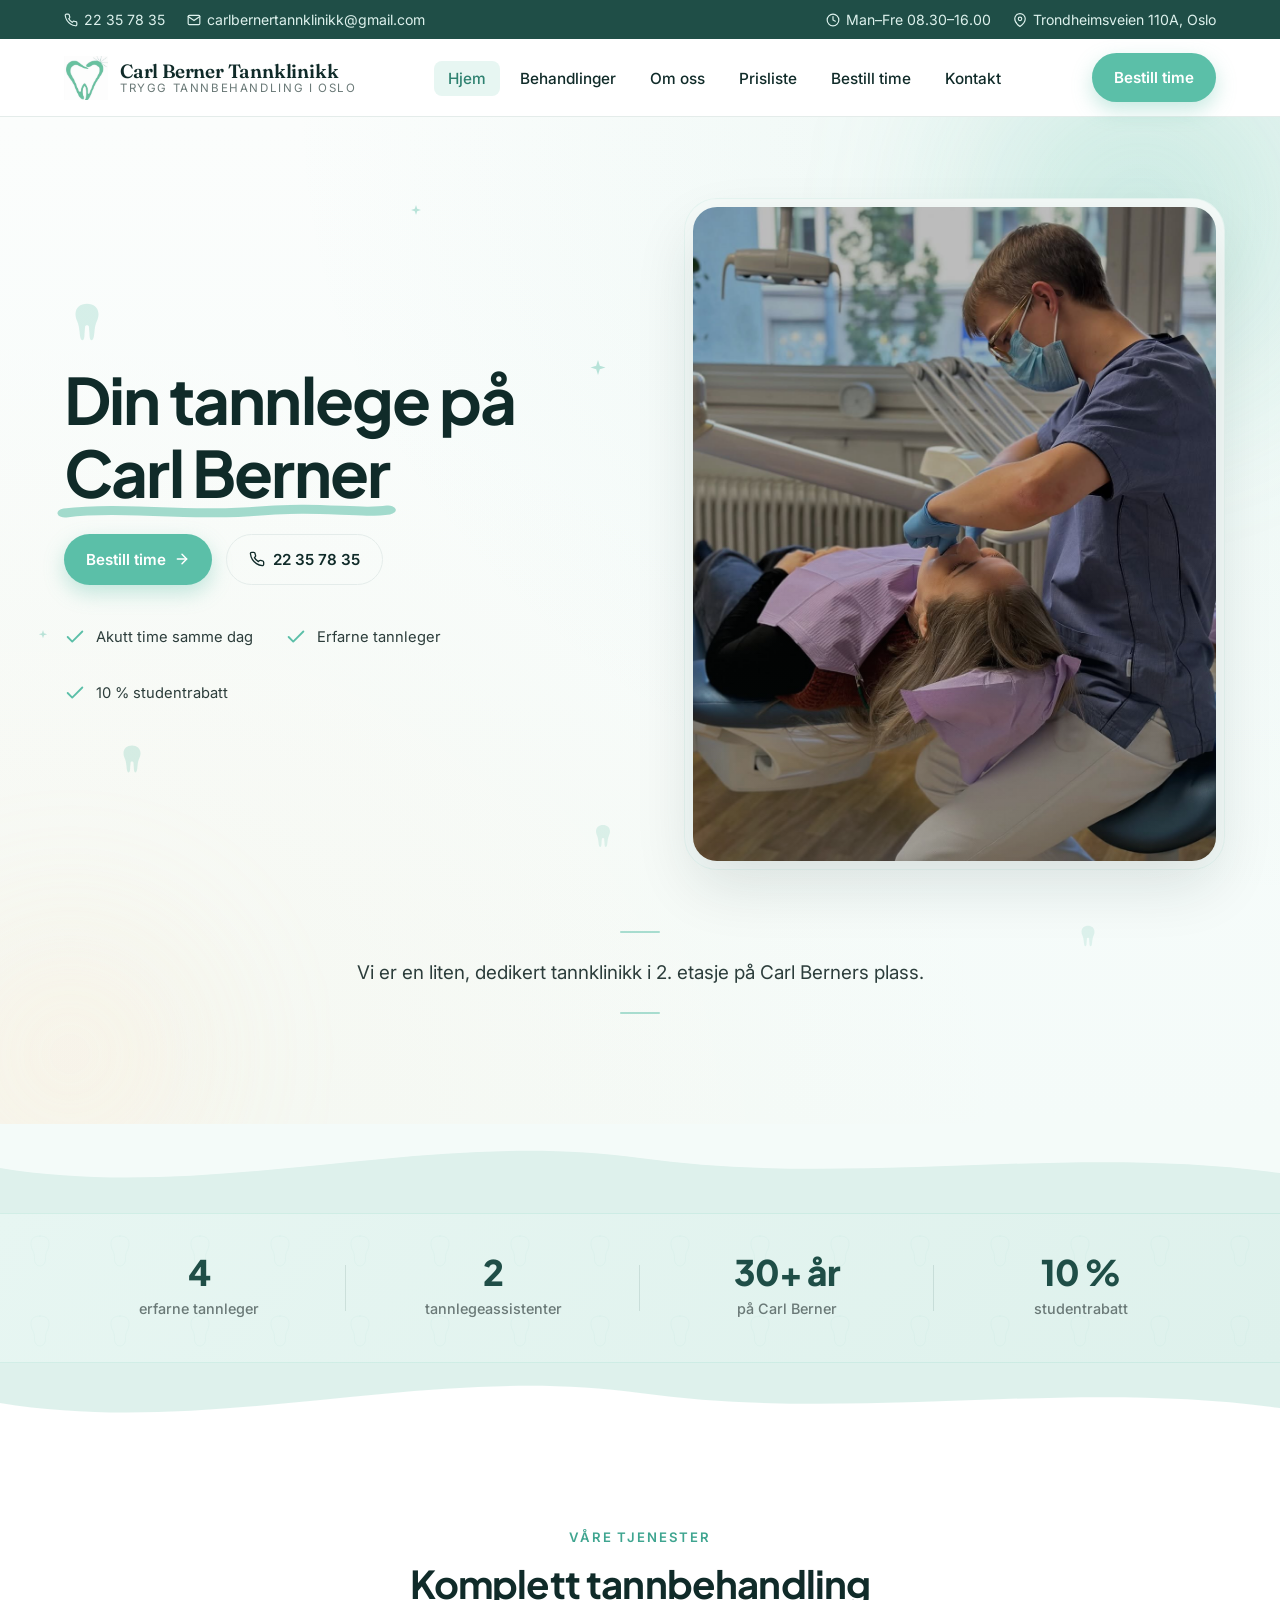
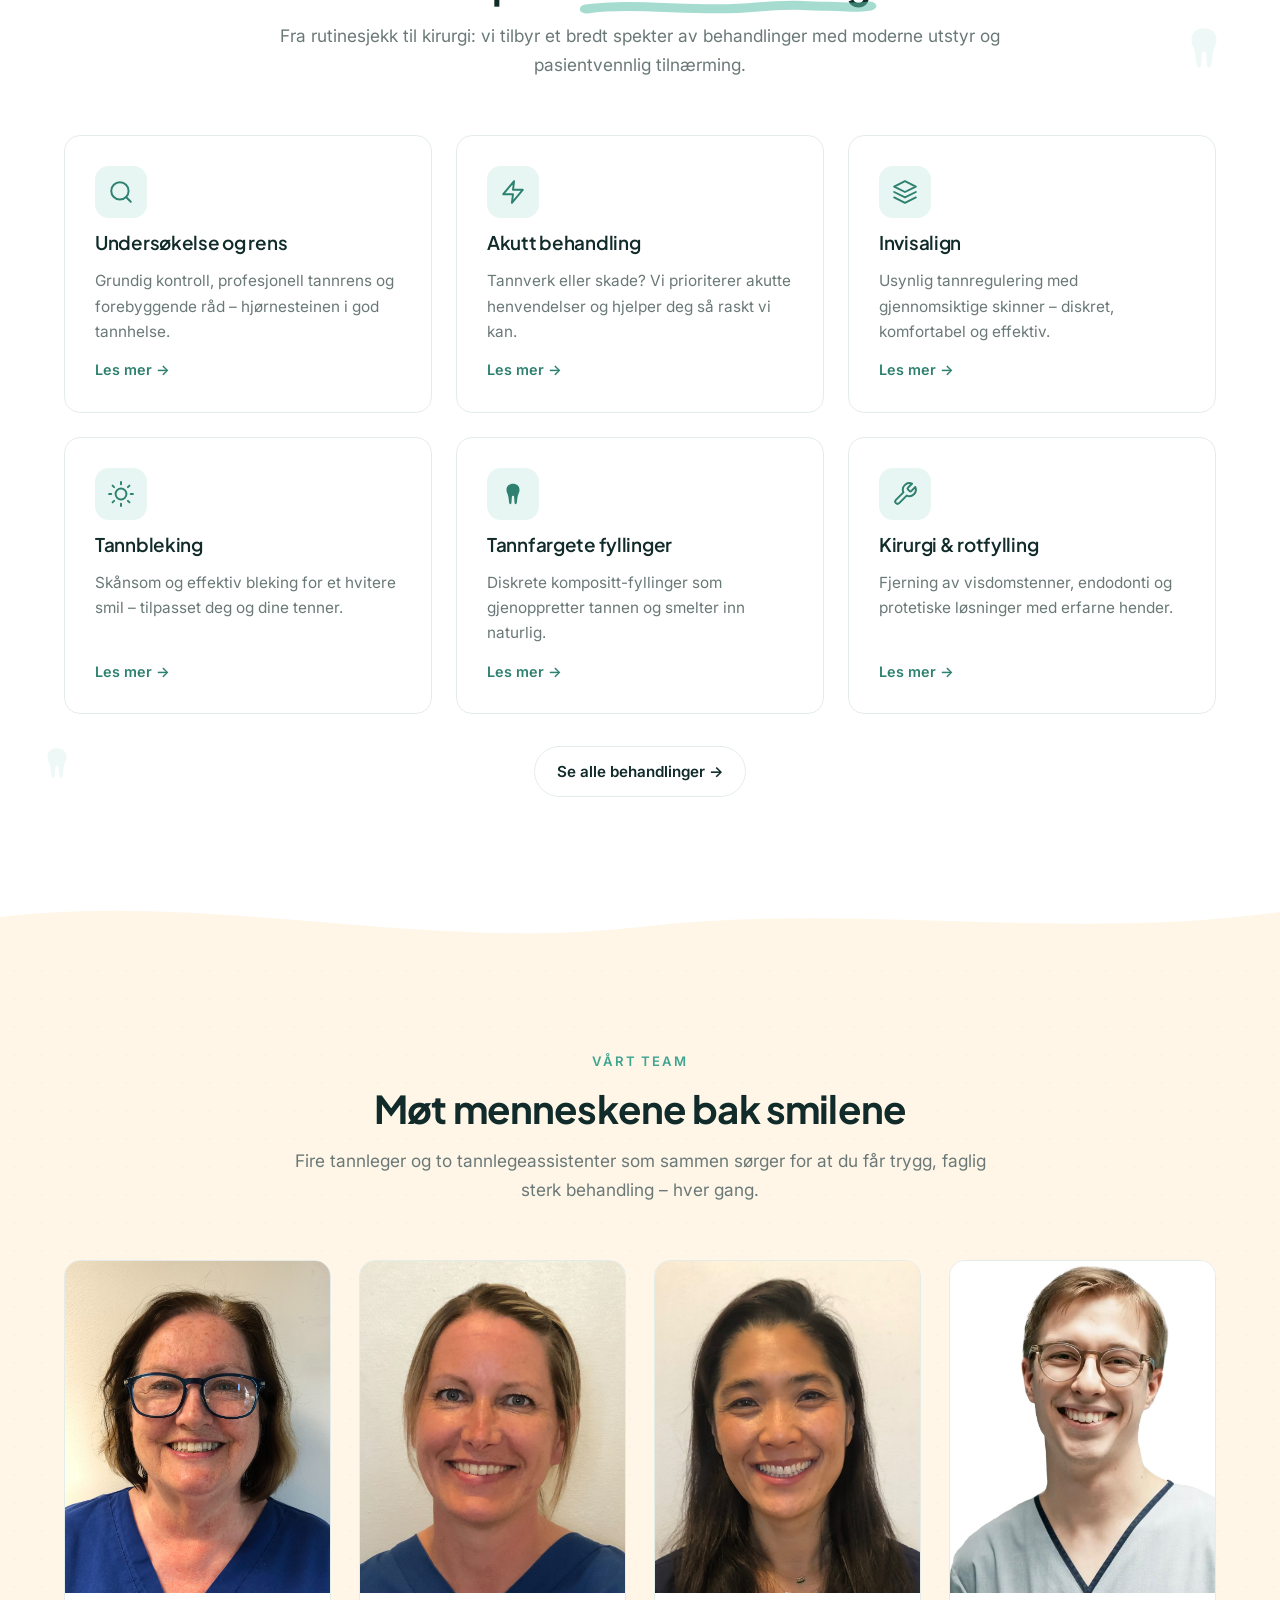
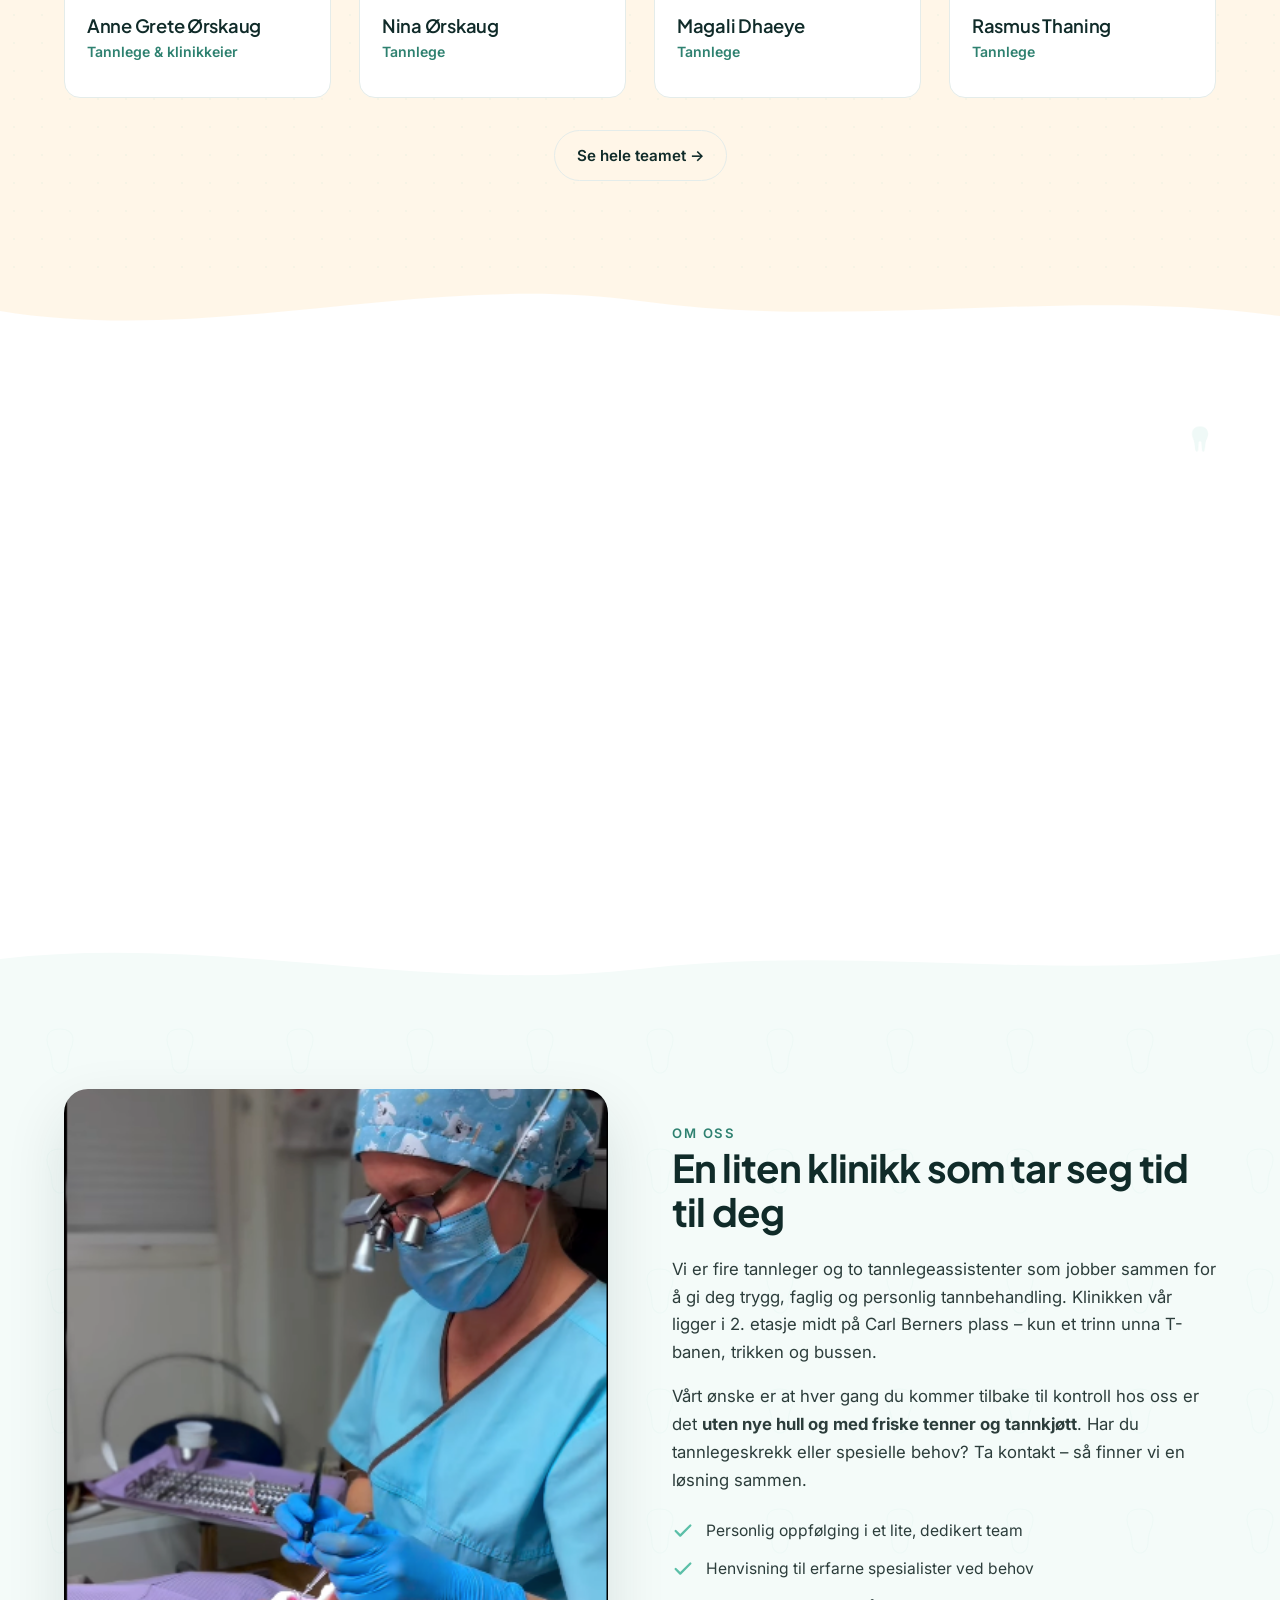
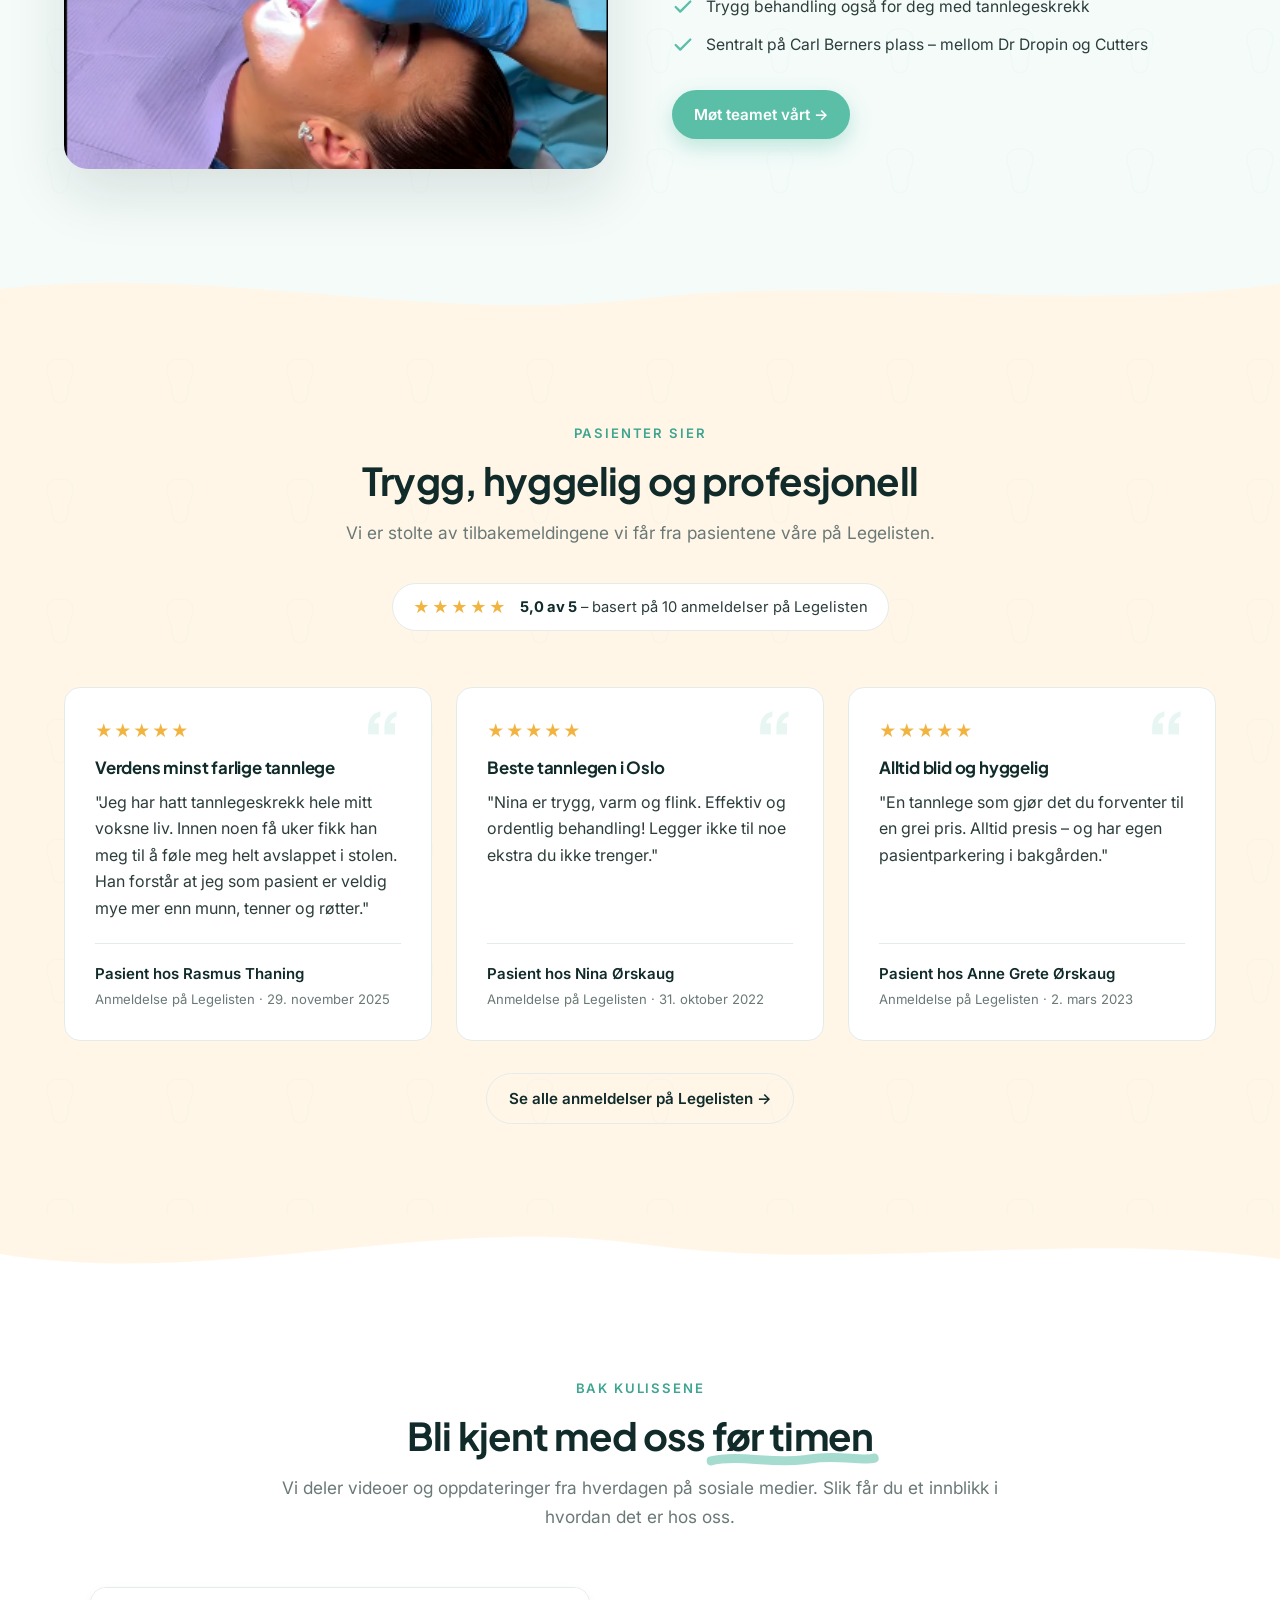
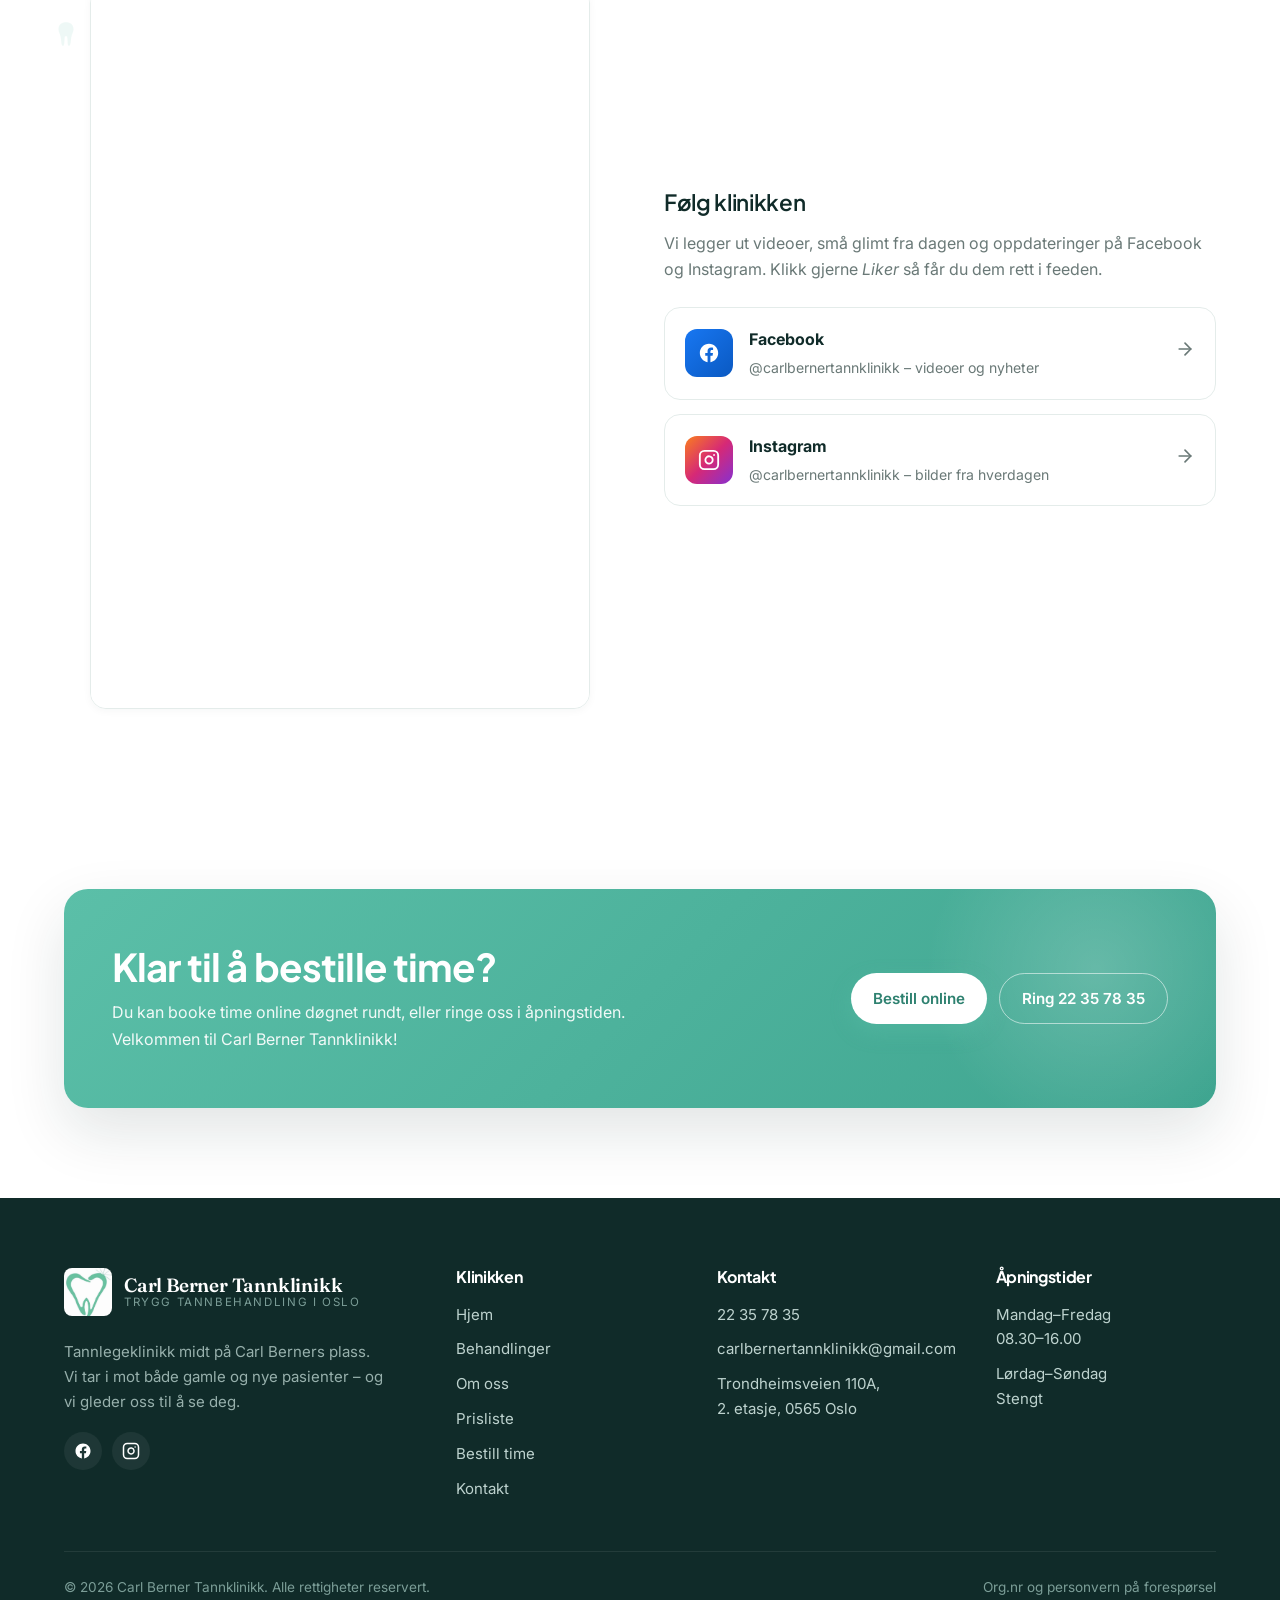
==== commit ceab9912: "Forkort hero-lead Fjernet 'Hos oss møter du de samme menneskene...'-setningen fra hero-lead-blokken " ====
--- a/index.html
+++ b/index.html
@@ -122,7 +122,7 @@
     </div>
 
     <div class="container hero-lead reveal">
-      <p>Vi er en liten, dedikert tannklinikk i 2. etasje på Carl Berners plass. Hos oss møter du de samme menneskene hver gang – og vi tar oss tid til å gjøre besøket så godt som mulig.</p>
+      <p>Vi er en liten, dedikert tannklinikk i 2. etasje på Carl Berners plass.</p>
     </div>
   </section>
 
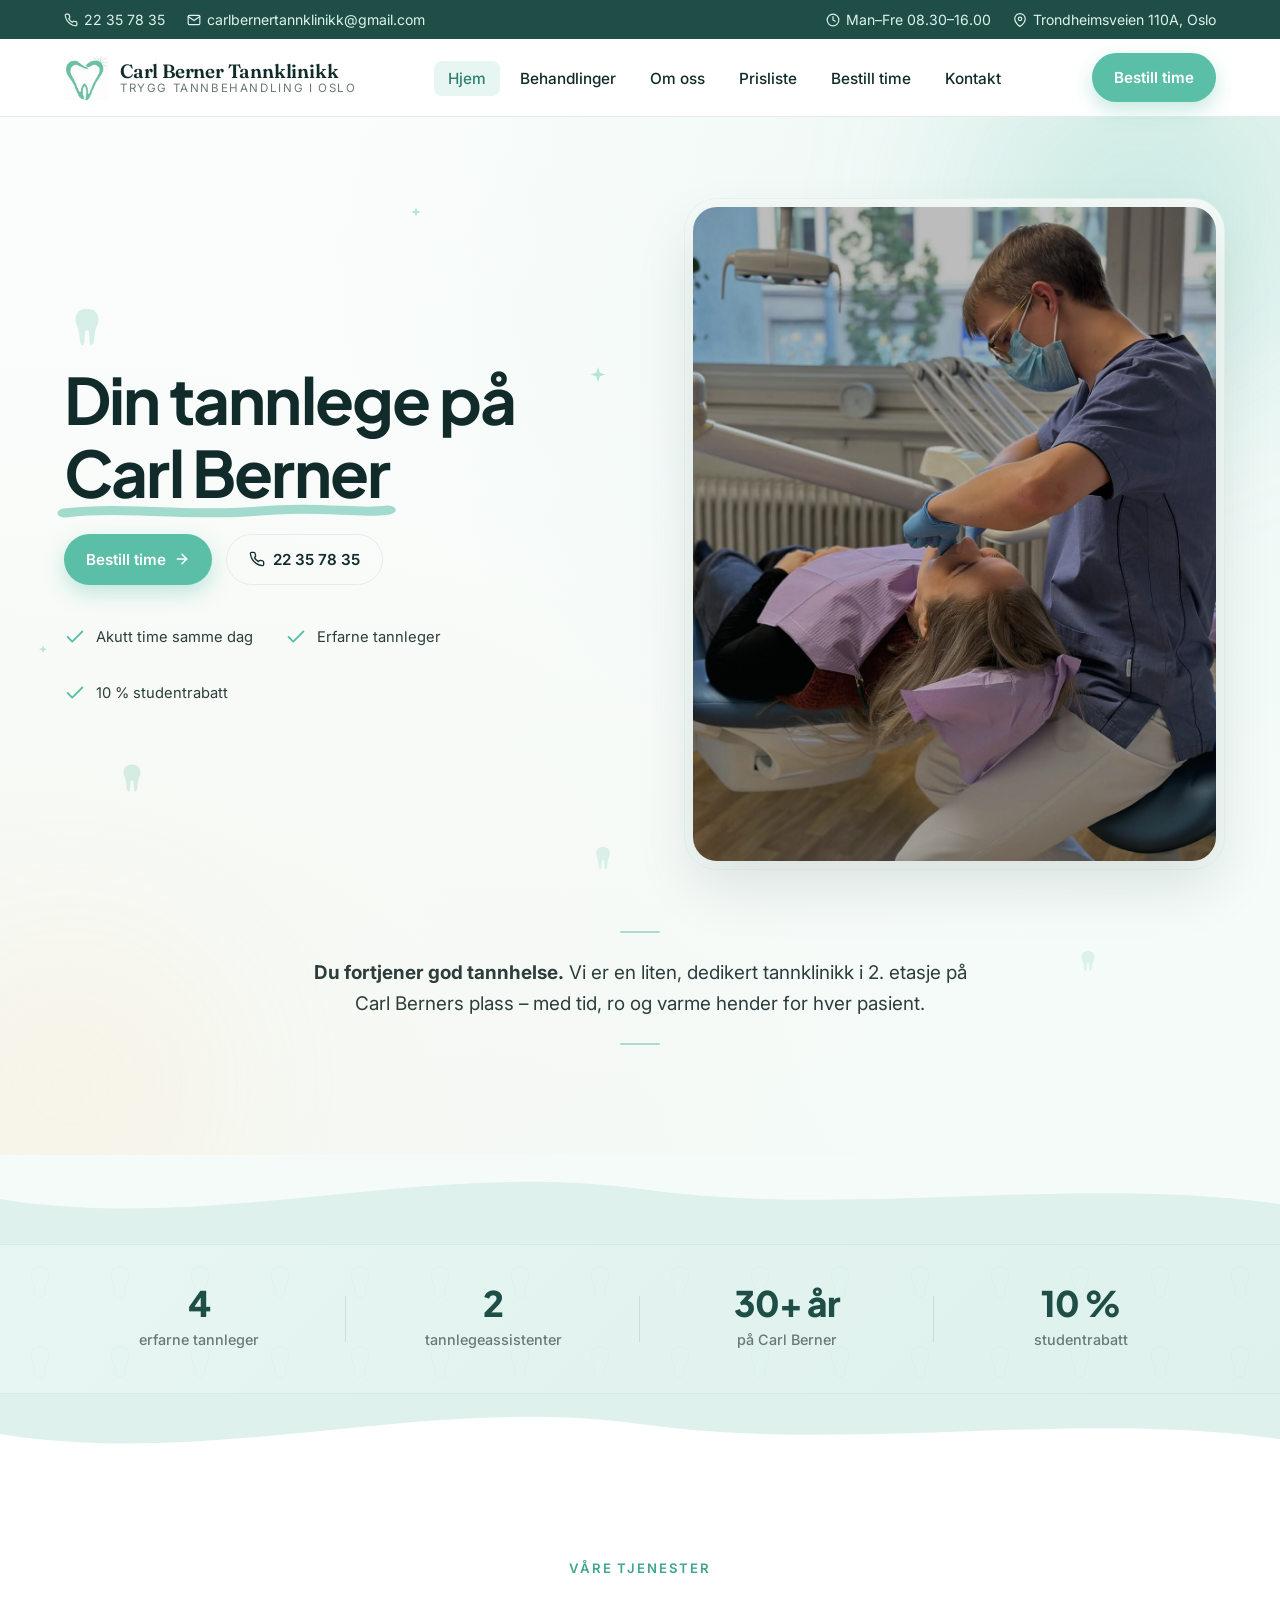
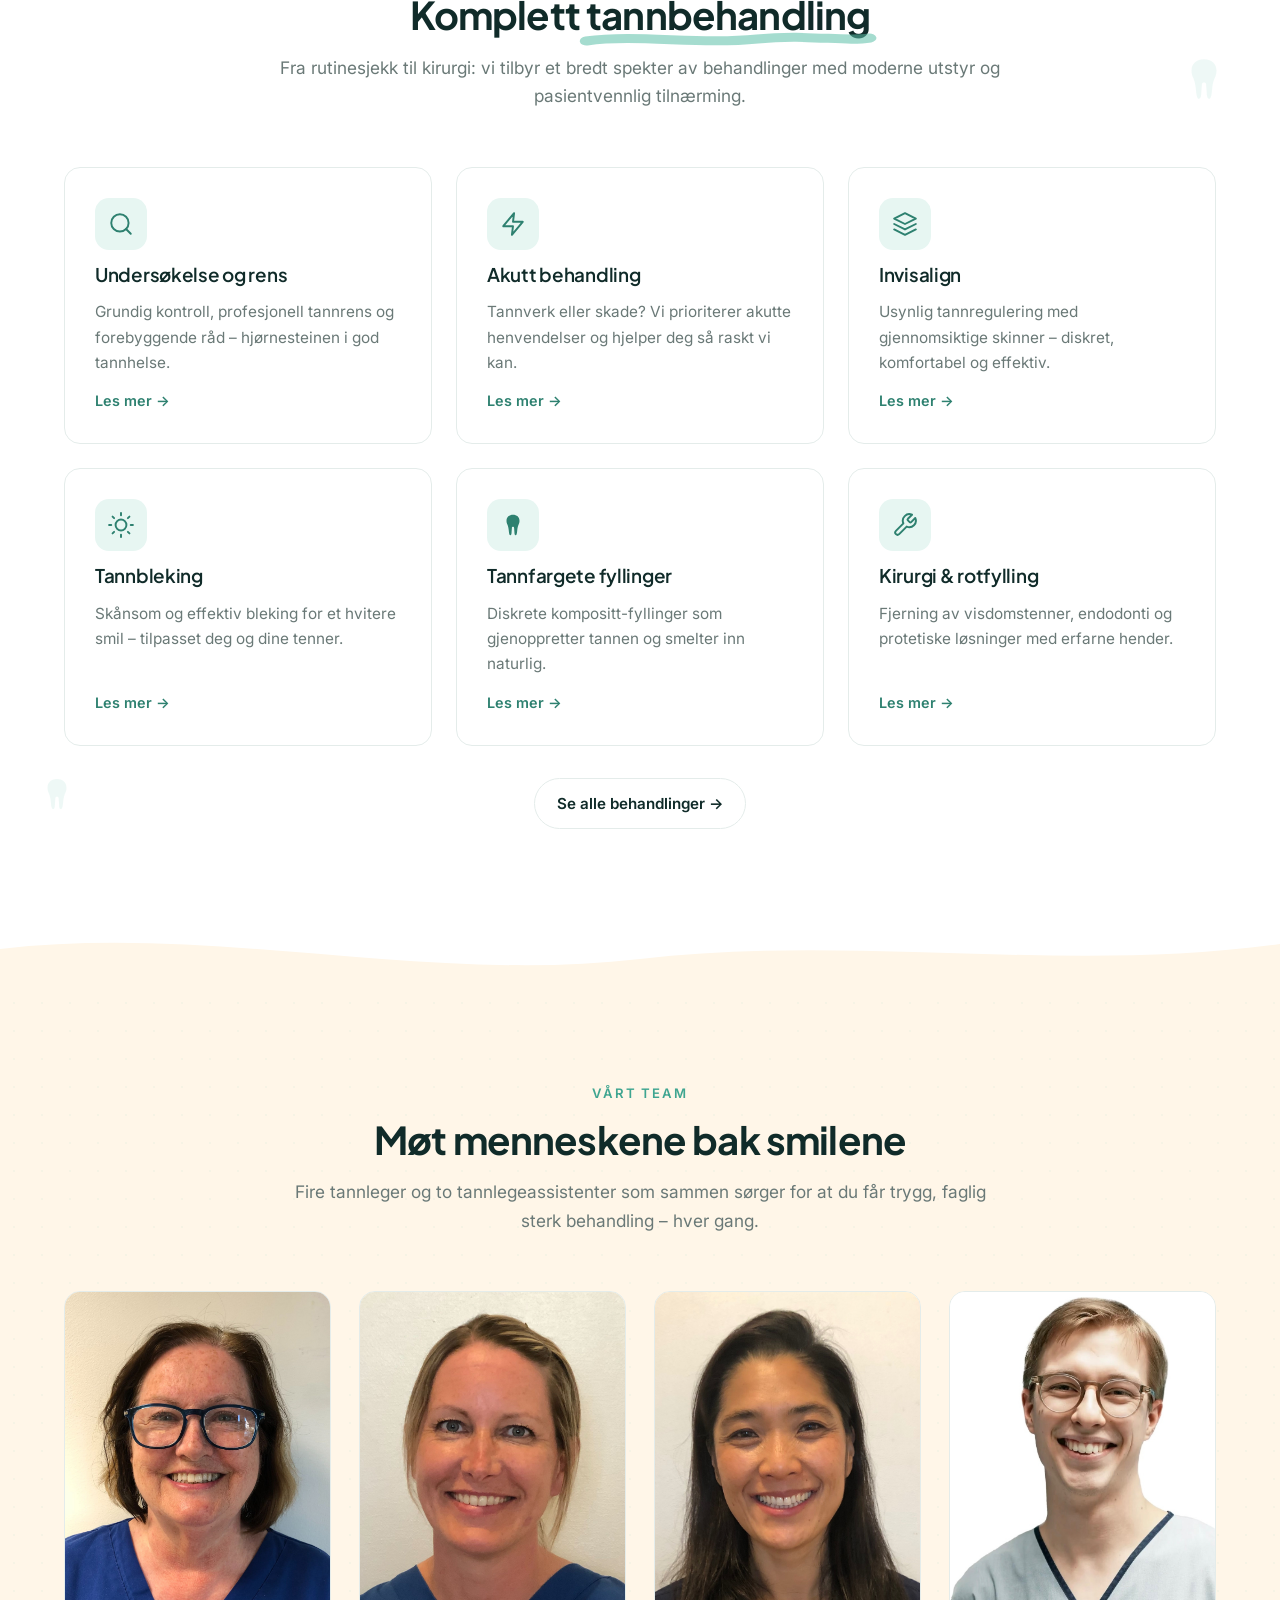
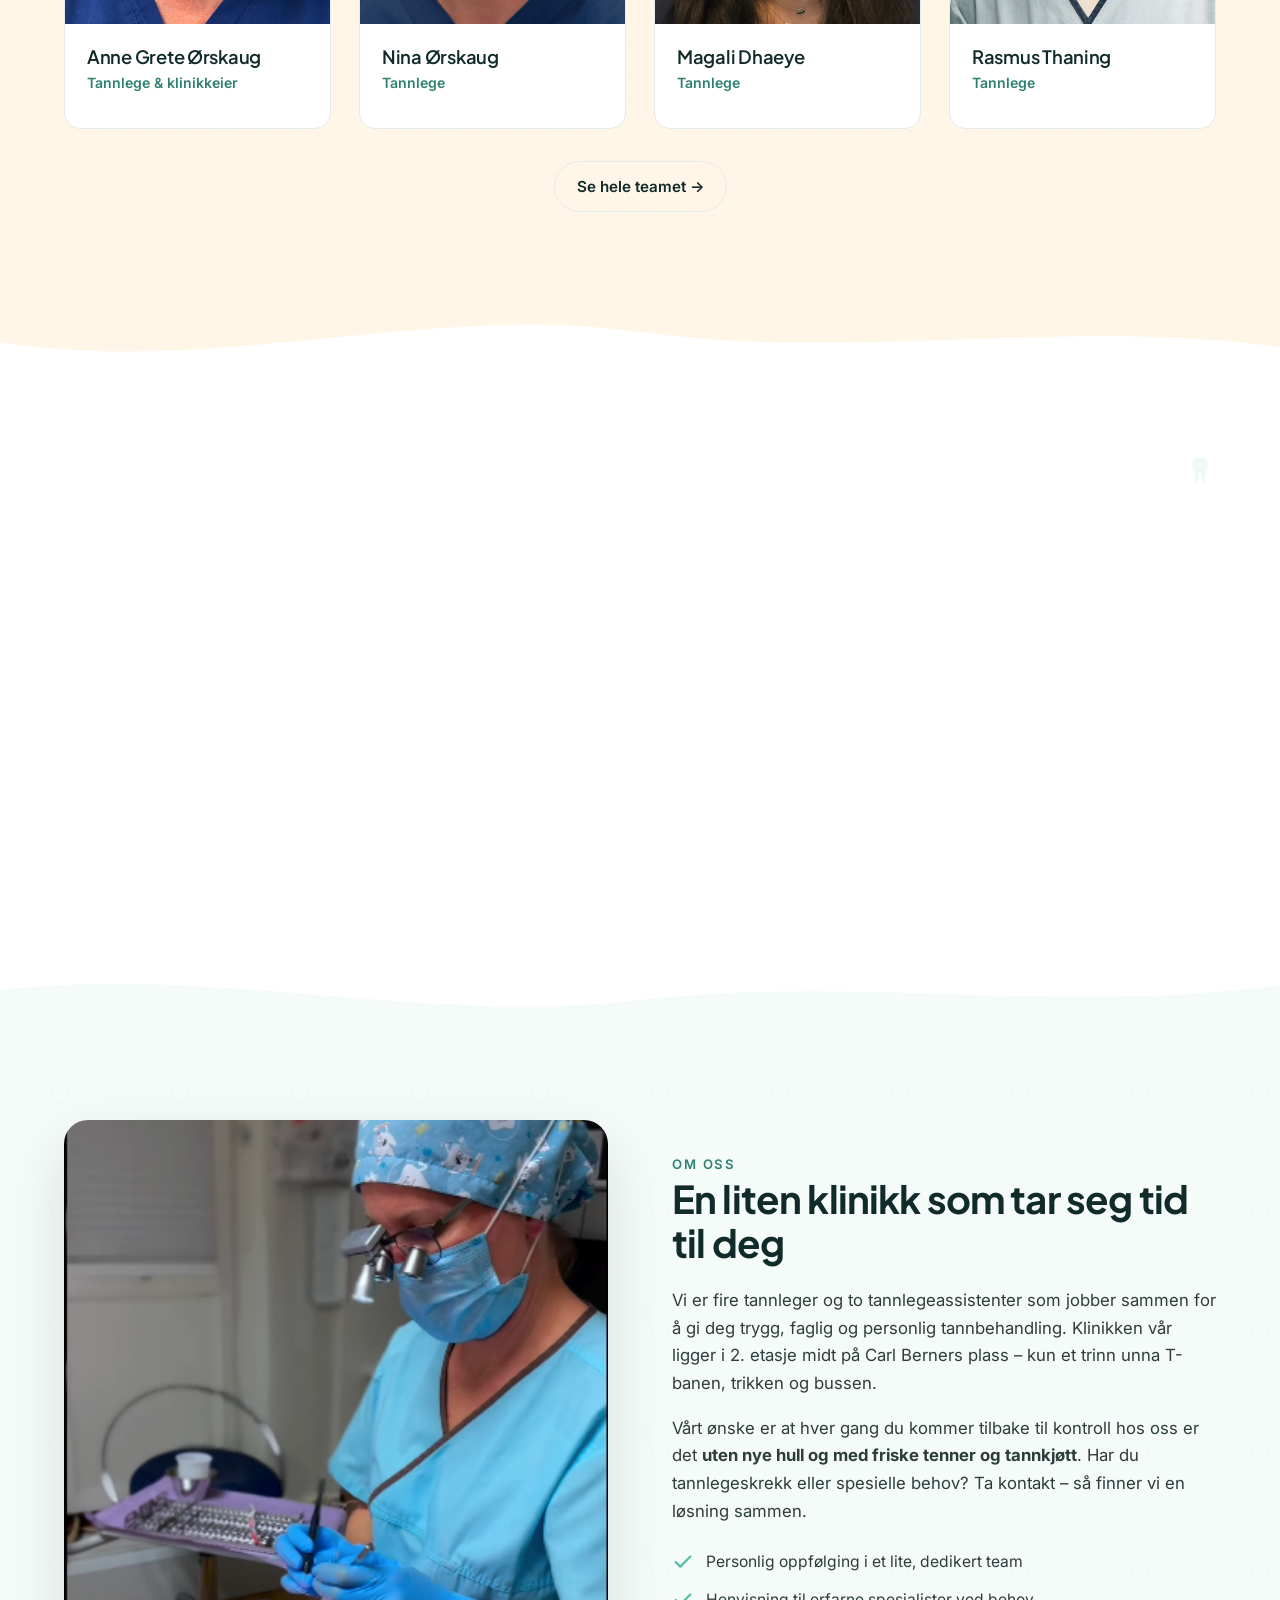
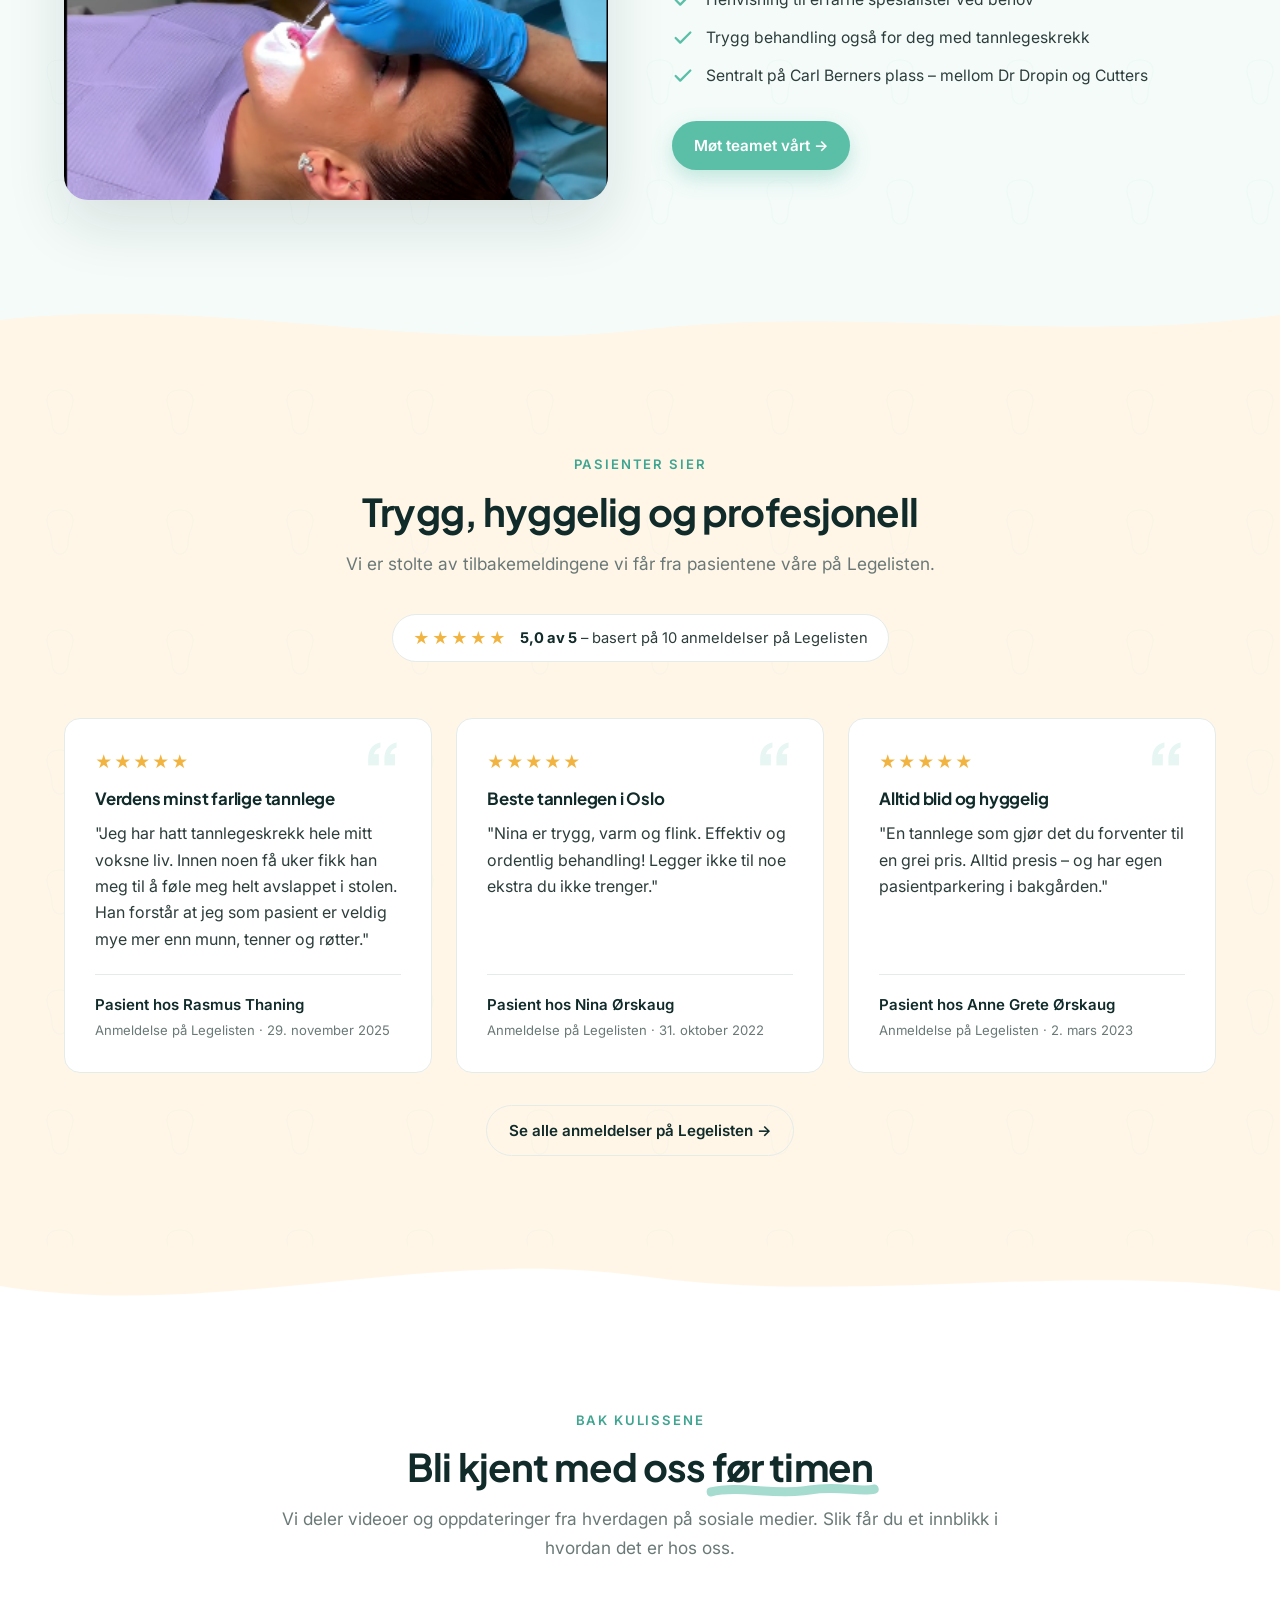
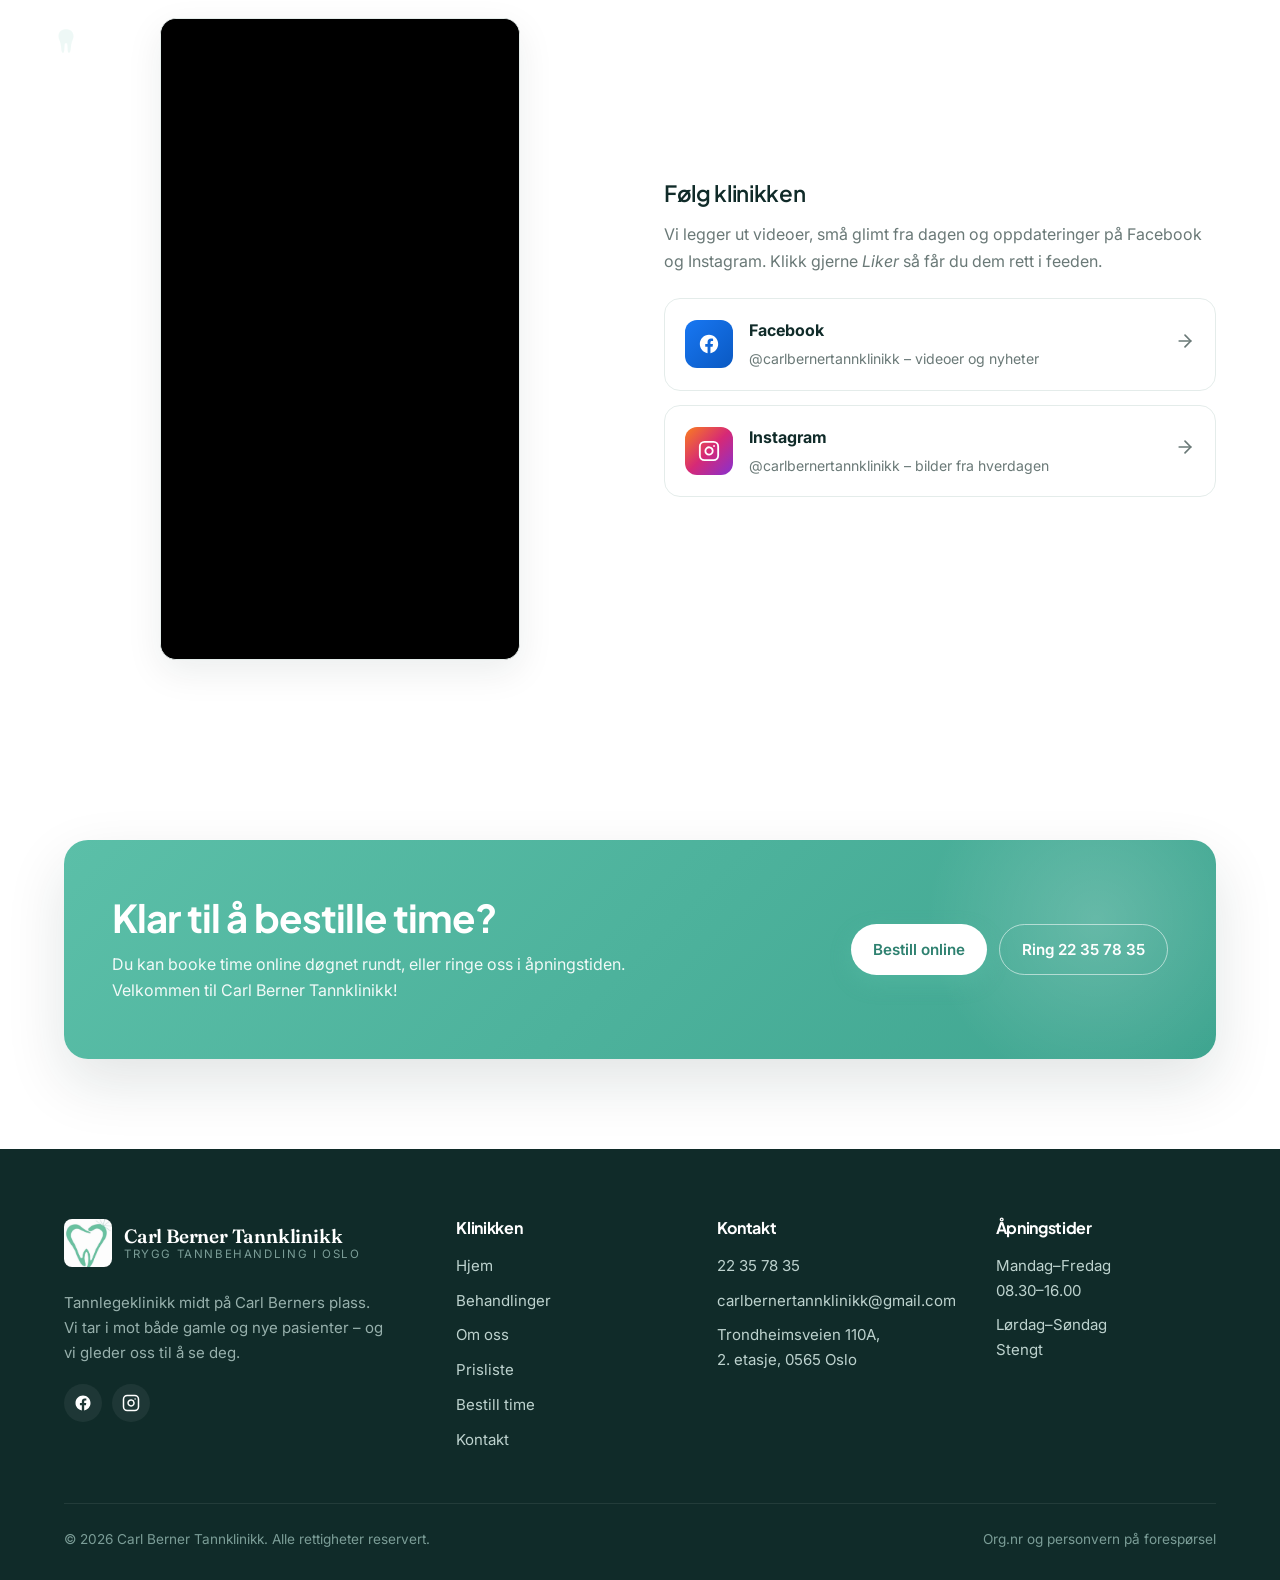
==== commit 9a2058bf: "Hero-lead-tekst og embed klinikkens FB-video - Hero-lead utvidet: 'Du fortjener god tannhelse.' som " ====
--- a/index.html
+++ b/index.html
@@ -122,7 +122,7 @@
     </div>
 
     <div class="container hero-lead reveal">
-      <p>Vi er en liten, dedikert tannklinikk i 2. etasje på Carl Berners plass.</p>
+      <p><strong>Du fortjener god tannhelse.</strong> Vi er en liten, dedikert tannklinikk i 2. etasje på Carl Berners plass – med tid, ro og varme hender for hver pasient.</p>
     </div>
   </section>
 
@@ -429,18 +429,18 @@
 
       <div class="social-grid">
         <div class="reveal">
-          <div class="fb-embed">
+          <div class="fb-embed video-embed">
             <iframe
-              src="https://www.facebook.com/plugins/page.php?href=https%3A%2F%2Fwww.facebook.com%2Fcarlbernertannklinikk&tabs=timeline&width=500&height=720&small_header=true&adapt_container_width=true&hide_cover=false&show_facepile=true"
-              width="500"
-              height="720"
-              style="border:none;overflow:hidden;height:720px;"
+              src="https://www.facebook.com/plugins/video.php?href=https%3A%2F%2Fwww.facebook.com%2Freel%2F898994147884787&show_text=false&width=360&t=0"
+              width="360"
+              height="640"
+              style="border:none;overflow:hidden;"
               scrolling="no"
               frameborder="0"
               allowfullscreen="true"
               loading="lazy"
               allow="autoplay; clipboard-write; encrypted-media; picture-in-picture; web-share"
-              title="Facebook-feed for Carl Berner Tannklinikk"></iframe>
+              title="Video fra Carl Berner Tannklinikk"></iframe>
           </div>
         </div>
 
--- a/css/style.css
+++ b/css/style.css
@@ -1398,7 +1398,7 @@
   border: 1px solid var(--line);
   border-radius: var(--radius);
   overflow: hidden;
-  box-shadow: var(--shadow-sm);
+  box-shadow: var(--shadow);
   width: 100%;
   max-width: 500px;
   margin: 0 auto;
@@ -1408,7 +1408,15 @@
   width: 100% !important;
   display: block;
   border: 0;
-  background: #fff;
+  background: #000;
+}
+.fb-embed.video-embed {
+  max-width: 360px;
+  background: #000;
+}
+.fb-embed.video-embed iframe {
+  height: 640px;
+  aspect-ratio: 9 / 16;
 }
 .fb-fallback {
   padding: 40px 28px;
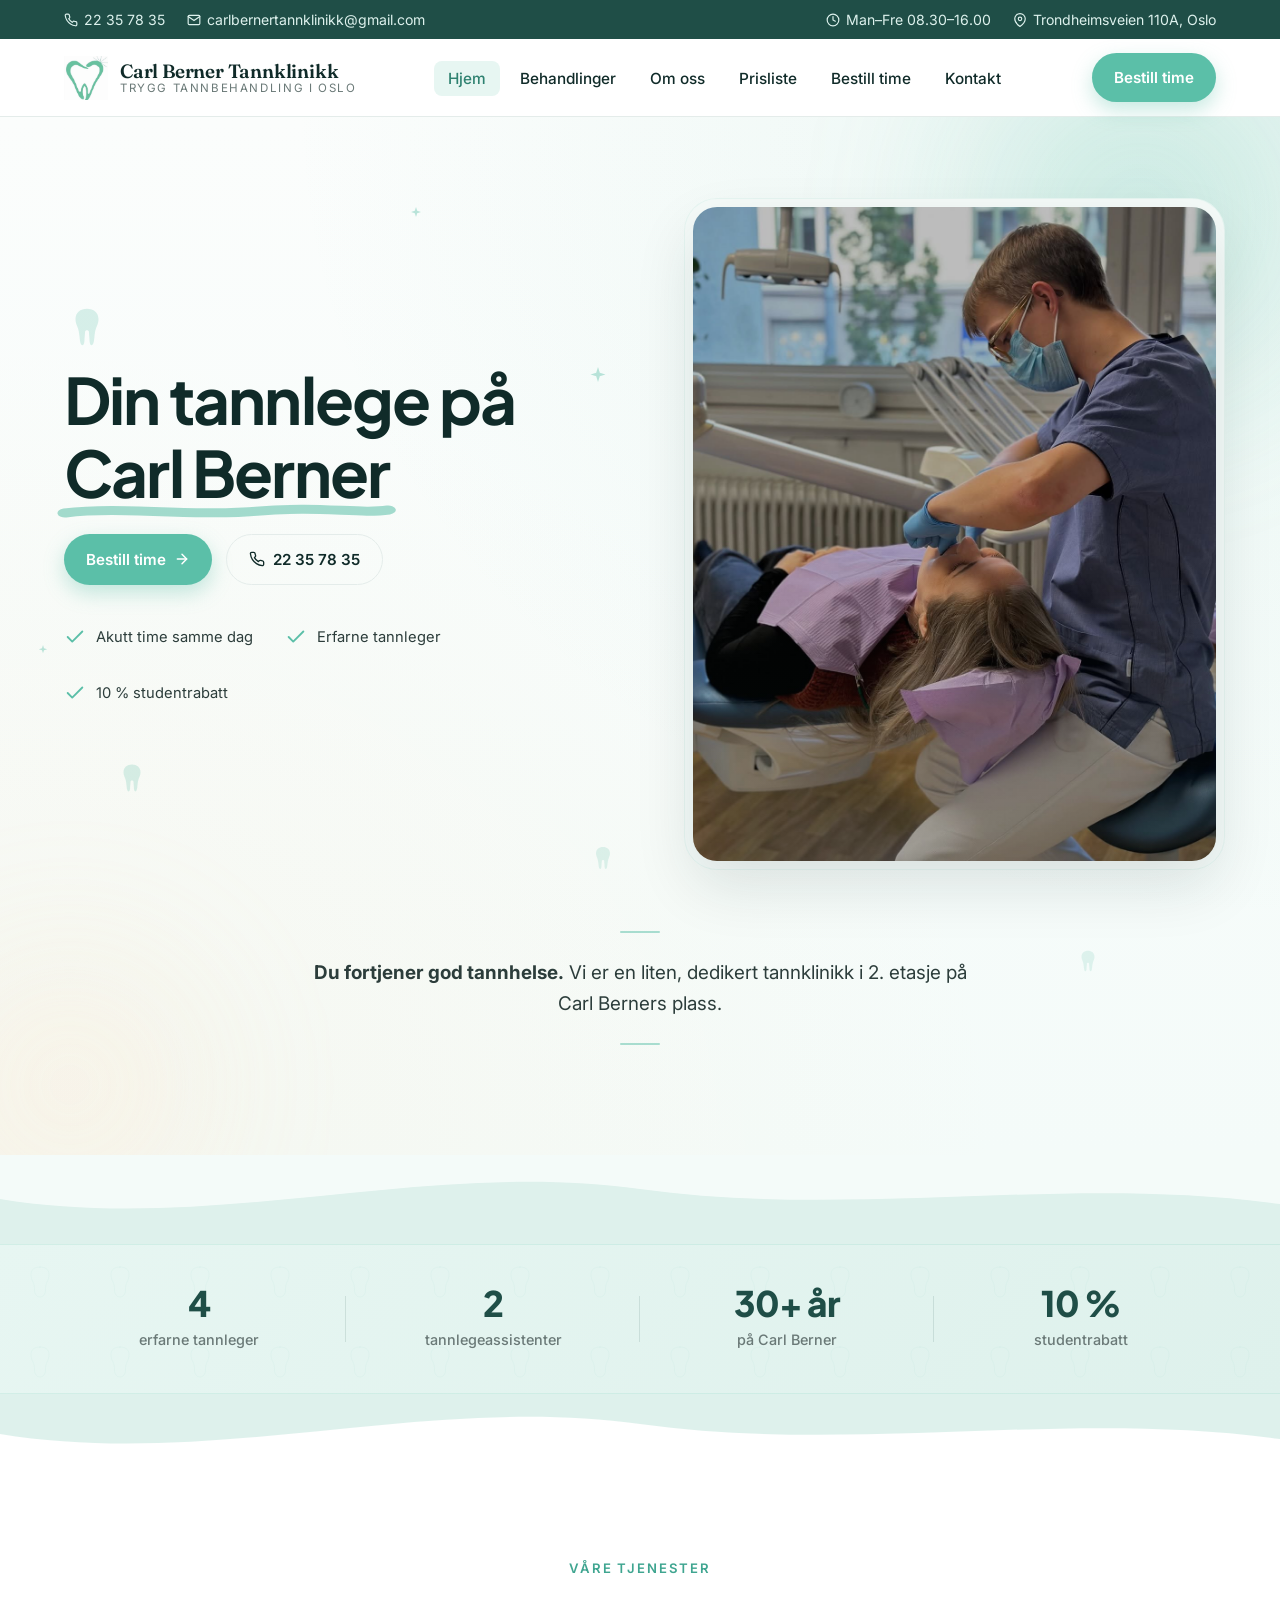
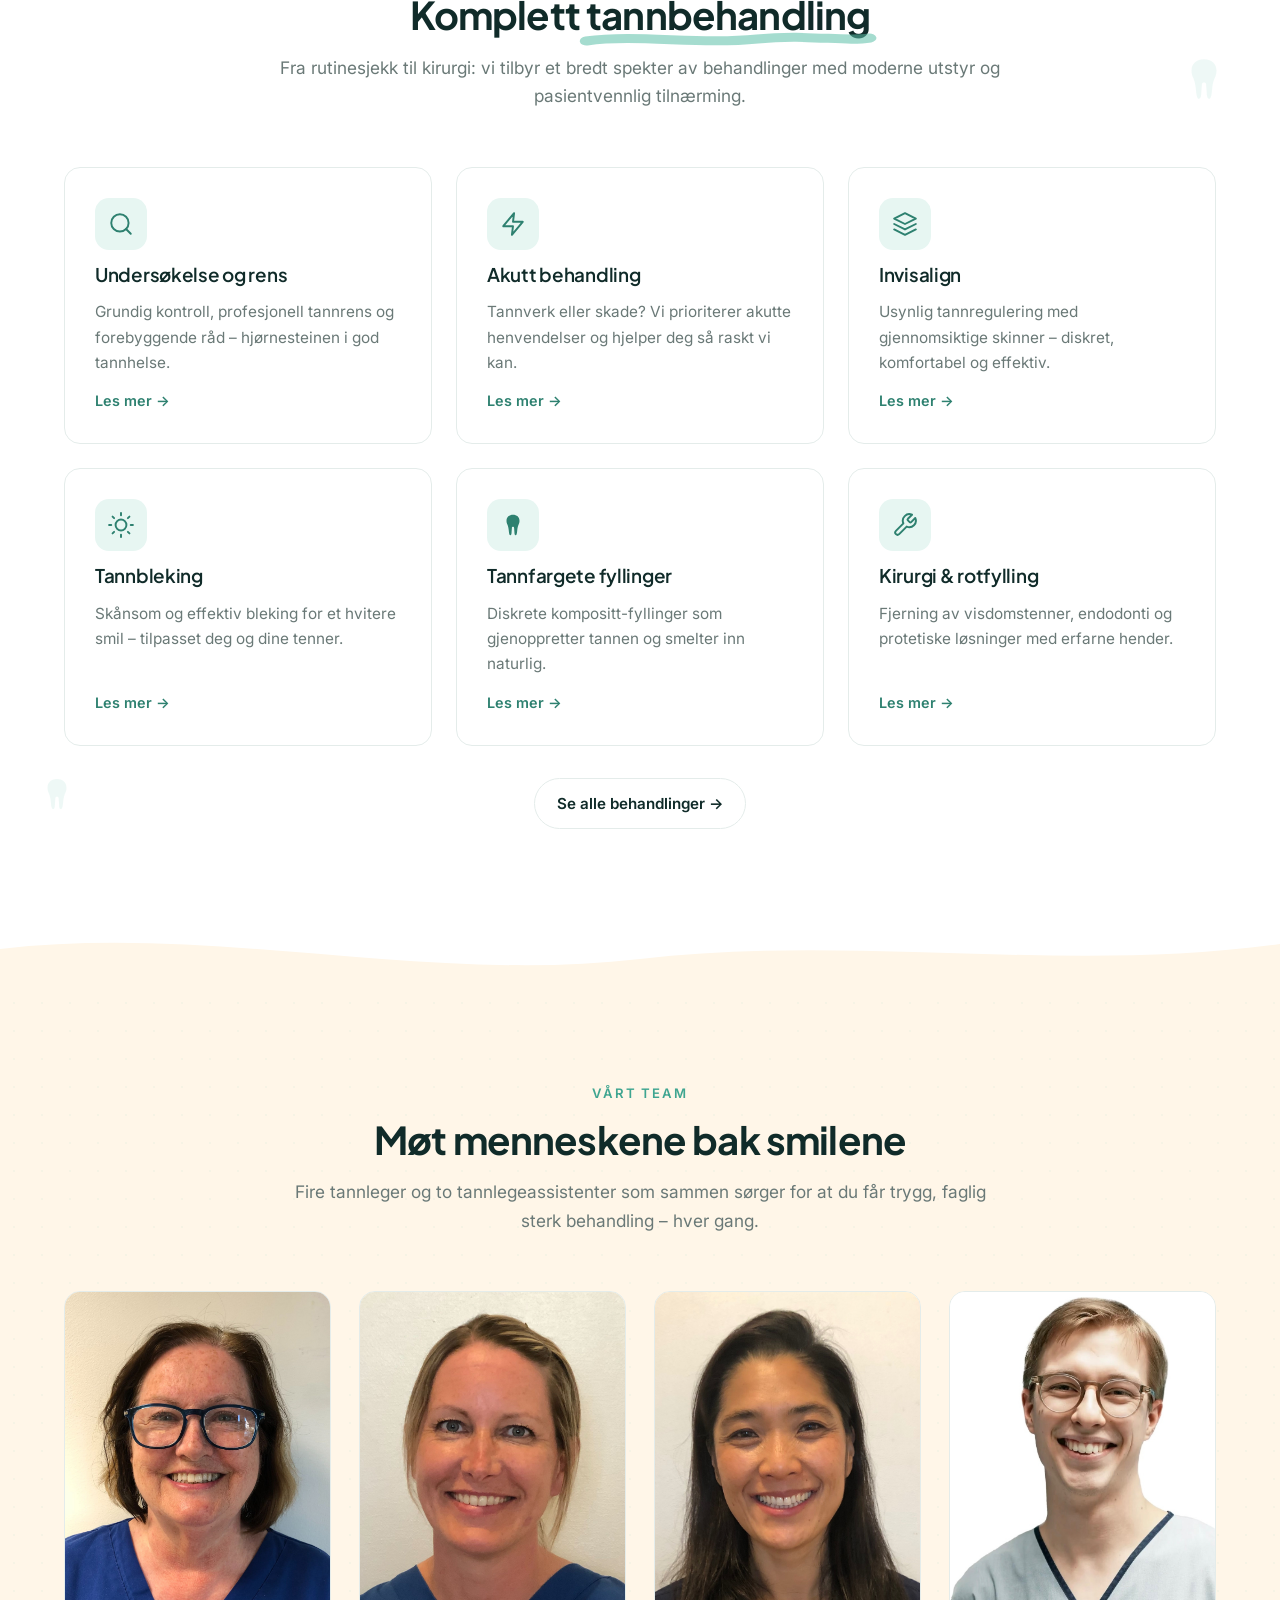
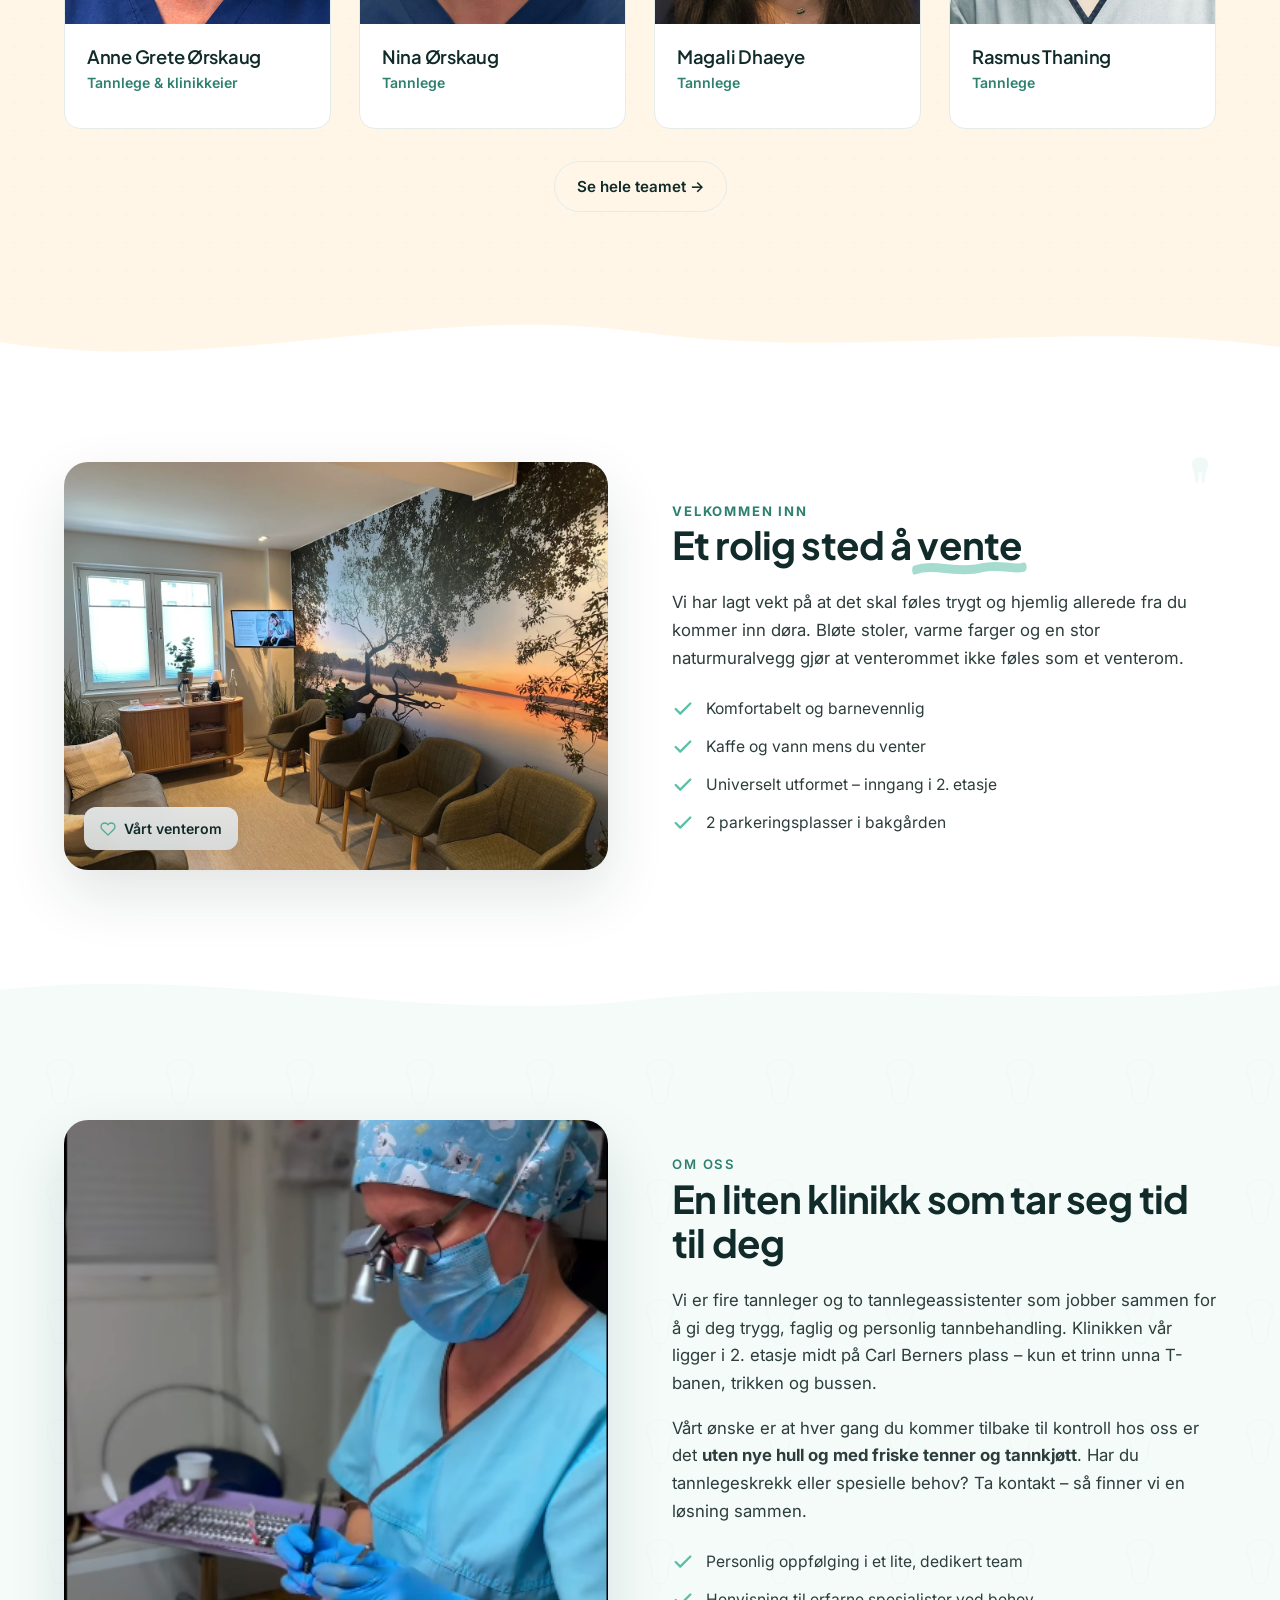
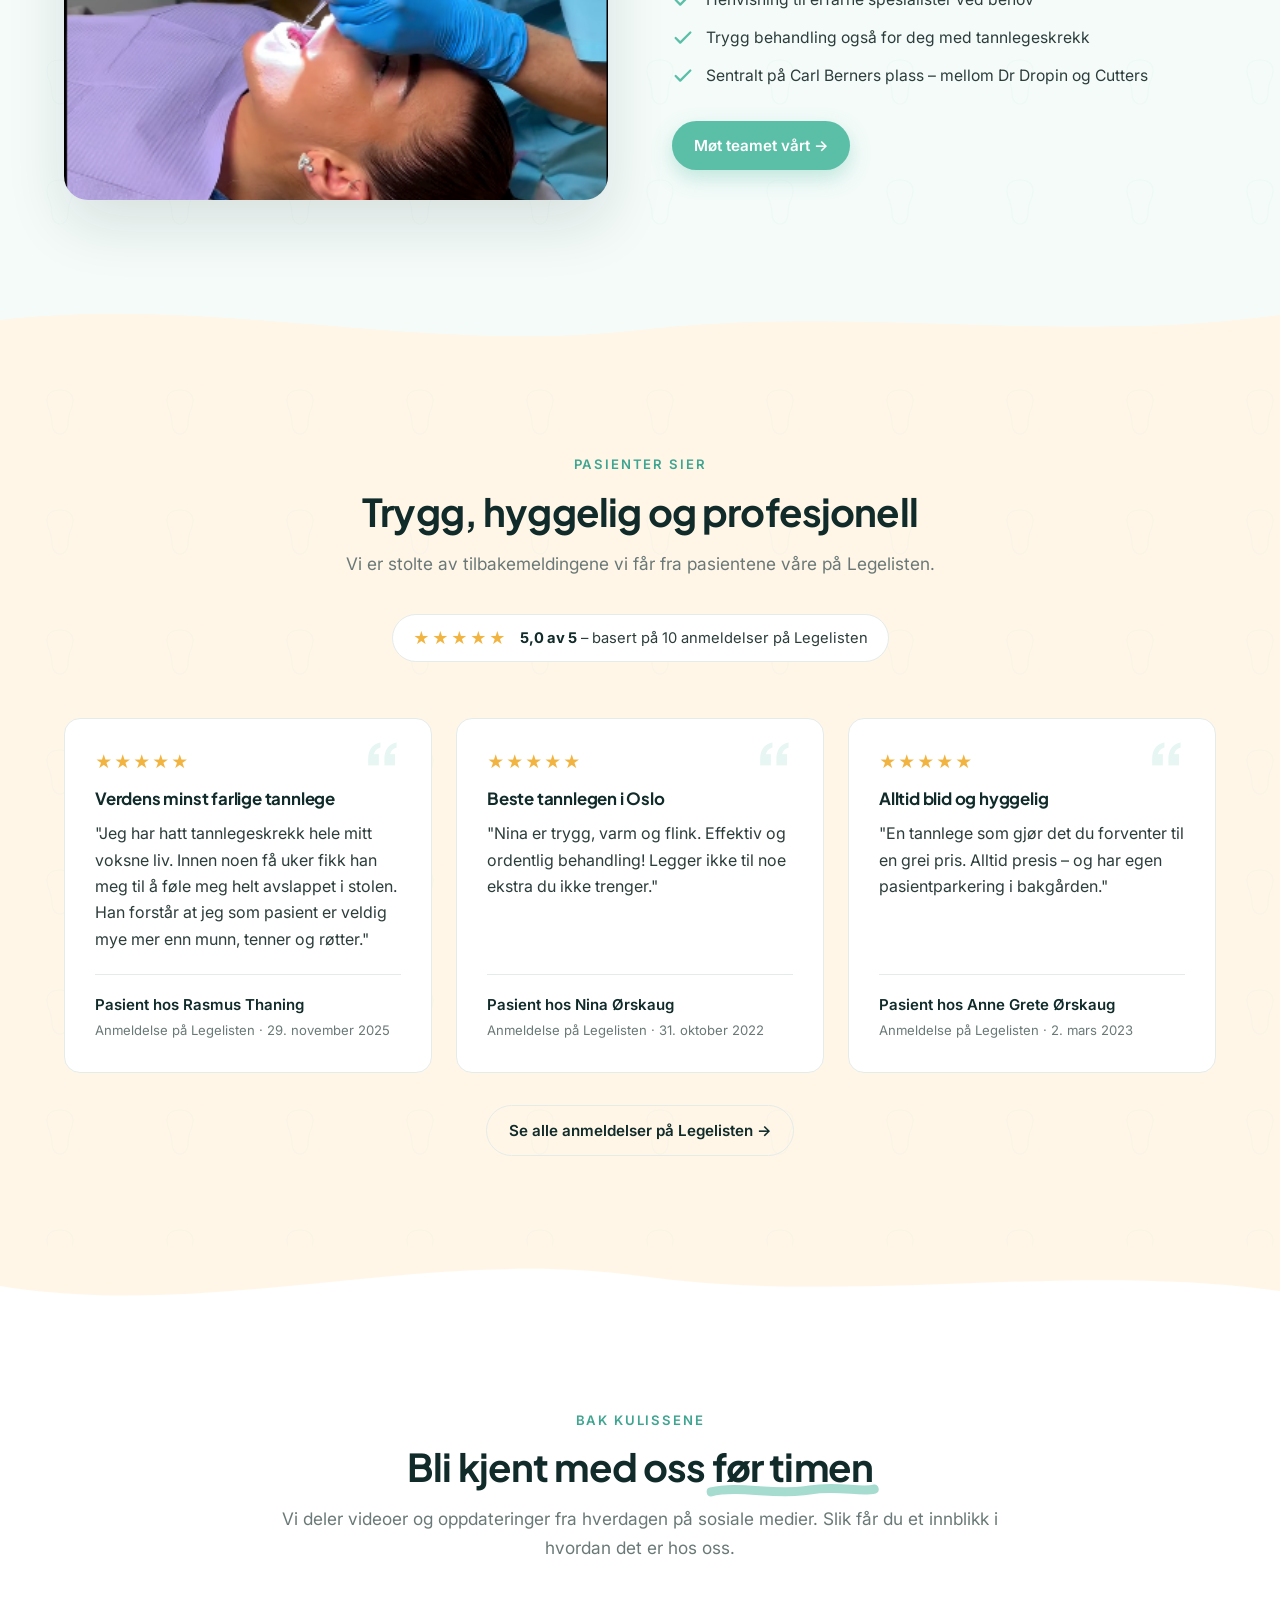
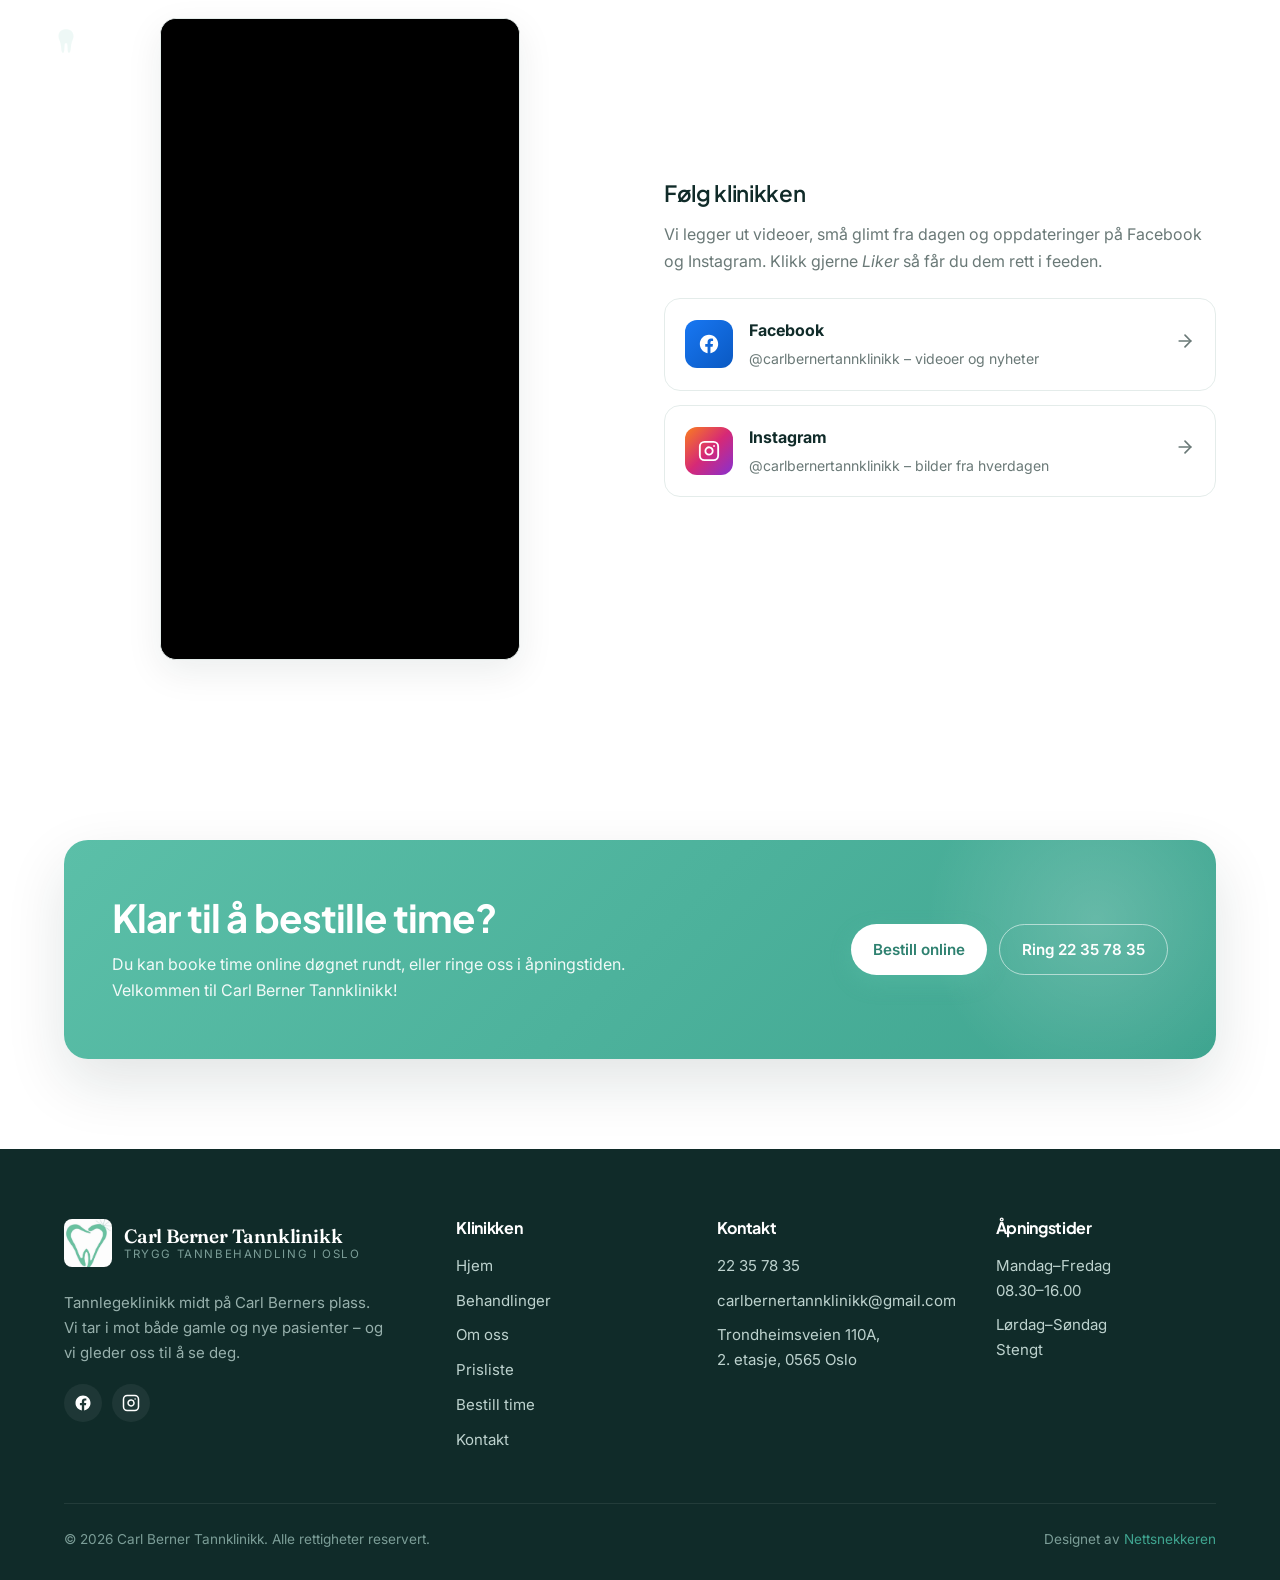
==== commit 1dc99e9e: "Forkort hero-lead og legg til Nettsnekkeren-credit i footer - Fjernet '– med tid, ro og varme hender" ====
--- a/index.html
+++ b/index.html
@@ -122,7 +122,7 @@
     </div>
 
     <div class="container hero-lead reveal">
-      <p><strong>Du fortjener god tannhelse.</strong> Vi er en liten, dedikert tannklinikk i 2. etasje på Carl Berners plass – med tid, ro og varme hender for hver pasient.</p>
+      <p><strong>Du fortjener god tannhelse.</strong> Vi er en liten, dedikert tannklinikk i 2. etasje på Carl Berners plass.</p>
     </div>
   </section>
 
@@ -547,7 +547,7 @@
 
       <div class="copyright">
         <span>© <span data-year>2026</span> Carl Berner Tannklinikk. Alle rettigheter reservert.</span>
-        <span>Org.nr og personvern på forespørsel</span>
+        <span>Designet av <a href="https://nettsnekkeren.no" target="_blank" rel="noopener">Nettsnekkeren</a></span>
       </div>
     </div>
   </footer>
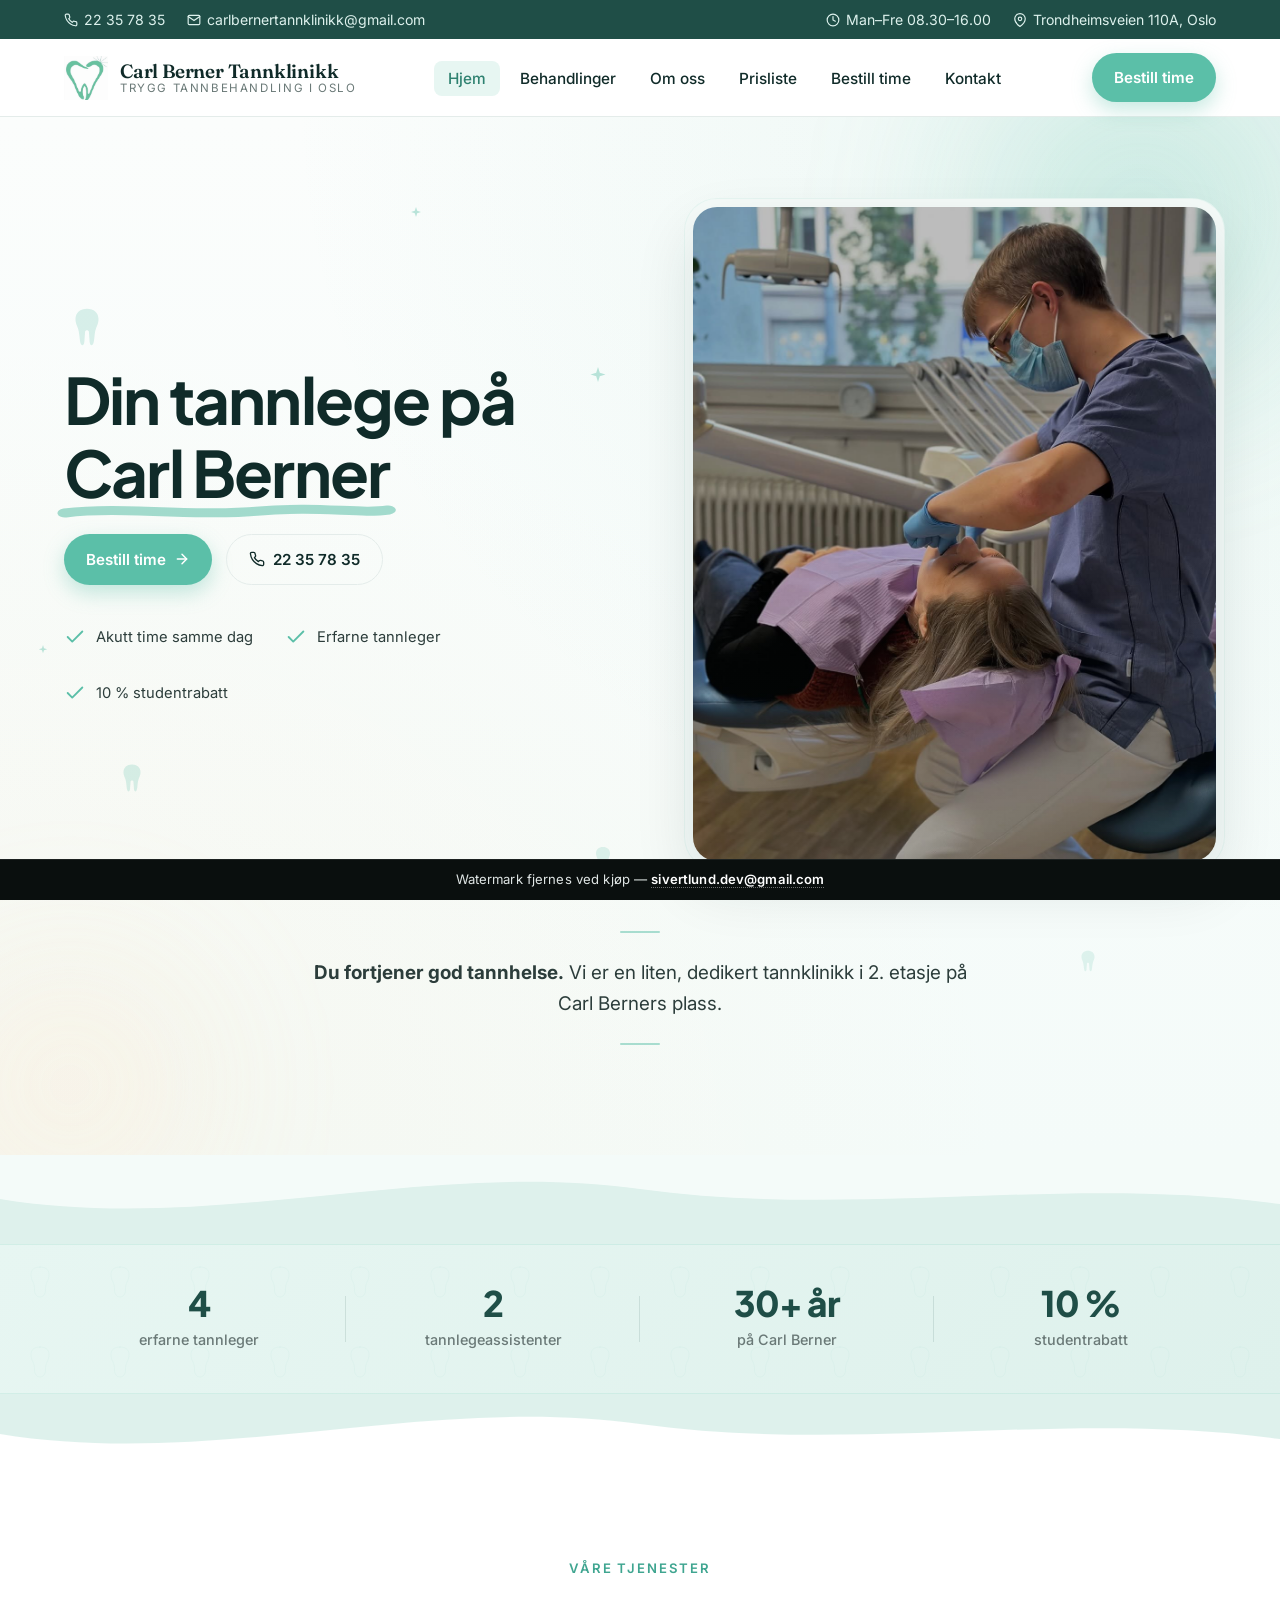
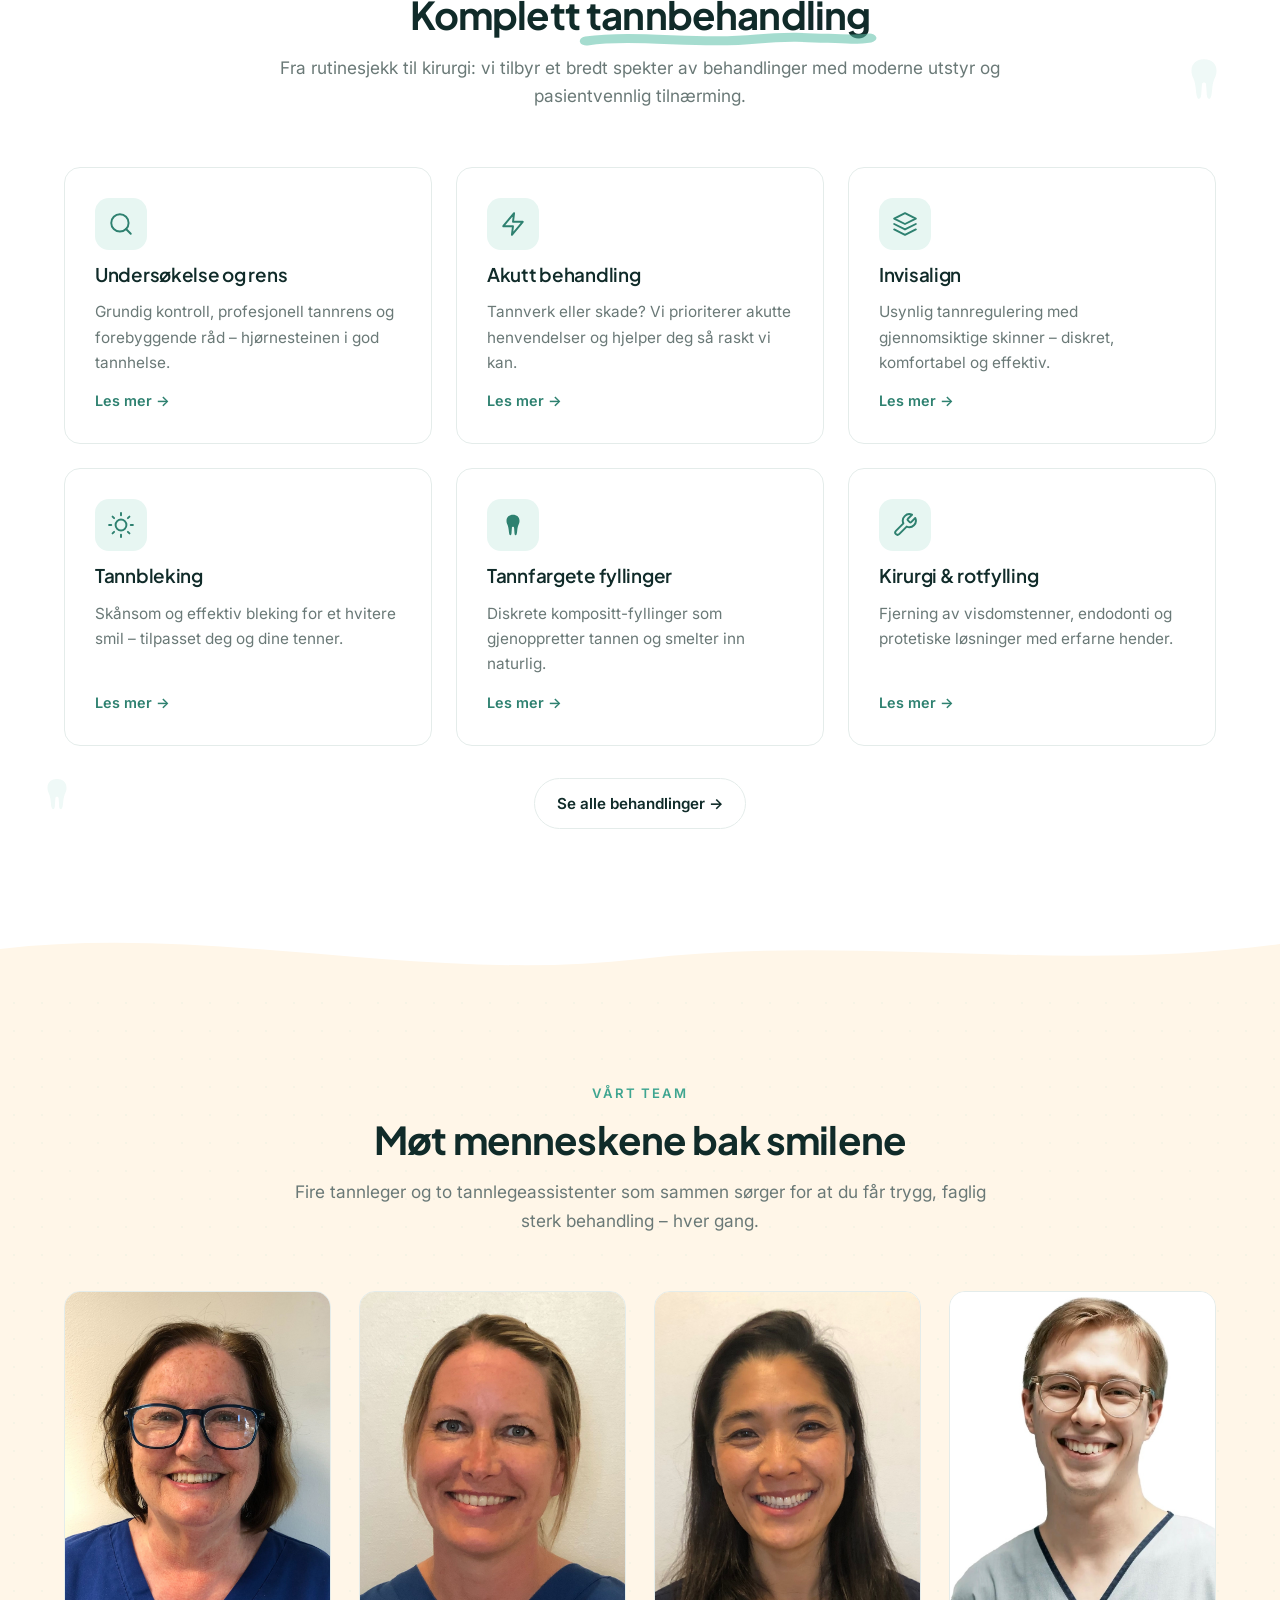
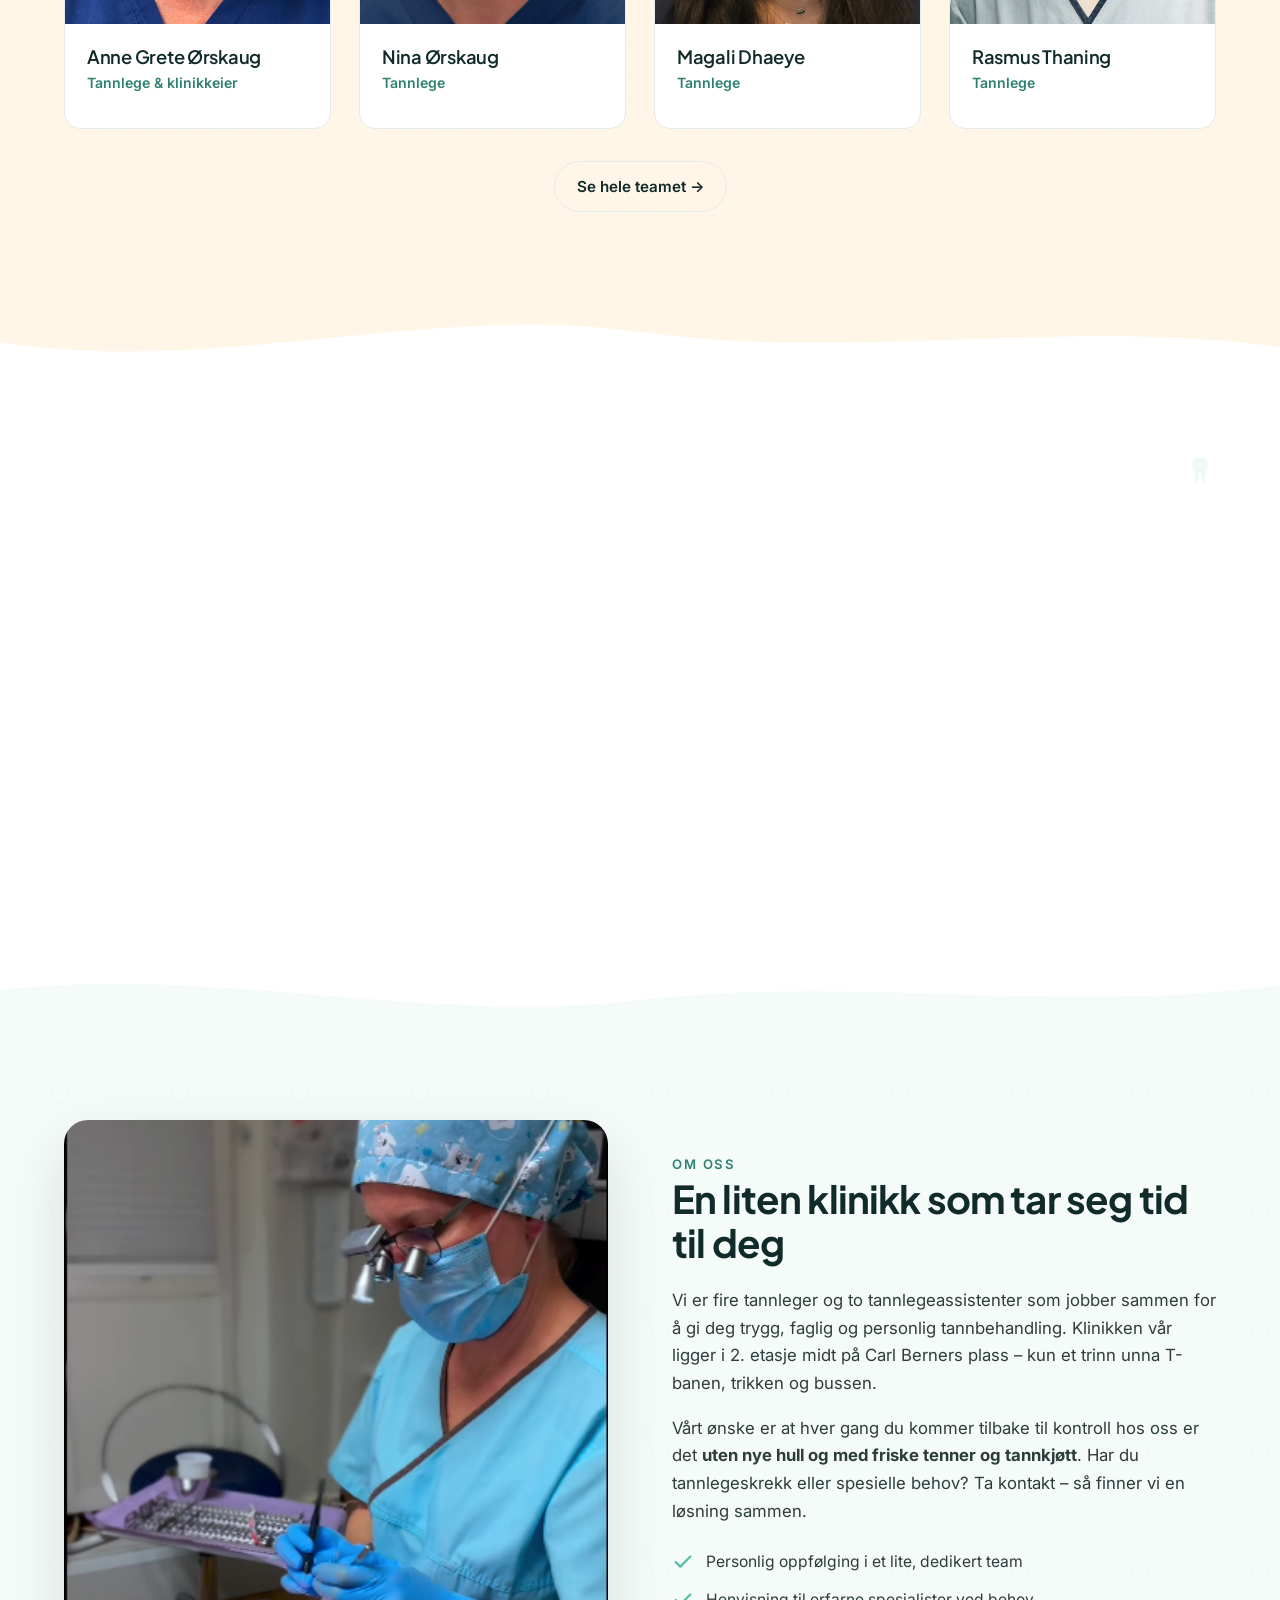
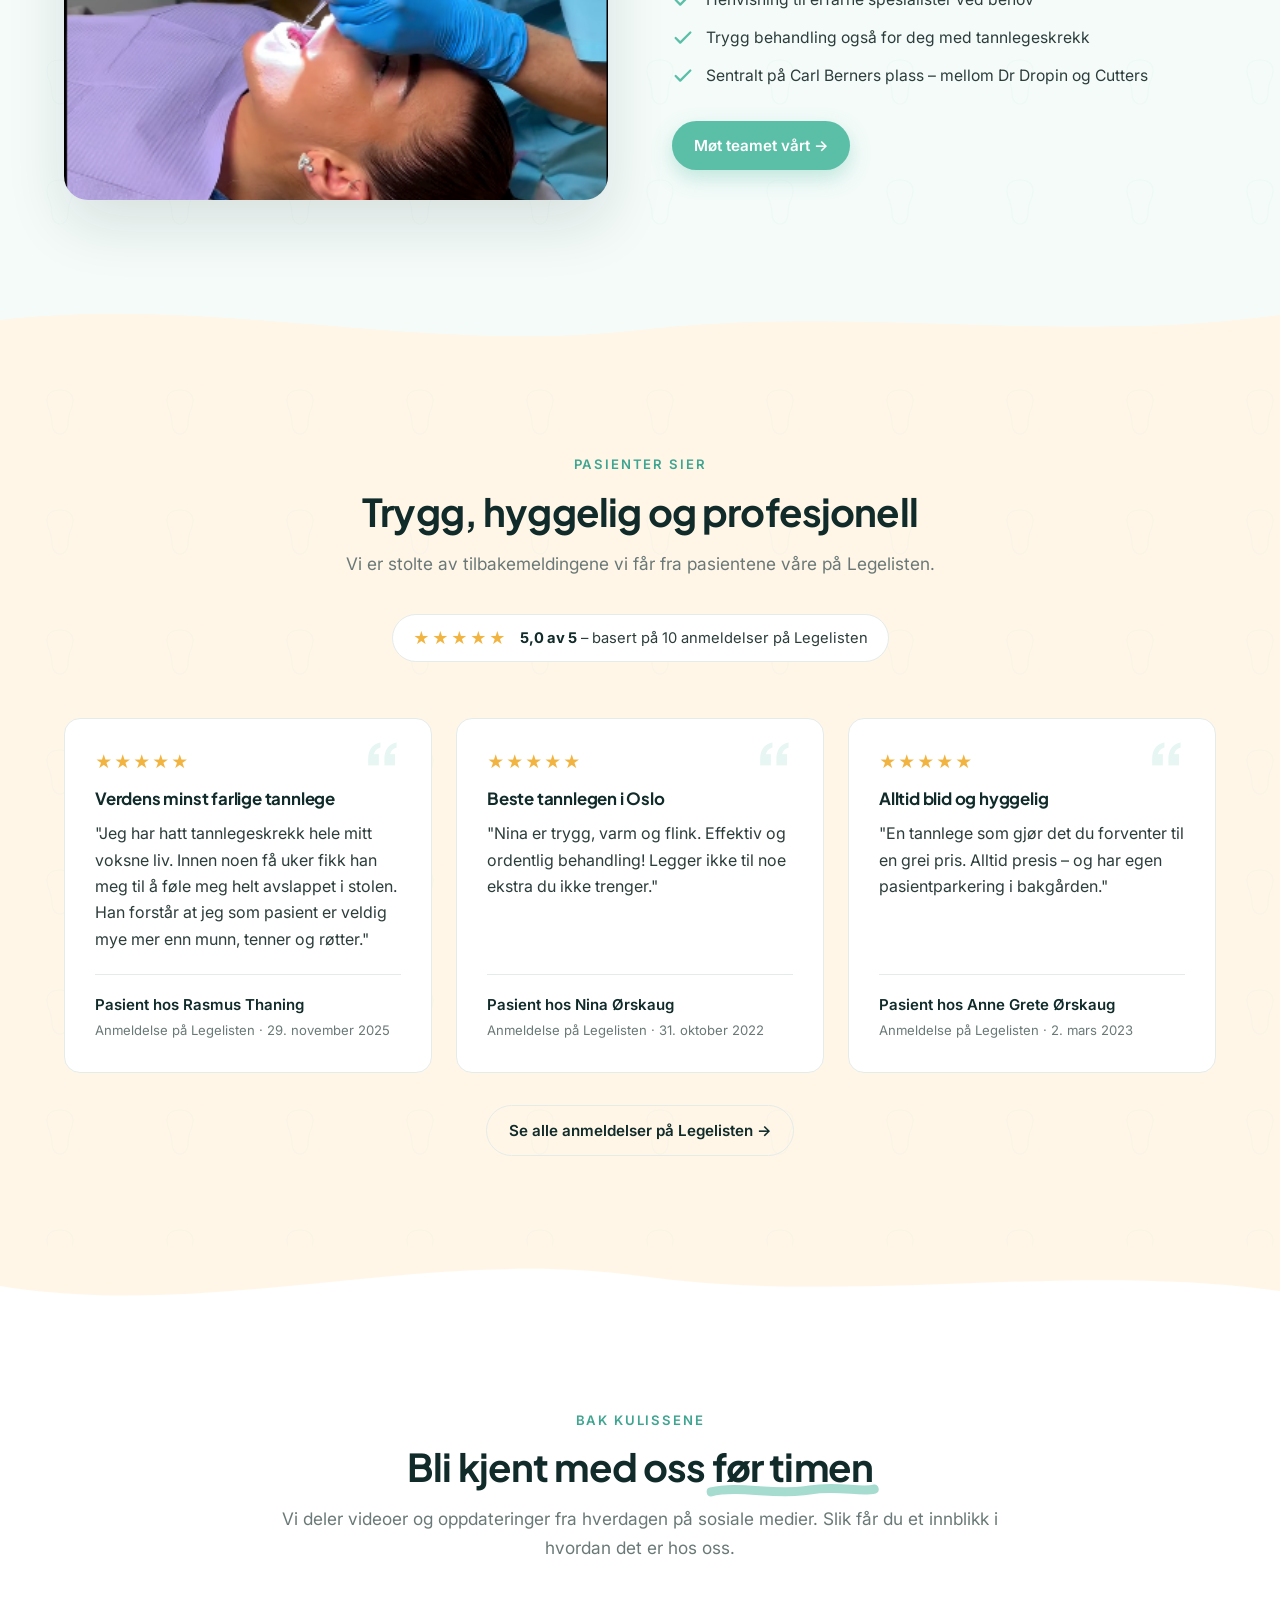
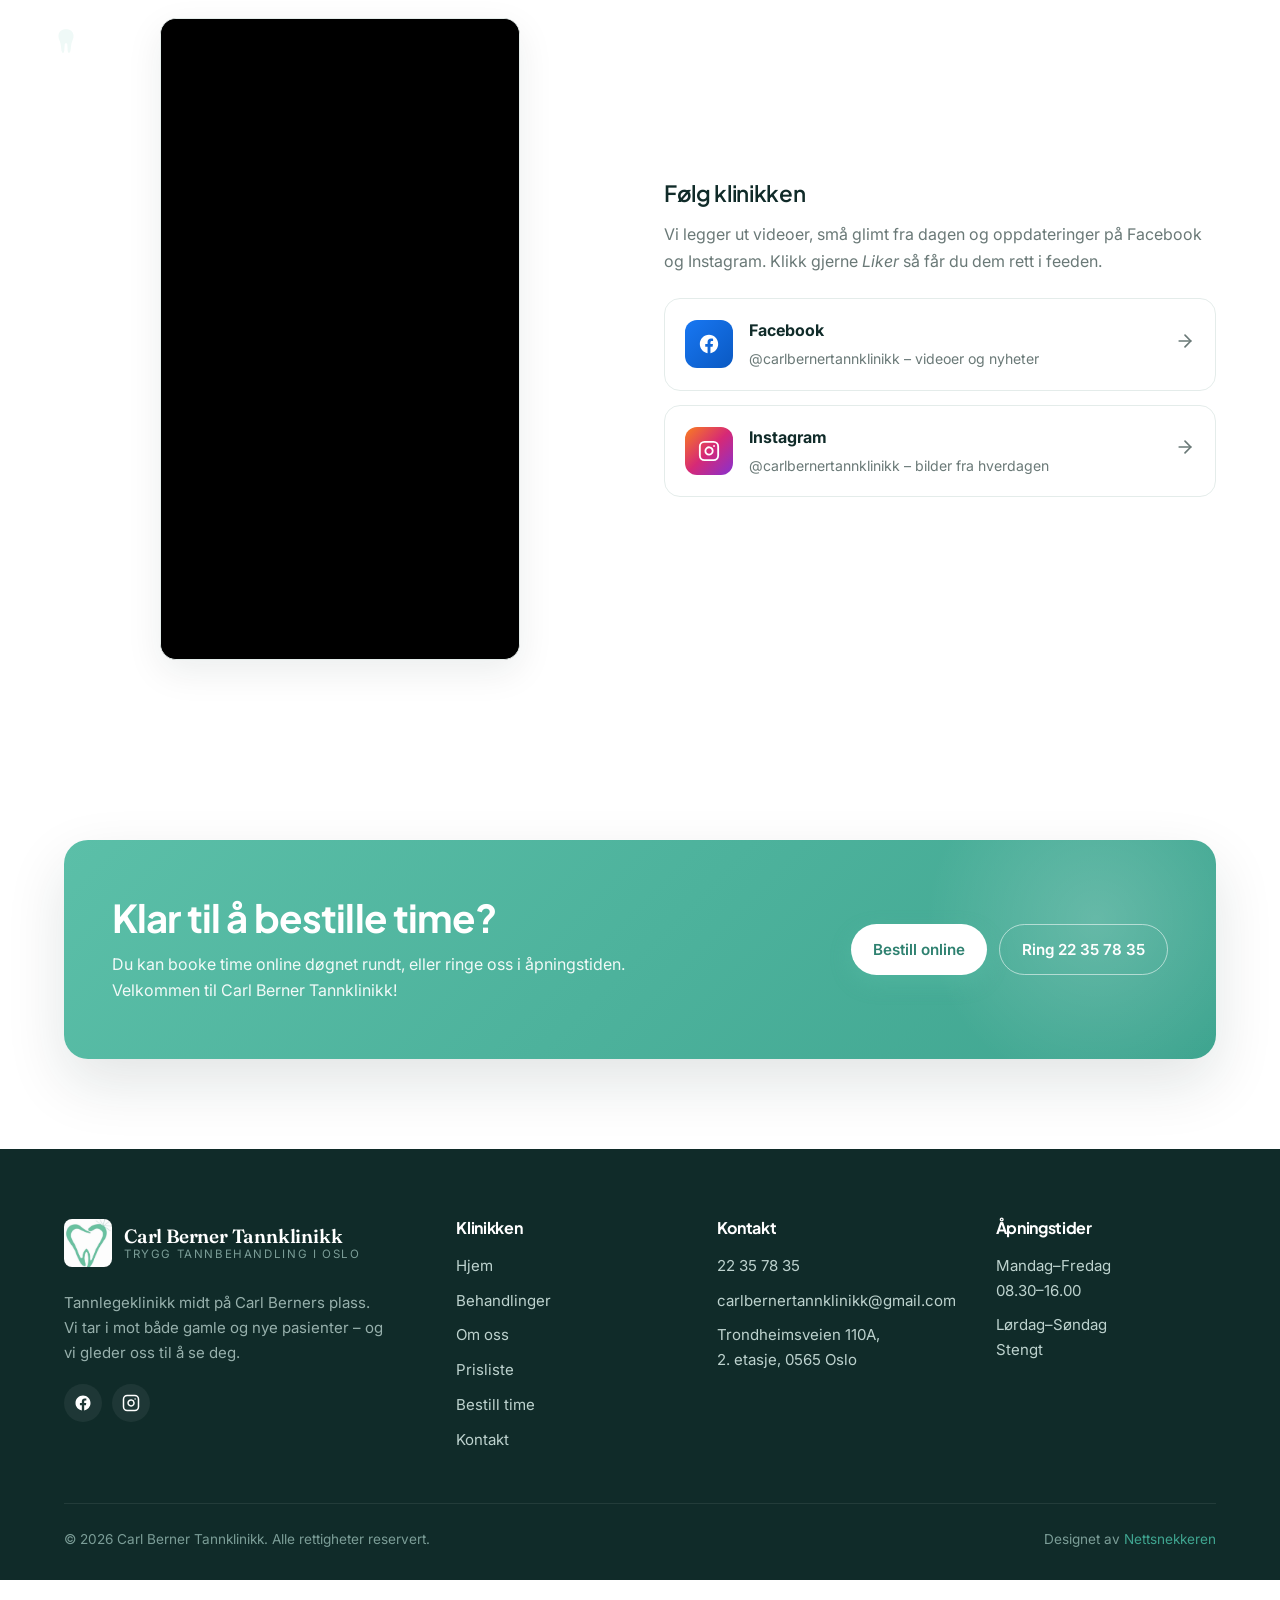
==== commit 1fcd9aa1: "Sticky watermark-bar nederst på hele siden - Mørk bar fester seg nederst på viewport på alle sider  " ====
--- a/index.html
+++ b/index.html
@@ -557,5 +557,6 @@
   </a>
 
   <script src="js/script.js"></script>
+  <div class="watermark-bar">Watermark fjernes ved kjøp — <a href="mailto:sivertlund.dev@gmail.com">sivertlund.dev@gmail.com</a></div>
 </body>
 </html>
--- a/css/style.css
+++ b/css/style.css
@@ -1799,10 +1799,37 @@
 .hide-mobile { display: initial; }
 @media (max-width: 700px) { .hide-mobile { display: none; } }
 
+/* ---------- Demo watermark bar ---------- */
+.watermark-bar {
+  position: fixed;
+  left: 0; right: 0; bottom: 0;
+  z-index: 100;
+  background: #0A0F0E;
+  color: #E0E6E5;
+  font-size: .82rem;
+  letter-spacing: .01em;
+  padding: 9px 24px;
+  text-align: center;
+  border-top: 1px solid rgba(255,255,255,0.08);
+  pointer-events: auto;
+}
+.watermark-bar a {
+  color: #fff;
+  font-weight: 600;
+  text-decoration: none;
+  border-bottom: 1px dotted rgba(255,255,255,0.4);
+}
+.watermark-bar a:hover { color: var(--primary); border-bottom-color: var(--primary); }
+body { padding-bottom: 40px; }
+@media (max-width: 600px) {
+  .watermark-bar { font-size: .75rem; padding: 8px 16px; }
+  body { padding-bottom: 36px; }
+}
+
 /* ---------- Floating phone ---------- */
 .floating-call {
   position: fixed;
-  bottom: 22px;
+  bottom: 60px;
   right: 22px;
   z-index: 90;
   width: 58px; height: 58px;
